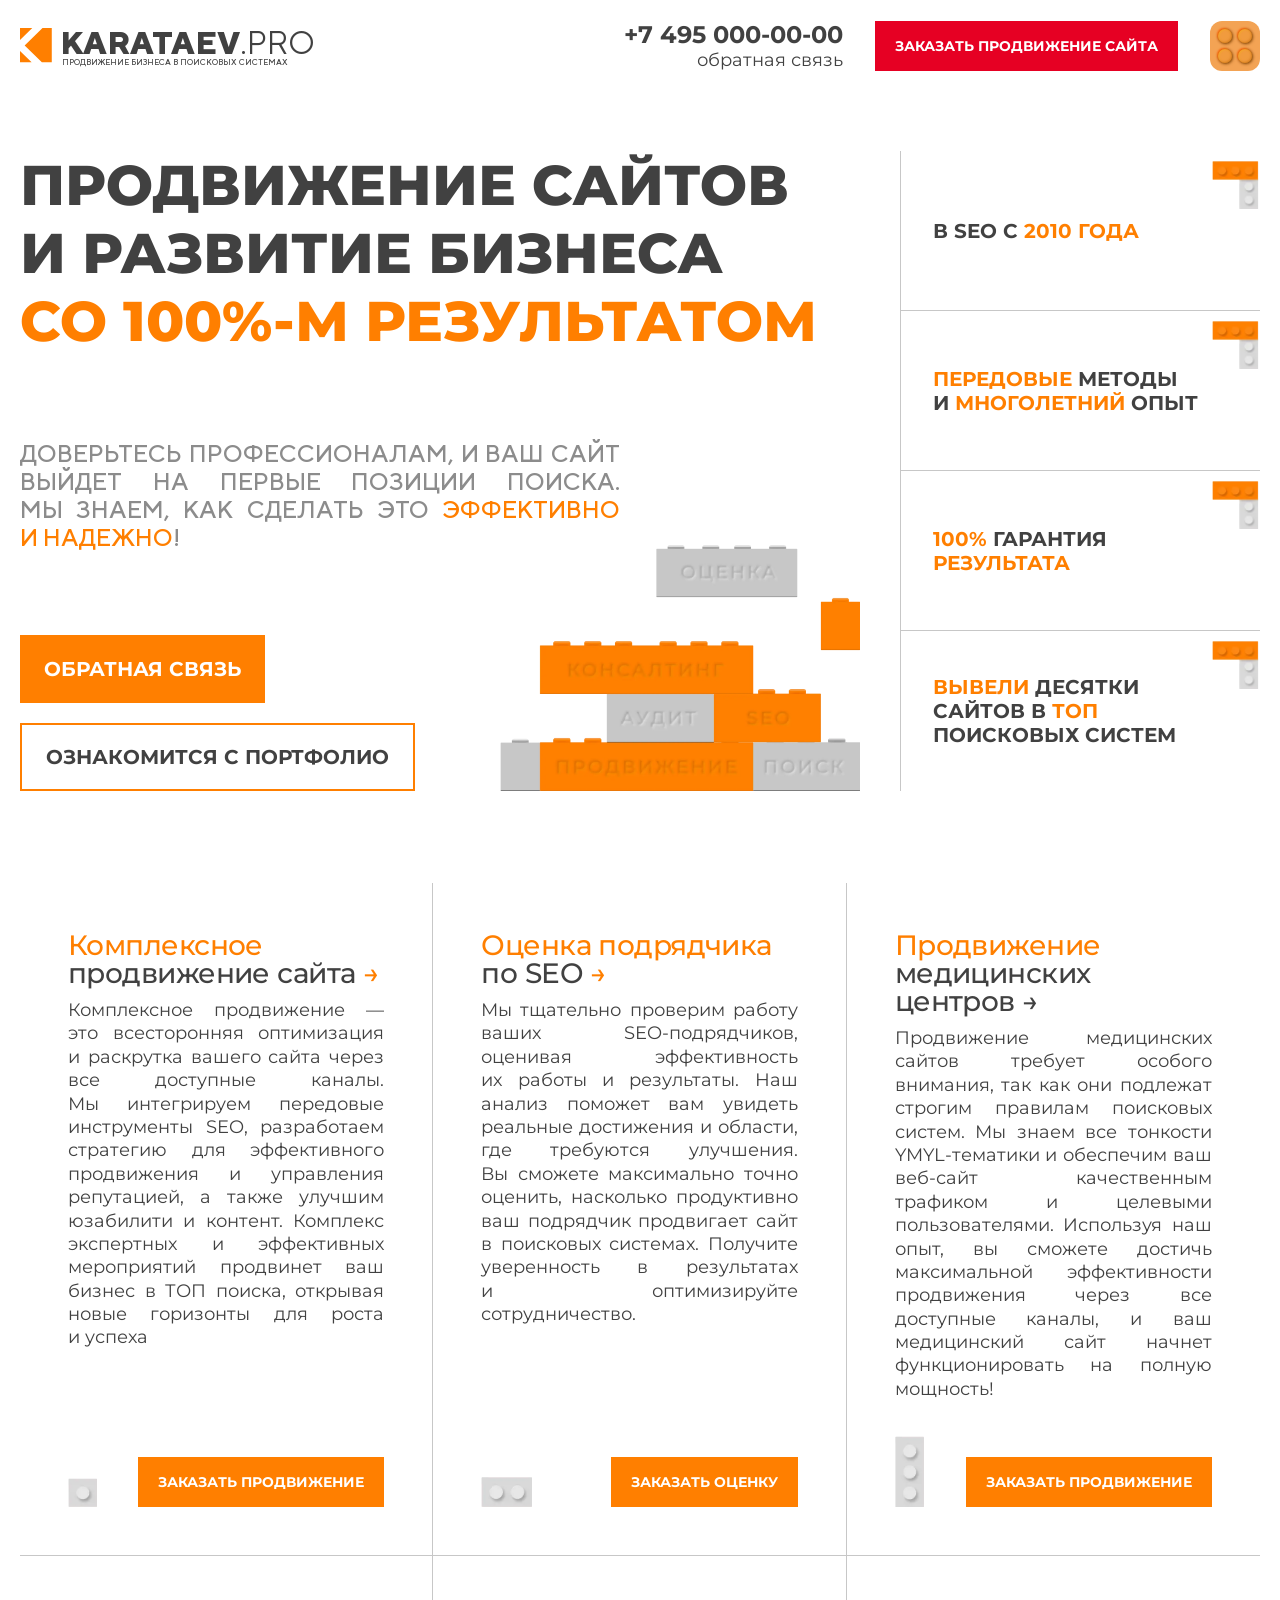
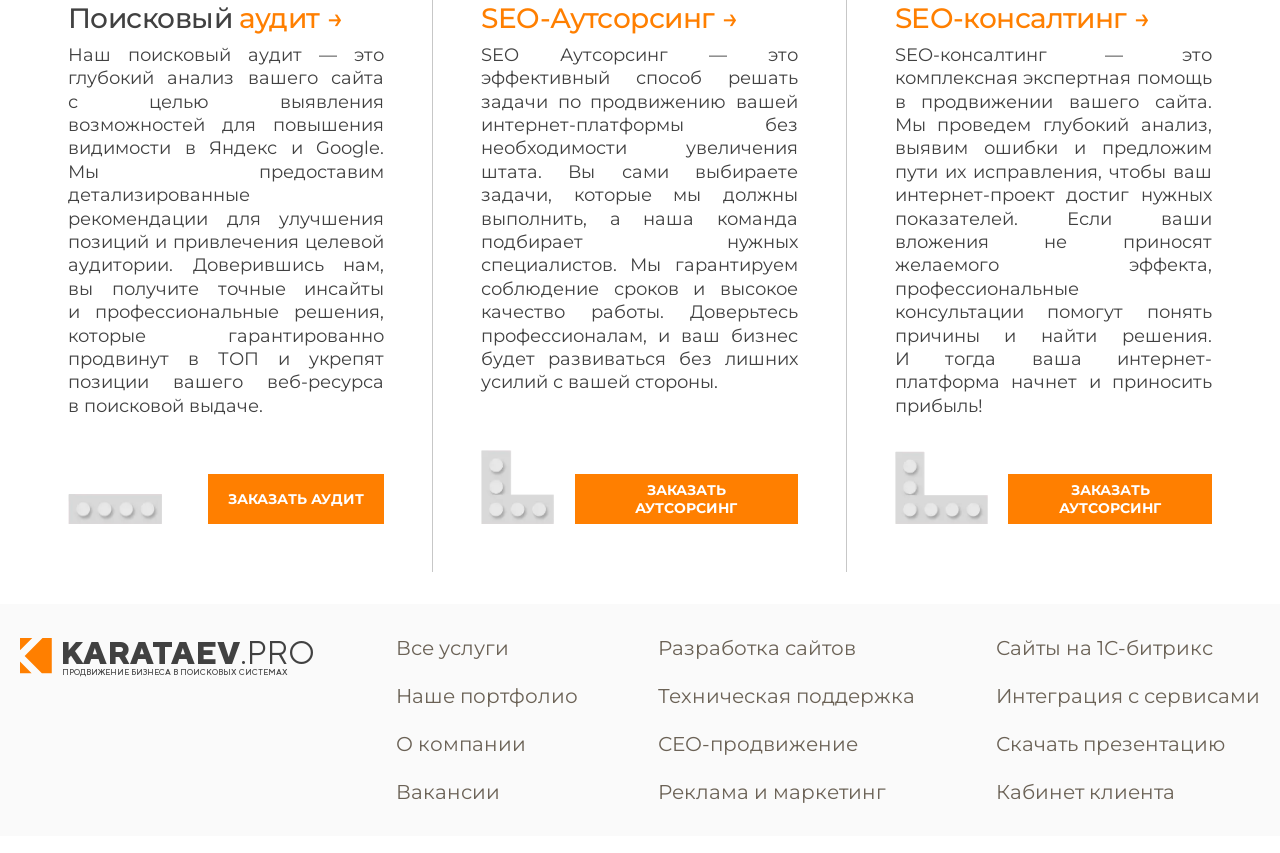
==== app/index.html @ c8e8332a "build" ====
<!DOCTYPE html>
<html lang="ru" class="page">

<head>
  <meta charset="UTF-8">
  <meta name="viewport" content="width=device-width, initial-scale=1.0">
  <meta http-equiv="X-UA-Compatible" content="ie=edge">
  <title>KARATAEV.PRO Продвижение бизнеса в поисковых системах</title>
  <link rel="preload" href="fonts/Montserrat-Light.woff2" as="font" type="font/woff2" crossorigin>
  <link rel="preload" href="fonts/Montserrat-Regular.woff2" as="font" type="font/woff2" crossorigin>
  <link rel="preload" href="fonts/Montserrat-Medium.woff2" as="font" type="font/woff2" crossorigin>
  <link rel="preload" href="fonts/Montserrat-SemiBold.woff2" as="font" type="font/woff2" crossorigin>
  <link rel="preload" href="fonts/Montserrat-Bold.woff2" as="font" type="font/woff2" crossorigin>
  <link rel="preload" href="fonts/Montserrat-ExtraBold.woff2" as="font" type="font/woff2" crossorigin>
  <link rel="preload" href="fonts/TTNorms-Regular.woff2" as="font" type="font/woff2" crossorigin>
  <link rel="preload" href="fonts/TTNorms-Medium.woff2" as="font" type="font/woff2" crossorigin>
  <link rel="preload" href="fonts/TTNorms-ExtraBold.woff2" as="font" type="font/woff2" crossorigin>
  <link rel="preload" href="fonts/Jost-Regular.woff2" as="font" type="font/woff2" crossorigin>
  <link rel="stylesheet" href="css/vendor.css">
  <link rel="stylesheet" href="css/main.css">
  <script defer src="js/main.js"></script>
</head>

<body class="page-body">
  <h1 class="visually-hidden">
    Главная страница
</h1>

  <div class="site-container">
    <header class="header">
  <div class="header-main">
    <div class="container">
      <a href="#" class="brand">
        <img loading="lazy" src="img/logo.svg" class="brand-image" width="34" height="38" alt="Лого">
        <span class="brand-text">
          <span class="brand-text-main">
            <span>karataev</span>.pro
          </span>
          <span class="brand-text-sub">
            Продвижение бизнеса в поисковых системах
          </span>
        </span>
      </a>

      <ul class="list-reset navbar-buttons">
        <li class="nav-item is-mobile-hidden">
          <a href="tel:+74950000000" class="btn btn-phone nav-link">
            +7 495 000-00-00
            <span class="subtext">
              обратная связь
            </span>
          </a>
        </li>
        <li class="nav-item is-mobile-hidden">
          <button type="button" class="btn btn-base btn-secondary nav-link">
            Заказать продвижение сайта
          </button>
        </li>
        <li class="nav-item">
          <button type="button" class="btn btn-menu nav-link"
            data-bs-toggle="offcanvas"
            data-bs-target="#offcanvas-navigation"
            aria-controls="offcanvas navigation">
            <span class="point"></span>
            <span class="point"></span>
            <span class="point"></span>
            <span class="point"></span>
          </button>
        </li>
      </ul>

    </div>
  </div>

  <div class="header-bottom">
    <div class="container">
      <ul class="list-reset navbar-nav"
        data-transfer-origin="navbar-nav-1"
        data-transfer-breakpoint="1400"
        data-transfer-placement="first">
        <li class="nav-item">
          <a href="#" class="btn nav-link">
            Продвижение сайтов
          </a>
        </li>
        <li class="nav-item">
          <a href="#" class="btn nav-link">
            Консалтинг
          </a>
        </li>
        <li class="nav-item">
          <a href="#" class="btn nav-link">
            Продвижение медицинских центров
          </a>
        </li>
        <li class="nav-item">
          <a href="#" class="btn nav-link">
            Продвижение сайтов
          </a>
        </li>
      </ul>

      <ul class="list-reset navbar-nav"
        data-transfer-origin="navbar-nav-2"
        data-transfer-breakpoint="1400">
        <li class="nav-item">
          <a href="#" class="btn nav-link">
            ТОП КЕЙСЫ
          </a>
        </li>
        <li class="nav-item">
          <a href="#" class="btn nav-link">
            Команда
          </a>
        </li>
        <li class="nav-item">
          <a href="#" class="btn nav-link">
            Контакты
          </a>
        </li>
        <li class="nav-item">
          <a href="#" class="btn nav-link">
            О компании
          </a>
        </li>
      </ul>
    </div>
  </div>
</header>

    <main class="main">
      <div class="main-section">
        <section class="section hero">
          <div class="container">
            <div class="hero-start">
              <h2 class="h1 hero-start-title">
                Продвижение сайтов И РАЗВИТИЕ БИЗНЕСА
                <span class="text-color-primary">со 100%-м результатом</span>
              </h2>

              <picture class="hero-start-picture">
                <source srcset="img/hero-bg.webp" type="image/webp">
                <img loading="lazy" src="img/hero-bg.png" class="hero-start-image" width="422" height="290" alt="Картинка">
              </picture>

              <p class="hero-start-subtitle">
                Доверьтесь профессионалам, и ваш сайт выйдет на первые позиции поиска. Мы знаем, как сделать это <span class="text-color-primary">эффективно и надежно</span>!
              </p>

              <div class="hero-start-buttons">
                <button type="button" class="btn btn-lg btn-primary">
                  ОБРАТНАЯ СВЯЗЬ
                </button>

                <button type="button" class="btn btn-lg btn-outline-primary">
                  Ознакомится с портфолио
                </button>
              </div>
            </div>

            <ul class="list-reset hero-end">
              <li class="hero-end-item">
                <span>
                  в SEO с <span class="text-color-primary">2010 ГОДА</span>
                </span>
              </li>
              <li class="hero-end-item">
                <span>
                  <span class="text-color-primary">передовые</span> методы и <span class="text-color-primary">многолетний</span> опыт
                </span>
              </li>
              <li class="hero-end-item">
                <span>
                  <span class="text-color-primary">100%</span> ГАРАНТИЯ <span class="text-color-primary">РЕЗУЛЬТАТА</span>
                </span>
              </li>
              <li class="hero-end-item">
                <span>
                  <span class="text-color-primary">вывели</span> десятки сайтов в <span class="text-color-primary">ТОП</span> поисковых систем
                </span>
              </li>
            </ul>
          </div>
        </section>

        <section class="section cards">
          <div class="container">
            <article class="card">
              <h3 class="card-title">
                <span class="text-color-primary">Комплексное</span>
                <br>
                продвижение сайта <span class="text-color-primary">→</span>
              </h3>
              <p class="card-text">
                Комплексное продвижение — это всесторонняя оптимизация и раскрутка вашего сайта через все доступные каналы. Мы интегрируем передовые инструменты SEO, разработаем стратегию для эффективного продвижения и управления репутацией, а также улучшим юзабилити и контент. Комплекс экспертных и эффективных мероприятий продвинет ваш бизнес в ТОП поиска, открывая новые горизонты для роста и успеха
              </p>
              <div class="card-footer">
                <button type="button" class="btn btn-base btn-primary">
                  Заказать ПРОДВИЖЕНИЕ
                </button>
              </div>
            </article>
            <article class="card">
              <h3 class="card-title">
                <span class="text-color-primary">Оценка подрядчика</span>
                <br>
                по SEO <span class="text-color-primary">→</span>
              </h3>
              <p class="card-text">
                Мы тщательно проверим работу ваших SEO-подрядчиков, оценивая эффективность их работы и результаты. Наш анализ поможет вам увидеть реальные достижения и области, где требуются улучшения. Вы сможете максимально точно оценить, насколько продуктивно ваш подрядчик продвигает сайт в поисковых системах. Получите уверенность в результатах и оптимизируйте сотрудничество.
              </p>
              <div class="card-footer">
                <button type="button" class="btn btn-base btn-primary">
                  Заказать оценку
                </button>
              </div>
            </article>
            <article class="card">
              <h3 class="card-title">
                <span class="text-color-primary">Продвижение</span>
                <br>
                медицинских центров →
              </h3>
              <p class="card-text">
                Продвижение медицинских сайтов требует особого внимания, так как они подлежат строгим правилам поисковых систем. Мы знаем все тонкости YMYL-тематики и обеспечим ваш веб-сайт качественным трафиком и целевыми пользователями. Используя наш опыт, вы сможете достичь максимальной эффективности продвижения через все доступные каналы, и ваш медицинский сайт начнет функционировать на полную мощность!
              </p>
              <div class="card-footer">
                <button type="button" class="btn btn-base btn-primary">
                  Заказать ПРОДВИЖЕНИЕ
                </button>
              </div>
            </article>
            <article class="card">
              <h3 class="card-title">
                Поисковый <span class="text-color-primary">аудит →</span>
              </h3>
              <p class="card-text">
                Наш поисковый аудит — это глубокий анализ вашего сайта с целью выявления возможностей для повышения видимости в Яндекс и Google. Мы предоставим детализированные рекомендации для улучшения позиций и привлечения целевой аудитории. Доверившись нам, вы получите точные инсайты и профессиональные решения, которые гарантированно продвинут в ТОП и укрепят позиции вашего веб-ресурса в поисковой выдаче.
              </p>
              <div class="card-footer">
                <button type="button" class="btn btn-base btn-primary">
                  Заказать АУДИТ
                </button>
              </div>
            </article>
            <article class="card">
              <h3 class="card-title">
                <span class="text-color-primary">SEO-Аутсорсинг →</span>
              </h3>
              <p class="card-text">
                SEO Аутсорсинг — это эффективный способ решать задачи по продвижению вашей интернет-платформы без необходимости увеличения штата. Вы сами выбираете задачи, которые мы должны выполнить, а наша команда подбирает нужных специалистов. Мы гарантируем соблюдение сроков и высокое качество работы. Доверьтесь профессионалам, и ваш бизнес будет развиваться без лишних усилий с вашей стороны.
              </p>
              <div class="card-footer">
                <button type="button" class="btn btn-base btn-primary">
                  Заказать АУТСОРСИНГ
                </button>
              </div>
            </article>
            <article class="card">
              <h3 class="card-title">
                <span class="text-color-primary">SEO-консалтинг →</span>
              </h3>
              <p class="card-text">
                SEO-консалтинг — это комплексная экспертная помощь в продвижении вашего сайта. Мы проведем глубокий анализ, выявим ошибки и предложим пути их исправления, чтобы ваш интернет-проект достиг нужных показателей. Если ваши вложения не приносят желаемого эффекта, профессиональные консультации помогут понять причины и найти решения. И тогда ваша интернет-платформа начнет и приносить прибыль!
              </p>
              <div class="card-footer">
                <button type="button" class="btn btn-base btn-primary">
                  Заказать АУТСОРСИНГ
                </button>
              </div>
            </article>
          </div>
        </section>
      </div>

      <div class="offcanvas offcanvas-end" tabindex="-1" id="offcanvas-navigation">
  <div class="offcanvas-header">
        <a href="#" class="brand">
            <img loading="lazy" src="img/logo.svg" class="brand-image" width="34" height="38" alt="Лого">
            <span class="brand-text">
                <span class="brand-text-main">
                    <span>karataev</span>.pro
                </span>
                <span class="brand-text-sub">
                    Продвижение бизнеса в поисковых системах
                </span>
            </span>
        </a>

        <button type="button" class="btn btn-close"
			data-bs-dismiss="offcanvas"
			aria-label="Закрыть навигационное меню">
            <span class="point"></span>
            <span class="point"></span>
        </button>
  </div>
  <div class="offcanvas-body"
		data-transfer-target="navbar-nav-1 navbar-nav-2">

  </div>
</div>
    </main>

    <footer class="footer">
  <div class="container">
    <div class="footer-main">
      <a href="#" class="brand">
        <img loading="lazy" src="img/logo.svg" class="brand-image" width="34" height="38" alt="Лого">
        <span class="brand-text">
          <span class="brand-text-main">
            <span>karataev</span>.pro
          </span>
          <span class="brand-text-sub">
            Продвижение бизнеса в поисковых системах
          </span>
        </span>
      </a>

      <div class="contacts"
        data-transfer-origin="footer-contacts"
        data-transfer-breakpoint="1200">
        <a href="tel:+74950000000" class="btn btn-phone">
          <span>
            +7 495 <span class="text-color-primary">000 00 00</span>
          </span>
        </a>

        <address class="address">
          Москва, ул. дом
        </address>

        <a href="mailto:info@karataev.pro" class="btn btn-mail text-underline">
          info@karataev.pro
        </a>
      </div>
    </div>

    <ul class="list-reset navbar-nav">
      <li class="nav-item">
        <a href="#" class="btn nav-link">
          Все услуги
        </a>
      </li>
      <li class="nav-item">
        <a href="#" class="btn nav-link">
          Наше портфолио
        </a>
      </li>
      <li class="nav-item">
        <a href="#" class="btn nav-link">
          О компании
        </a>
      </li>
      <li class="nav-item">
        <a href="#" class="btn nav-link">
          Вакансии
        </a>
      </li>
    </ul>
    <ul class="list-reset navbar-nav">
      <li class="nav-item">
        <a href="#" class="btn nav-link">
          Разработка сайтов
        </a>
      </li>
      <li class="nav-item">
        <a href="#" class="btn nav-link">
          Техническая поддержка
        </a>
      </li>
      <li class="nav-item">
        <a href="#" class="btn nav-link">
          СЕО-продвижение
        </a>
      </li>
      <li class="nav-item">
        <a href="#" class="btn nav-link">
          Реклама и маркетинг
        </a>
      </li>
    </ul>
    <ul class="list-reset navbar-nav">
      <li class="nav-item">
        <a href="#" class="btn nav-link">
          Сайты на 1С-битрикс
        </a>
      </li>
      <li class="nav-item">
        <a href="#" class="btn nav-link">
          Интеграция с сервисами
        </a>
      </li>
      <li class="nav-item">
        <a href="#" class="btn nav-link">
          Скачать презентацию
        </a>
      </li>
      <li class="nav-item">
        <a href="#" class="btn nav-link">
          Кабинет клиента
        </a>
      </li>
    </ul>

    <div class="footer-bottom"
      data-transfer-target="footer-contacts"></div>
  </div>
</footer>

<div class="footer-buttons">
  <div class="container">
    <a href="#" class="btn btn-base btn-primary">
      Обратный
      <br>
      звонок

      <span class="icon">
        <svg>
          <use xlink:href="img/icons/arrow-right.svg#svg-arrow-right"></use>
        </svg>
      </span>
    </a>
    <a href="#" class="btn btn-base btn-dark">
      Позвонить

      <span class="icon">
        <svg>
          <use xlink:href="img/icons/arrow-right.svg#svg-arrow-right"></use>
        </svg>
      </span>
    </a>
  </div>
</div>
  </div>
</body>

</html>
---- app/css/main.css ----
:root {
  --font-family: "Montserrat", sans-serif;
  --font-secondary: "TTNorms", sans-serif;
  --content-width: 100rem;
  --container-offset: 1.25rem;
  --container-width: calc(var(--content-width) + (var(--container-offset) * 2));
  --fs-base: 1rem;
  --fw-base: 400;
  --lh-base: normal;
  --title-color: #000;
  --text-color: #414141;
  --primary: #ff7f00;
  --primary-300: #F3A354;
  --primary-400: #F19B3E;
  --secondary: #E60023;
  --secondary-500: #c5021f;
  --light: #fff;
  --gray: #7c7c7c;
  --body-bg: #fff;
  --rounded: 1rem;
  --shadow: 0px 0px .625rem .125rem rgba(0,0,0,0.375);
  --shadow-sm: 0px 0px .625rem .125rem rgba(0,0,0,0.25);
  --transition-duration: 300ms;
  --transition-timing-function: ease-in-out;
}

/* stylelint-disable */
@font-face {
  font-family: "Montserrat";
  src: url("../fonts/Montserrat-Light.woff2") format("woff2");
  font-weight: 300;
  font-display: swap;
  font-style: normal;
}
@font-face {
  font-family: "Montserrat";
  src: url("../fonts/Montserrat-Regular.woff2") format("woff2");
  font-weight: 400;
  font-display: swap;
  font-style: normal;
}
@font-face {
  font-family: "Montserrat";
  src: url("../fonts/Montserrat-Medium.woff2") format("woff2");
  font-weight: 500;
  font-display: swap;
  font-style: normal;
}
@font-face {
  font-family: "Montserrat";
  src: url("../fonts/Montserrat-SemiBold.woff2") format("woff2");
  font-weight: 600;
  font-display: swap;
  font-style: normal;
}
@font-face {
  font-family: "Montserrat";
  src: url("../fonts/Montserrat-Bold.woff2") format("woff2");
  font-weight: 700;
  font-display: swap;
  font-style: normal;
}
@font-face {
  font-family: "Montserrat";
  src: url("../fonts/Montserrat-ExtraBold.woff2") format("woff2");
  font-weight: 800;
  font-display: swap;
  font-style: normal;
}
@font-face {
  font-family: "TTNorms";
  src: url("../fonts/TTNorms-Regular.woff2") format("woff2");
  font-weight: 400;
  font-display: swap;
  font-style: normal;
}
@font-face {
  font-family: "TTNorms";
  src: url("../fonts/TTNorms-Medium.woff2") format("woff2");
  font-weight: 500;
  font-display: swap;
  font-style: normal;
}
@font-face {
  font-family: "TTNorms";
  src: url("../fonts/TTNorms-ExtraBold.woff2") format("woff2");
  font-weight: 800;
  font-display: swap;
  font-style: normal;
}
@font-face {
  font-family: "Jost";
  src: url("../fonts/Jost-Regular.woff2") format("woff2");
  font-weight: 400;
  font-display: swap;
  font-style: normal;
}
*,
*::before,
*::after {
  -webkit-box-sizing: border-box;
  box-sizing: border-box;
}

.page {
  height: 100%;
  -webkit-text-size-adjust: 100%;
  scroll-behavior: smooth;
}

.page-body {
  min-width: 20rem;
  min-height: 100%;
  margin: 0;
  font-family: var(--font-family, sans-serif);
  font-size: var(--fs-base);
  font-weight: var(--fs-base);
  line-height: var(--lh-base);
  color: var(--text-color);
  background-color: var(--body-bg);
}

.page-body,
.site-container,
.main {
  display: -webkit-box;
  display: -ms-flexbox;
  display: flex;
  -webkit-box-orient: vertical;
  -webkit-box-direction: normal;
  -ms-flex-direction: column;
  flex-direction: column;
}

.site-container,
.main,
.main-section {
  -webkit-box-flex: 1;
  -ms-flex: 1;
  flex: 1;
}

h1, h2, h3, h4, h5, p {
  margin: 0;
}

h1,
.h1 {
  font-size: 1.625rem;
  font-weight: 800;
}
@media (min-width: 992px) {
  h1,
  .h1 {
    font-size: 2.75rem;
  }
}
@media (min-width: 1200px) {
  h1,
  .h1 {
    font-size: 3.5rem;
  }
}
@media (min-width: 1400px) {
  h1,
  .h1 {
    font-size: 4.75rem;
  }
}

h2,
.h2 {
  font-size: 1.875rem;
}
@media (min-width: 992px) {
  h2,
  .h2 {
    font-size: 2.25rem;
  }
}
@media (min-width: 1200px) {
  h2,
  .h2 {
    font-size: 2.5rem;
  }
}
@media (min-width: 1400px) {
  h2,
  .h2 {
    font-size: 3rem;
  }
}

h3,
.h3 {
  font-size: 1.25rem;
}
@media (min-width: 992px) {
  h3,
  .h3 {
    font-size: 1.5rem;
  }
}
@media (min-width: 1200px) {
  h3,
  .h3 {
    font-size: 1.75rem;
  }
}
@media (min-width: 1400px) {
  h3,
  .h3 {
    font-size: 2rem;
  }
}

p {
  text-align: justify;
}
p + p {
  margin-top: 1rem;
}

img {
  height: auto;
  max-width: 100%;
  -o-object-fit: cover;
  object-fit: cover;
}

a {
  text-decoration: none;
}

.is-hidden {
  display: none !important;
}

@media (max-width: 992px) {
  .is-mobile-hidden {
    display: none !important;
  }
}

.is-invisible {
  opacity: 0 !important;
}

.visually-hidden {
  position: absolute;
  overflow: hidden;
  margin: -1px;
  border: 0;
  padding: 0;
  width: 1px;
  height: 1px;
  clip: rect(0 0 0 0);
}

.text-underline {
  text-decoration-line: underline !important;
  text-decoration-thickness: 0.0625em;
  text-underline-offset: 0.1625em;
}

.stretched-link {
  position: absolute;
  inset: 0;
}
.stretched-link::after {
  content: "";
  display: block;
  cursor: pointer;
  position: absolute;
  inset: 0;
  z-index: 1;
}

.list-reset {
  list-style: none;
  margin: 0;
  padding: 0;
}

.centered {
  text-align: center;
}

.dis-scroll {
  position: fixed;
  left: 0;
  top: 0;
  overflow: hidden;
  width: 100%;
  height: 100vh;
  -ms-scroll-chaining: none;
  overscroll-behavior: none;
}

.page--ios .dis-scroll {
  position: relative;
}

.text-color-primary {
  color: var(--primary) !important;
}

.container {
  margin: 0 auto;
  padding: 0 var(--container-offset);
  max-width: var(--container-width);
}

.section {
  margin-bottom: 3.75rem;
}
.section:first-child {
  margin-top: 0.625rem;
}
@media (min-width: 992px) {
  .section:first-child {
    margin-top: 3.75rem;
  }
}
.section:last-child {
  margin-bottom: 0;
}
.section-header {
  margin-bottom: 1.5rem;
}
@media (min-width: 992px) {
  .section-header {
    margin-bottom: 3rem;
  }
}
.section-title, .section-subtitle {
  color: var(--gray-400);
  text-transform: uppercase;
}
.section-title {
  display: -webkit-box;
  display: -ms-flexbox;
  display: flex;
  -webkit-box-align: center;
  -ms-flex-align: center;
  align-items: center;
  gap: 0.25em;
  font-size: 2.5rem;
  font-weight: 600;
  line-height: 1;
}
.section-title + .section-subtitle {
  margin-top: 1rem;
}
.section-subtitle {
  font-size: 1.5rem;
}

.icon {
  --_size: 1rem;
  --_color: currentColor;
  width: var(--_size);
  height: var(--_size);
  -ms-flex-negative: 0;
  flex-shrink: 0;
  display: -webkit-inline-box;
  display: -ms-inline-flexbox;
  display: inline-flex;
  -webkit-box-align: center;
  -ms-flex-align: center;
  align-items: center;
  -webkit-box-pack: center;
  -ms-flex-pack: center;
  justify-content: center;
  color: var(--_color);
}
.icon svg {
  width: 100%;
  height: 100%;
  display: block;
  -o-object-fit: contain;
  object-fit: contain;
  -o-object-position: center;
  object-position: center;
}

.btn {
  --_width: initial;
  --_height: initial;
  --_fs: var(--fs-base);
  --_fw: 300;
  --_lh: normal;
  --_ls: normal;
  --_color: var(--text-color);
  --_bg: transparent;
  --_border-width: 0;
  --_border-style: solid;
  --_border-color: transparent;
  --_rounded: 0;
  --_padding: 0;
  --_transform: translateZ(0);
  --_transition-duration: var(--transition-duration);
  --_transition-timing-function: var(--transition-timing-function);
  --_color-hover: var(--primary);
  --_bg-hover: transparent;
  --_border-color-hover: transparent;
  --_transform-hover: translateZ(0);
  --_color-active: var(--primary);
  --_bg-active: transparent;
  --_border-color-active: transparent;
  --_transform-active: initial;
  --_icon-size: 1rem;
  --_icon-color: currentColor;
  width: var(--_width);
  height: var(--_height);
  display: -webkit-inline-box;
  display: -ms-inline-flexbox;
  display: inline-flex;
  -webkit-box-align: center;
  -ms-flex-align: center;
  align-items: center;
  -webkit-box-pack: center;
  -ms-flex-pack: center;
  justify-content: center;
  gap: 0.5rem;
  font-size: var(--_fs);
  font-weight: var(--_fw);
  line-height: var(--_lh);
  letter-spacing: var(--_ls);
  color: var(--_color);
  text-transform: uppercase;
  cursor: pointer;
  background-color: var(--_bg);
  border: var(--_border-width) var(--_border-style) var(--_border-color);
  border-radius: var(--_rounded);
  padding: var(--_padding);
  outline: none;
  -webkit-transform: var(--_transform);
  -ms-transform: var(--_transform);
  transform: var(--_transform);
  -webkit-transition-property: color, text-shadow, background, border, opacity, -webkit-transform;
  transition-property: color, text-shadow, background, border, opacity, -webkit-transform;
  transition-property: color, text-shadow, background, border, transform, opacity;
  transition-property: color, text-shadow, background, border, transform, opacity, -webkit-transform;
  -webkit-transition-duration: var(--_transition-duration);
  transition-duration: var(--_transition-duration);
  -webkit-transition-timing-function: var(--_transition-timing-function);
  transition-timing-function: var(--_transition-timing-function);
}
@media (hover: hover) {
  .btn:is(:hover, :focus-visible) {
    color: var(--_color-hover);
    background-color: var(--_bg-hover);
    border-color: var(--_border-color-hover);
    -webkit-transform: var(--_transform-hover);
    -ms-transform: var(--_transform-hover);
    transform: var(--_transform-hover);
  }
}
.btn:is(:active, .is-active) {
  color: var(--_color-active);
  background-color: var(--_bg-active);
  border-color: var(--_border-color-active);
  -webkit-transform: var(--_transform-active);
  -ms-transform: var(--_transform-active);
  transform: var(--_transform-active);
}
.btn .icon {
  --_size: var(--_icon-size);
  --_color: var(--_icon-color);
}

.btn-primary {
  --_color: var(--light);
  --_color-hover: var(--light);
  --_color-active: var(--light);
  --_bg: var(--primary);
  --_bg-hover: var(--primary-400);
  --_bg-active: var(--primary-400);
}

.btn-outline-primary {
  --_color: var(--text-color);
  --_border-width: 2px;
  --_border-color: var(--primary);
  --_color-hover: var(--primary);
  --_color-active: var(--primary);
  --_border-color-hover: var(--primary);
  --_border-color-active: var(--primary);
}

.btn-secondary {
  --_color: var(--light);
  --_color-hover: var(--light);
  --_color-active: var(--light);
  --_bg: var(--secondary);
  --_bg-hover: var(--secondary-500);
  --_bg-active: var(--secondary-500);
}

.btn-dark {
  --_color: var(--light);
  --_color-hover: var(--light);
  --_color-active: var(--light);
  --_bg: var(--text-color);
  --_bg-hover: var(--title-color);
  --_bg-active: var(--title-color);
}

.btn-phone {
  --_fs: 2rem;
  --_fw: 700;
  -webkit-box-orient: vertical;
  -webkit-box-direction: normal;
  -ms-flex-direction: column;
  flex-direction: column;
  -webkit-box-align: stretch;
  -ms-flex-align: stretch;
  align-items: stretch;
  gap: 0;
}
.btn-phone .subtext {
  font-size: 1.125rem;
  font-weight: 400;
  text-align: end;
  text-transform: initial;
}

.btn-mail {
  --_fs: 1.25rem;
  --_fw: 700;
  -webkit-box-pack: stretch;
  -ms-flex-pack: stretch;
  justify-content: stretch;
  text-transform: initial;
}

.btn-menu {
  --_width: 2.5rem;
  --_height: 2.5rem;
  --_color: var(--primary-400);
  --_bg: var(--primary-300);
  --_rounded: .5rem;
  --_padding: .375rem;
  --_color-hover: var(--primary);
  --_color-active: var(--primary);
  --_bg-hover: var(--primary);
  --_bg-active: var(--primary);
  position: relative;
}
@media (min-width: 992px) {
  .btn-menu {
    --_width: 3.125rem;
    --_height: 3.125rem;
    --_rounded: .75rem;
    --_padding: .5rem;
  }
}
.btn-menu .point {
  --_size: .75rem;
  width: var(--_size);
  height: var(--_size);
  background-color: currentColor;
  border-radius: 50%;
  -webkit-box-shadow: 1px 1px 3px 0 rgba(123, 64, 0, 0.9), -1px -1px 2px 0 rgba(255, 98, 0, 0.9), 1px -1px 2px 0 rgba(123, 64, 0, 0.2), -1px 1px 2px 0 rgba(123, 64, 0, 0.2), inset -1px -1px 2px 0 rgba(198, 108, 10, 0.5), inset 1px 1px 2px 0 rgba(255, 191, 0, 0.3);
  box-shadow: 1px 1px 3px 0 rgba(123, 64, 0, 0.9), -1px -1px 2px 0 rgba(255, 98, 0, 0.9), 1px -1px 2px 0 rgba(123, 64, 0, 0.2), -1px 1px 2px 0 rgba(123, 64, 0, 0.2), inset -1px -1px 2px 0 rgba(198, 108, 10, 0.5), inset 1px 1px 2px 0 rgba(255, 191, 0, 0.3);
  position: absolute;
  -webkit-transition-property: opacity, left, -webkit-transform;
  transition-property: opacity, left, -webkit-transform;
  transition-property: opacity, left, transform;
  transition-property: opacity, left, transform, -webkit-transform;
  -webkit-transition-duration: var(--_transition-duration);
  transition-duration: var(--_transition-duration);
  -webkit-transition-timing-function: var(--_transition-timing-function);
  transition-timing-function: var(--_transition-timing-function);
}
@media (min-width: 992px) {
  .btn-menu .point {
    --_size: .875rem;
  }
}
.btn-menu .point:nth-child(1), .btn-menu .point:nth-child(2) {
  top: var(--_padding);
}
.btn-menu .point:nth-child(1), .btn-menu .point:nth-child(3) {
  left: var(--_padding);
}
.btn-menu .point:nth-child(2), .btn-menu .point:nth-child(4) {
  right: var(--_padding);
}
.btn-menu .point:nth-child(3), .btn-menu .point:nth-child(4) {
  bottom: var(--_padding);
}
.btn-menu.is-active .point:nth-child(1), .btn-menu.is-active .point:nth-child(4) {
  left: 50%;
  -webkit-transform: translateX(-50%);
  -ms-transform: translateX(-50%);
  transform: translateX(-50%);
}
.btn-menu.is-active .point:nth-child(2), .btn-menu.is-active .point:nth-child(3) {
  opacity: 0;
}

.btn-close {
  --_width: 2.5rem;
  --_height: 2.5rem;
  --_color: var(--primary-400);
  --_bg: var(--primary-300);
  --_rounded: .5rem;
  --_padding: .375rem;
  --_color-hover: var(--primary);
  --_color-active: var(--primary);
  --_bg-hover: var(--primary);
  --_bg-active: var(--primary);
  position: relative;
}
@media (min-width: 992px) {
  .btn-close {
    --_width: 3.125rem;
    --_height: 3.125rem;
    --_rounded: .75rem;
    --_padding: .5rem;
  }
}
.btn-close .point {
  --_size: .75rem;
  width: var(--_size);
  height: var(--_size);
  background-color: currentColor;
  border-radius: 50%;
  -webkit-box-shadow: 1px 1px 3px 0 rgba(123, 64, 0, 0.9), -1px -1px 2px 0 rgba(255, 98, 0, 0.9), 1px -1px 2px 0 rgba(123, 64, 0, 0.2), -1px 1px 2px 0 rgba(123, 64, 0, 0.2), inset -1px -1px 2px 0 rgba(198, 108, 10, 0.5), inset 1px 1px 2px 0 rgba(255, 191, 0, 0.3);
  box-shadow: 1px 1px 3px 0 rgba(123, 64, 0, 0.9), -1px -1px 2px 0 rgba(255, 98, 0, 0.9), 1px -1px 2px 0 rgba(123, 64, 0, 0.2), -1px 1px 2px 0 rgba(123, 64, 0, 0.2), inset -1px -1px 2px 0 rgba(198, 108, 10, 0.5), inset 1px 1px 2px 0 rgba(255, 191, 0, 0.3);
  position: absolute;
  -webkit-transition-property: opacity, left, -webkit-transform;
  transition-property: opacity, left, -webkit-transform;
  transition-property: opacity, left, transform;
  transition-property: opacity, left, transform, -webkit-transform;
  -webkit-transition-duration: var(--_transition-duration);
  transition-duration: var(--_transition-duration);
  -webkit-transition-timing-function: var(--_transition-timing-function);
  transition-timing-function: var(--_transition-timing-function);
}
@media (min-width: 992px) {
  .btn-close .point {
    --_size: .875rem;
  }
}
.btn-close .point:nth-child(1) {
  top: var(--_padding);
}
.btn-close .point:nth-child(1), .btn-close .point:nth-child(2) {
  left: 50%;
  -webkit-transform: translateX(-50%);
  -ms-transform: translateX(-50%);
  transform: translateX(-50%);
}
.btn-close .point:nth-child(2) {
  bottom: var(--_padding);
}

.btn-check {
  position: absolute;
  clip: rect(0, 0, 0, 0);
  pointer-events: none;
}
.btn-check:checked + .btn {
  --_color: var(--primary);
  --_color-hover: var(--primary);
  --_color-active: var(--primary);
}

.btn-inline {
  --_fs: inherit;
  --_fw: inherit;
  --_lh: inherit;
  --_ls: inherit;
  --_color: inherit;
  display: inline;
  text-transform: initial;
}

.btn-inherit {
  --_fs: inherit;
  --_fw: inherit;
  --_lh: inherit;
  --_ls: inherit;
  --_color: inherit;
  text-transform: initial;
}

.btn-base {
  --_height: 2.5rem;
  --_fs: .625rem;
  --_fw: 700;
  --_rounded: 0;
  --_padding: .25rem .75rem;
  --_icon-size: 1.125rem;
}
@media (min-width: 992px) {
  .btn-base {
    --_height: 3.125rem;
    --_fs: .875rem;
    --_padding: .25rem 1.25rem;
    --_icon-size: 1.25rem;
  }
}

.btn-lg {
  --_height: 3rem;
  --_fs: 1.25rem;
  --_fw: 700;
  --_rounded: 0;
  --_padding: .25rem 1.5rem;
}
@media (min-width: 992px) {
  .btn-lg {
    --_height: 4.25rem;
    --_fs: 1.25rem;
  }
}

.form-control-requireds,
.form-fieldset-header {
  display: -webkit-box;
  display: -ms-flexbox;
  display: flex;
  -webkit-box-align: center;
  -ms-flex-align: center;
  align-items: center;
  -webkit-box-pack: justify;
  -ms-flex-pack: justify;
  justify-content: space-between;
  gap: 0.75rem 1rem;
  color: var(--gray-300);
}
.form-control-requireds .form-check,
.form-fieldset-header .form-check {
  color: inherit;
}
.form-control-requireds .form-check-input:checked,
.form-fieldset-header .form-check-input:checked {
  --bs-form-check-bg-image: url('data:image/svg+xml,%3Csvg xmlns="http://www.w3.org/2000/svg" viewBox="0 0 20 20"%3E%3Ccircle cx="10" cy="10" r="8" stroke="none" fill="%23b3b3b3" /%3E%3C/svg%3E') ;
}
.form-control-requireds:not(:first-child),
.form-fieldset-header:not(:first-child) {
  margin-top: 1.5rem;
}
.form-control-requireds:not(:last-child),
.form-fieldset-header:not(:last-child) {
  margin-bottom: 1.5rem;
}

.form-control-requireds .required {
  color: inherit;
  margin-bottom: 0;
}

.form-fieldset-header {
  -ms-flex-wrap: wrap;
  flex-wrap: wrap;
}
.form-fieldset-header-title {
  font-size: 1.25rem;
  font-weight: 300;
  letter-spacing: normal;
  color: inherit;
}

.field-control,
.fieldset {
  position: relative;
}

.field-control + .field-control,
.field-control + .btn-submit {
  margin-top: 1.5rem;
}

.field {
  --_width: 100%;
  --_height: 2.5rem;
  --_fs: var(--fs-base);
  --_fw: var(--fw-base);
  --_lh: var(--lh-base);
  --_ls: var(--ls-base);
  --_color: var(--gray-300);
  --_bg: transparent;
  --_border-width: 1px;
  --_border-solid: solid;
  --_border-color: currentColor;
  --_rounded: 1.5rem;
  --_padding: .625rem 1rem;
  --_color-hover: var(--gray-800);
  --_bg-hover: transparent;
  --_border-color-hover: currentColor;
  --_color-active: var(--gray-800);
  --_bg-active: transparent;
  --_border-color-active: currentColor;
  width: var(--_width);
  min-height: var(--_height);
  display: block;
  font-size: var(--_fs);
  font-weight: var(--_fw);
  line-height: var(--_lh);
  letter-spacing: var(--_ls, normal);
  color: var(--_color);
  background-color: var(--_bg);
  border: var(--_border-width) var(--_border-solid) var(--_border-color);
  border-radius: var(--_rounded);
  padding: var(--_padding);
  outline: none;
  -webkit-appearance: none;
  -moz-appearance: none;
  appearance: none;
  -webkit-transition-property: color, background, border;
  transition-property: color, background, border;
  -webkit-transition-duration: var(--transition-duration);
  transition-duration: var(--transition-duration);
  -webkit-transition-timing-function: var(--transition-timing-function);
  transition-timing-function: var(--transition-timing-function);
}
@media (min-width: 992px) {
  .field {
    --_height: 3.125rem;
    --_padding: .78125rem 1rem;
  }
}
.field::-webkit-input-placeholder {
  font: inherit;
  color: currentColor;
}
.field::-moz-placeholder {
  font: inherit;
  color: currentColor;
}
.field:-ms-input-placeholder {
  font: inherit;
  color: currentColor;
}
.field::-ms-input-placeholder {
  font: inherit;
  color: currentColor;
}
.field::placeholder {
  font: inherit;
  color: currentColor;
}
.field:focus-visible {
  color: var(--_color-active);
  background-color: var(--_bg-active);
  border-color: var(--_border-color-active);
}

textarea {
  height: 7.5rem;
  resize: none;
}
@media (min-width: 992px) {
  textarea {
    height: 10rem;
  }
}

.required {
  font-size: 0.625rem;
  color: var(--gray-300);
  -webkit-margin-start: auto;
  margin-inline-start: auto;
  margin-bottom: 0.5rem;
  text-align: end;
}
@media (min-width: 992px) {
  .required {
    font-size: 0.75rem;
  }
}

.btn-submit {
  --_width: 100%;
}
.btn-submit:not(:first-child) {
  margin-top: 1.5rem;
}

.field-controls + .field-controls {
  margin-top: 1.5rem;
}

[data-has-fields] {
  display: -ms-grid;
  display: grid;
  gap: 1.5rem;
}
[data-has-fields] .field-control {
  margin: 0;
}
@media (min-width: 992px) {
  [data-has-fields] [data-columns-field="2"] {
    -ms-grid-column-span: 2;
    grid-column: span 2;
  }
}

@media (min-width: 992px) {
  [data-has-fields="2"] {
    -ms-grid-columns: (minmax(0, 1fr))[2];
    grid-template-columns: repeat(2, minmax(0, 1fr));
  }
}

@media (min-width: 992px) {
  [data-has-fields="3"] {
    -ms-grid-columns: (minmax(0, 1fr))[3];
    grid-template-columns: repeat(3, minmax(0, 1fr));
  }
}

.form-check {
  --bs-form-check-bg: transparent;
  font-size: 0.625rem;
  color: var(--gray);
}
@media (min-width: 992px) {
  .form-check {
    font-size: 0.75rem;
  }
}
.form-check:not(:first-child) {
  margin-top: 1.5rem;
}
.form-check-label, .form-check-input {
  cursor: pointer;
}
.form-check-label {
  display: -webkit-box;
  display: -ms-flexbox;
  display: flex;
  -webkit-box-align: center;
  -ms-flex-align: center;
  align-items: center;
  gap: 1em;
}
.form-check-input {
  -ms-flex-negative: 0;
  flex-shrink: 0;
  width: 1.25em;
  height: 1.25em;
  -webkit-appearance: none;
  -moz-appearance: none;
  appearance: none;
  color: inherit;
  background-color: var(--bs-form-check-bg);
  background-image: var(--bs-form-check-bg-image);
  background-repeat: no-repeat;
  background-position: center;
  background-size: 0.5em;
  border: 1px solid currentColor;
  border-radius: 50%;
  -webkit-print-color-adjust: exact;
  print-color-adjust: exact;
}
@media (min-width: 992px) {
  .form-check-input {
    width: 1em;
    height: 1em;
  }
}
.form-check-input:checked {
  --bs-form-check-bg-image: url('data:image/svg+xml,%3Csvg xmlns="http://www.w3.org/2000/svg" viewBox="0 0 20 20"%3E%3Ccircle cx="10" cy="10" r="8" stroke="none" fill="%23808080" /%3E%3C/svg%3E');
}

.brand {
  display: -webkit-inline-box;
  display: -ms-inline-flexbox;
  display: inline-flex;
  -webkit-box-align: center;
  -ms-flex-align: center;
  align-items: center;
  gap: 0.5rem;
  font-family: var(--font-secondary);
  font-size: 1.5rem;
  line-height: 1;
  color: var(--text-color);
  outline: none;
  text-transform: uppercase;
  -webkit-transition-property: color;
  transition-property: color;
  -webkit-transition-duration: var(--transition-duration);
  transition-duration: var(--transition-duration);
  -webkit-transition-timing-function: var(--transition-timing-function);
  transition-timing-function: var(--transition-timing-function);
}
.brand:is(:active, .is-active) {
  color: var(--primary);
}
@media (hover: hover) {
  .brand:is(:hover, :focus-visible) {
    color: var(--primary);
  }
}
@media (min-width: 992px) {
  .brand {
    font-size: 2rem;
  }
}
.brand-image {
  width: 1.5rem;
  height: auto;
  display: block;
  -o-object-fit: contain;
  object-fit: contain;
}
@media (min-width: 992px) {
  .brand-image {
    width: 2rem;
  }
}
.brand-text {
  display: -webkit-box;
  display: -ms-flexbox;
  display: flex;
  -webkit-box-orient: vertical;
  -webkit-box-direction: normal;
  -ms-flex-direction: column;
  flex-direction: column;
}
.brand-text-main > span {
  font-weight: 800;
}
.brand-text-sub {
  font-size: 0.375rem;
  font-weight: 500;
  margin-left: 0.25em;
}
@media (min-width: 992px) {
  .brand-text-sub {
    font-size: 0.5rem;
  }
}

.navbar-nav .nav-link {
  --_fs: 1.25rem;
  --_fw: 500;
  --_color: #6F6F6F;
  --_padding: 0 .375rem;
  --_color-hover: var(--light);
  --_color-active: var(--light);
  --_bg-hover: var(--primary);
  --_bg-active: var(--primary);
  margin: 0 -0.375rem;
}
@media (min-width: 1400px) {
  .navbar-nav .nav-link {
    --_fs: .875rem;
    margin: 0;
  }
}

.contacts {
  display: -webkit-box;
  display: -ms-flexbox;
  display: flex;
  -webkit-box-orient: vertical;
  -webkit-box-direction: normal;
  -ms-flex-direction: column;
  flex-direction: column;
  gap: 0.75rem;
}

.address {
  display: block;
  font-size: 1.125rem;
  font-style: normal;
  font-weight: 600;
  color: #6B6256;
}

.header {
  width: 100%;
  background-color: var(--body-bg);
  position: sticky;
  top: 0;
  left: 0;
  z-index: 1030;
}
.header-main {
  padding-block: 0.75rem;
}
@media (min-width: 992px) {
  .header-main {
    padding-block: 1.25rem;
  }
}
.header-main > .container,
.header-main .navbar-buttons {
  display: -webkit-box;
  display: -ms-flexbox;
  display: flex;
  -webkit-box-align: center;
  -ms-flex-align: center;
  align-items: center;
  gap: 1.25rem;
}
@media (min-width: 992px) {
  .header-main > .container,
  .header-main .navbar-buttons {
    gap: 1.5rem;
  }
}
@media (min-width: 1200px) {
  .header-main > .container,
  .header-main .navbar-buttons {
    gap: 2rem;
  }
}
@media (min-width: 1400px) {
  .header-main > .container,
  .header-main .navbar-buttons {
    gap: 3rem;
  }
}
.header-main .navbar-buttons {
  margin-left: auto;
}
.header-bottom {
  display: none;
}
@media (min-width: 1400px) {
  .header-bottom {
    display: block;
    border-top: 1px solid #E4E4E4;
    padding-block: 1rem;
  }
}
.header-bottom > .container,
.header-bottom .navbar-nav {
  display: -webkit-box;
  display: -ms-flexbox;
  display: flex;
  -webkit-box-align: center;
  -ms-flex-align: center;
  align-items: center;
}
@media (min-width: 1200px) {
  .header-bottom > .container,
  .header-bottom .navbar-nav {
    gap: 0.75rem;
  }
}
@media (min-width: 1600px) {
  .header-bottom > .container,
  .header-bottom .navbar-nav {
    gap: 2rem;
  }
}
.header-bottom > .container {
  -webkit-box-pack: justify;
  -ms-flex-pack: justify;
  justify-content: space-between;
}
@media (min-width: 1400px) {
  .header .btn-menu {
    display: none;
  }
}
.header .btn-phone {
  --_fs: 1.5rem;
}

.hero > .container {
  display: -webkit-box;
  display: -ms-flexbox;
  display: flex;
  gap: 2.5rem;
}
.hero-start {
  display: -webkit-box;
  display: -ms-flexbox;
  display: flex;
  -webkit-box-orient: vertical;
  -webkit-box-direction: normal;
  -ms-flex-direction: column;
  flex-direction: column;
  gap: 2rem;
  -webkit-box-pack: justify;
  -ms-flex-pack: justify;
  justify-content: space-between;
  position: relative;
  text-transform: uppercase;
}
.hero-start-subtitle, .hero-start-buttons {
  max-width: 100%;
}
.hero-start-subtitle {
  font-family: var(--font-secondary);
  font-size: 0.875rem;
  font-weight: 500;
  color: #8C8C8C;
}
@media (min-width: 992px) {
  .hero-start-subtitle {
    max-width: calc(100% - 12.5rem);
    font-size: 1.25rem;
  }
}
@media (min-width: 1200px) {
  .hero-start-subtitle {
    max-width: calc(100% - 15rem);
    font-size: 1.5rem;
  }
}
@media (min-width: 1400px) {
  .hero-start-subtitle {
    max-width: calc(100% - 22.5rem);
    font-size: 1.75rem;
  }
}
.hero-start-buttons {
  display: none;
}
@media (min-width: 992px) {
  .hero-start-buttons {
    max-width: calc(100% - 22.5rem);
    display: -webkit-box;
    display: -ms-flexbox;
    display: flex;
    -ms-flex-wrap: wrap;
    flex-wrap: wrap;
    gap: 1.25rem;
  }
}
@media (min-width: 1200px) {
  .hero-start-buttons {
    max-width: calc(100% - 25rem);
  }
}
@media (min-width: 1400px) {
  .hero-start-buttons {
    max-width: calc(100% - 27.5rem);
  }
}
@media (min-width: 992px) {
  .hero-start-picture, .hero-start-image {
    pointer-events: none;
    -webkit-user-select: none;
    -moz-user-select: none;
    -ms-user-select: none;
    user-select: none;
    position: absolute;
    z-index: -1;
  }
}
@media (min-width: 992px) {
  .hero-start-picture {
    inset: 0;
  }
}
.hero-start-image {
  width: 100%;
  max-width: 30rem;
  height: auto;
  display: block;
  margin-inline: auto;
  -o-object-fit: contain;
  object-fit: contain;
  bottom: 0;
  right: 0;
}
@media (min-width: 992px) {
  .hero-start-image {
    width: 20rem;
    max-width: 100%;
    margin-inline: unset;
  }
}
@media (min-width: 1200px) {
  .hero-start-image {
    width: 22.5rem;
  }
}
@media (min-width: 1400px) {
  .hero-start-image {
    width: 25rem;
  }
}
.hero-end {
  display: none;
}
@media (min-width: 992px) {
  .hero-end {
    display: -ms-grid;
    display: grid;
    -webkit-box-flex: 1;
    -ms-flex: 1 0 22.5rem;
    flex: 1 0 22.5rem;
  }
}
@media (min-width: 1400px) {
  .hero-end {
    -webkit-box-flex: 1;
    -ms-flex: 1 0 25rem;
    flex: 1 0 25rem;
  }
}
.hero-end-item {
  min-height: 10rem;
  display: -webkit-box;
  display: -ms-flexbox;
  display: flex;
  -webkit-box-orient: vertical;
  -webkit-box-direction: normal;
  -ms-flex-direction: column;
  flex-direction: column;
  -webkit-box-pack: center;
  -ms-flex-pack: center;
  justify-content: center;
  font-size: 1.25rem;
  font-weight: 700;
  text-transform: uppercase;
  padding: 2.25rem 2rem;
  border-left: 1px solid #C7C7C7;
  position: relative;
}
@media (min-width: 1400px) {
  .hero-end-item {
    padding: 2.25rem 3rem;
  }
}
.hero-end-item::after {
  content: "";
  width: 3rem;
  height: 3rem;
  display: block;
  background-image: url(../img/hero-lego.webp);
  background-repeat: no-repeat;
  background-size: contain;
  -webkit-user-select: none;
  -moz-user-select: none;
  -ms-user-select: none;
  user-select: none;
  pointer-events: none;
  position: absolute;
  top: 0.625rem;
  right: 0;
}
.hero-end-item:not(:last-child) {
  border-bottom: 1px solid #C7C7C7;
}

@media (min-width: 992px) {
  .cards {
    padding-block: 2rem;
  }
}
.cards > .container {
  display: -ms-grid;
  display: grid;
}
@media (min-width: 768px) {
  .cards > .container {
    -ms-grid-columns: (minmax(0, 1fr))[2];
    grid-template-columns: repeat(2, minmax(0, 1fr));
  }
}
@media (min-width: 1200px) {
  .cards > .container {
    -ms-grid-columns: (minmax(0, 1fr))[3];
    grid-template-columns: repeat(3, minmax(0, 1fr));
  }
}

.card {
  display: -webkit-box;
  display: -ms-flexbox;
  display: flex;
  -webkit-box-orient: vertical;
  -webkit-box-direction: normal;
  -ms-flex-direction: column;
  flex-direction: column;
  padding: 2rem 0;
}
@media (max-width: 768px) {
  .card:first-child {
    padding-top: 0;
  }
}
@media (max-width: 768px) {
  .card:last-child {
    padding-bottom: 0;
  }
}
@media (min-width: 768px) {
  .card {
    padding: 2rem;
  }
}
@media (min-width: 1200px) {
  .card {
    padding: 3rem;
  }
}
@media (min-width: 1400px) {
  .card {
    padding: 3.5rem 4.25rem 2.75rem 3.5rem;
  }
}
.card-title {
  font-weight: 500;
  line-height: 1;
  letter-spacing: -0.02em;
  margin-bottom: 0.75rem;
}
.card-text {
  font-size: 0.875rem;
  line-height: 1.3;
}
@media (min-width: 992px) {
  .card-text {
    font-size: 1rem;
  }
}
@media (min-width: 1200px) {
  .card-text {
    font-size: 1.125rem;
  }
}
@media (min-width: 1400px) {
  .card-text {
    font-size: 1.25rem;
  }
}
.card-text:not(:last-child) {
  margin-bottom: 2rem;
}
.card-footer {
  display: -webkit-box;
  display: -ms-flexbox;
  display: flex;
  -webkit-box-align: end;
  -ms-flex-align: end;
  align-items: flex-end;
  -webkit-box-pack: end;
  -ms-flex-pack: end;
  justify-content: flex-end;
  gap: 1.25rem;
  margin-top: auto;
}
.card-footer::before {
  content: "";
  display: inline-block;
  -ms-flex-negative: 0;
  flex-shrink: 0;
  margin-right: auto;
  background-repeat: no-repeat;
  background-size: contain;
  background-position: left bottom;
  pointer-events: none;
  -webkit-user-select: none;
  -moz-user-select: none;
  -ms-user-select: none;
  user-select: none;
}
@media (min-width: 1200px) {
  .card:not(:nth-child(3n)) {
    border-right: 1px solid #C7C7C7;
  }
}
@media (max-width: 1200px) and (min-width: 768px) {
  .card:not(:nth-child(2n)) {
    border-right: 1px solid #C7C7C7;
  }
}
@media (min-width: 1200px) {
  .card:not(:nth-child(-n+3)) {
    border-top: 1px solid #C7C7C7;
  }
}
@media (max-width: 1200px) and (min-width: 768px) {
  .card:not(:nth-child(-n+2)) {
    border-top: 1px solid #C7C7C7;
  }
}
@media (max-width: 768px) {
  .card:not(:last-child) {
    border-bottom: 1px solid #C7C7C7;
  }
}
.card:nth-child(6n+1) .card-footer::before {
  width: 1.5rem;
  height: 1.5rem;
  background-image: url(../img/card/card-lego-1.webp);
}
@media (min-width: 992px) {
  .card:nth-child(6n+1) .card-footer::before {
    width: 1.7rem;
    height: 1.7rem;
  }
}
@media (min-width: 1200px) {
  .card:nth-child(6n+1) .card-footer::before {
    width: 1.84rem;
    height: 1.84rem;
  }
}
@media (min-width: 1400px) {
  .card:nth-child(6n+1) .card-footer::before {
    width: 2rem;
    height: 2rem;
  }
}
.card:nth-child(6n+2) .card-footer::before {
  width: 2.375rem;
  height: 1.5rem;
  background-image: url(../img/card/card-lego-2.webp);
}
@media (min-width: 992px) {
  .card:nth-child(6n+2) .card-footer::before {
    width: 3.3rem;
    height: 1.7rem;
  }
}
@media (min-width: 1200px) {
  .card:nth-child(6n+2) .card-footer::before {
    width: 3.45rem;
    height: 1.84rem;
  }
}
@media (min-width: 1400px) {
  .card:nth-child(6n+2) .card-footer::before {
    width: 3.75rem;
    height: 2rem;
  }
}
.card:nth-child(6n+3) .card-footer::before {
  width: 1.5rem;
  height: 3.375rem;
  background-image: url(../img/card/card-lego-3.webp);
}
@media (min-width: 992px) {
  .card:nth-child(6n+3) .card-footer::before {
    width: 1.7rem;
    height: 4.4rem;
  }
}
@media (min-width: 1200px) {
  .card:nth-child(6n+3) .card-footer::before {
    width: 1.84rem;
    height: 4.6rem;
  }
}
@media (min-width: 1400px) {
  .card:nth-child(6n+3) .card-footer::before {
    width: 2rem;
    height: 5rem;
  }
}
.card:nth-child(6n+4) .card-footer::before {
  width: 4.25rem;
  height: 1.5rem;
  background-image: url(../img/card/card-lego-4.webp);
}
@media (min-width: 992px) {
  .card:nth-child(6n+4) .card-footer::before {
    width: 5.6rem;
    height: 1.7rem;
  }
}
@media (min-width: 1200px) {
  .card:nth-child(6n+4) .card-footer::before {
    width: 5.86rem;
    height: 1.84rem;
  }
}
@media (min-width: 1400px) {
  .card:nth-child(6n+4) .card-footer::before {
    width: 6.375rem;
    height: 2rem;
  }
}
.card:nth-child(6n+5) .card-footer::before {
  width: 3.375rem;
  height: 3.375rem;
  background-image: url(../img/card/card-lego-5.webp);
}
@media (min-width: 992px) {
  .card:nth-child(6n+5) .card-footer::before {
    width: 4.4rem;
    height: 4.4rem;
  }
}
@media (min-width: 1200px) {
  .card:nth-child(6n+5) .card-footer::before {
    width: 4.6rem;
    height: 4.6rem;
  }
}
@media (min-width: 1400px) {
  .card:nth-child(6n+5) .card-footer::before {
    width: 5rem;
    height: 5rem;
  }
}
.card:nth-child(6n+6) .card-footer::before {
  width: 4.25rem;
  height: 3.375rem;
  background-image: url(../img/card/card-lego-6.webp);
}
@media (min-width: 992px) {
  .card:nth-child(6n+6) .card-footer::before {
    width: 5.6rem;
    height: 4.4rem;
  }
}
@media (min-width: 1200px) {
  .card:nth-child(6n+6) .card-footer::before {
    width: 5.86rem;
    height: 4.6rem;
  }
}
@media (min-width: 1400px) {
  .card:nth-child(6n+6) .card-footer::before {
    width: 6.375rem;
    height: 5rem;
  }
}

.footer {
  background-color: #FAFAFA;
  padding-block: 2rem;
}
.footer > .container {
  display: -webkit-box;
  display: -ms-flexbox;
  display: flex;
  -ms-flex-wrap: wrap;
  flex-wrap: wrap;
  -webkit-box-pack: justify;
  -ms-flex-pack: justify;
  justify-content: space-between;
  gap: 1.25rem;
}
.footer-main {
  width: 100%;
  display: -webkit-box;
  display: -ms-flexbox;
  display: flex;
  -webkit-box-orient: vertical;
  -webkit-box-direction: normal;
  -ms-flex-direction: column;
  flex-direction: column;
  gap: 2.25rem;
}
@media (min-width: 1200px) {
  .footer-main {
    width: initial;
  }
}
.footer-bottom {
  width: 100%;
  display: block;
}
@media (min-width: 1200px) {
  .footer-bottom {
    display: none;
  }
}
.footer .navbar-nav {
  display: -webkit-box;
  display: -ms-flexbox;
  display: flex;
  -webkit-box-orient: vertical;
  -webkit-box-direction: normal;
  -ms-flex-direction: column;
  flex-direction: column;
  gap: 1.25rem;
}
@media (min-width: 992px) {
  .footer .navbar-nav {
    gap: 1.5rem;
  }
}
.footer .navbar-nav .nav-link {
  --_fs: 1rem;
  --_fw: 400;
  --_color: #6B6256;
  text-transform: initial;
}
@media (min-width: 992px) {
  .footer .navbar-nav .nav-link {
    --_fs: 1.25rem;
  }
}

.footer-buttons {
  width: 100%;
  background-color: var(--body-bg);
  padding-block: 0.5rem;
  -webkit-box-shadow: 0 1px 4px 0 rgba(0, 0, 0, 0.25);
  box-shadow: 0 1px 4px 0 rgba(0, 0, 0, 0.25);
  position: sticky;
  bottom: 0;
  left: 0;
  z-index: 1020;
}
@media (min-width: 992px) {
  .footer-buttons {
    display: none;
  }
}
.footer-buttons > .container {
  display: -webkit-box;
  display: -ms-flexbox;
  display: flex;
  gap: 0.875rem;
}
.footer-buttons > .container > .btn {
  -webkit-box-flex: 1;
  -ms-flex: 1;
  flex: 1;
}

.offcanvas {
  --bs-offcanvas-zindex: 1045;
  --bs-offcanvas-width: 100%;
  --bs-offcanvas-height: 100%;
  --bs-offcanvas-padding: .75rem var(--container-offset);
  --bs-offcanvas-color: var(--text-color);
  --bs-offcanvas-bg: var(--body-bg);
  --bs-offcanvas-border-width: 0;
  --bs-offcanvas-border-color: transparent;
  --bs-offcanvas-box-shadow: unset;
  --bs-offcanvas-transition: transform var(--transition-duration) var(--transition-timing-function);
  --bs-offcanvas-title-line-height: var(--lh-base);
}
@media (min-width: 992px) {
  .offcanvas {
    --bs-offcanvas-width: 25rem;
    --bs-offcanvas-padding: 1.25rem var(--container-offset);
  }
}

.offcanvas {
  position: fixed;
  bottom: 0;
  z-index: var(--bs-offcanvas-zindex);
  display: -webkit-box;
  display: -ms-flexbox;
  display: flex;
  -webkit-box-orient: vertical;
  -webkit-box-direction: normal;
  -ms-flex-direction: column;
  flex-direction: column;
  max-width: 100%;
  color: var(--bs-offcanvas-color);
  visibility: hidden;
  background-color: var(--bs-offcanvas-bg);
  background-clip: padding-box;
  outline: 0;
  -webkit-transition: var(--bs-offcanvas-transition);
  transition: var(--bs-offcanvas-transition);
}
.offcanvas .field {
  --_color: var(--gray-200);
}
.offcanvas.offcanvas-start {
  top: 0;
  left: 0;
  min-width: var(--bs-offcanvas-width);
  border-right: var(--bs-offcanvas-border-width) solid var(--bs-offcanvas-border-color);
  -webkit-transform: translateX(-100%);
  -ms-transform: translateX(-100%);
  transform: translateX(-100%);
}
.offcanvas.offcanvas-end {
  top: 0;
  right: 0;
  width: var(--bs-offcanvas-width);
  border-left: var(--bs-offcanvas-border-width) solid var(--bs-offcanvas-border-color);
  -webkit-transform: translateX(100%);
  -ms-transform: translateX(100%);
  transform: translateX(100%);
}
.offcanvas.offcanvas-top {
  top: 0;
  right: 0;
  left: 0;
  height: var(--bs-offcanvas-height);
  max-height: 100%;
  border-bottom: var(--bs-offcanvas-border-width) solid var(--bs-offcanvas-border-color);
  -webkit-transform: translateY(-100%);
  -ms-transform: translateY(-100%);
  transform: translateY(-100%);
}
.offcanvas.offcanvas-bottom {
  right: 0;
  left: 0;
  height: var(--bs-offcanvas-height);
  max-height: 100%;
  border-top: var(--bs-offcanvas-border-width) solid var(--bs-offcanvas-border-color);
  -webkit-transform: translateY(100%);
  -ms-transform: translateY(100%);
  transform: translateY(100%);
}
.offcanvas.showing, .offcanvas.show:not(.hiding) {
  -webkit-transform: none;
  -ms-transform: none;
  transform: none;
}
.offcanvas.showing, .offcanvas.hiding, .offcanvas.show {
  visibility: visible;
}

.offcanvas-backdrop {
  display: block;
  background-color: rgba(128, 128, 128, 0.5);
  -webkit-backdrop-filter: blur(1rem);
  backdrop-filter: blur(1rem);
  cursor: pointer;
  position: fixed;
  inset: 0;
  z-index: 1040;
}

.offcanvas-header {
  display: -webkit-box;
  display: -ms-flexbox;
  display: flex;
  -webkit-box-align: center;
  -ms-flex-align: center;
  align-items: center;
  padding: var(--bs-offcanvas-padding);
}
.offcanvas-header .btn-close {
  --_icon-size: 1.5rem;
  margin-left: auto;
}

.offcanvas-title {
  margin-bottom: 0;
  line-height: var(--bs-offcanvas-title-line-height);
}

.offcanvas-body {
  -webkit-box-flex: 1;
  -ms-flex-positive: 1;
  flex-grow: 1;
  display: -webkit-box;
  display: -ms-flexbox;
  display: flex;
  -webkit-box-orient: vertical;
  -webkit-box-direction: normal;
  -ms-flex-direction: column;
  flex-direction: column;
  padding: var(--bs-offcanvas-padding);
  overflow-y: auto;
}
.offcanvas-body .navbar-nav {
  text-align: end;
}
.offcanvas-body .navbar-nav .nav-item {
  display: block;
  border-bottom: 1px solid #EEEEEE;
  padding: 1.125rem 0;
}
@media (min-width: 1400px) {
  .offcanvas-body .navbar-nav .nav-item {
    border: 0;
    padding: 0;
  }
}
.offcanvas-body .navbar-nav:last-child .nav-item:last-child {
  border: 0;
}/*# sourceMappingURL=main.css.map */
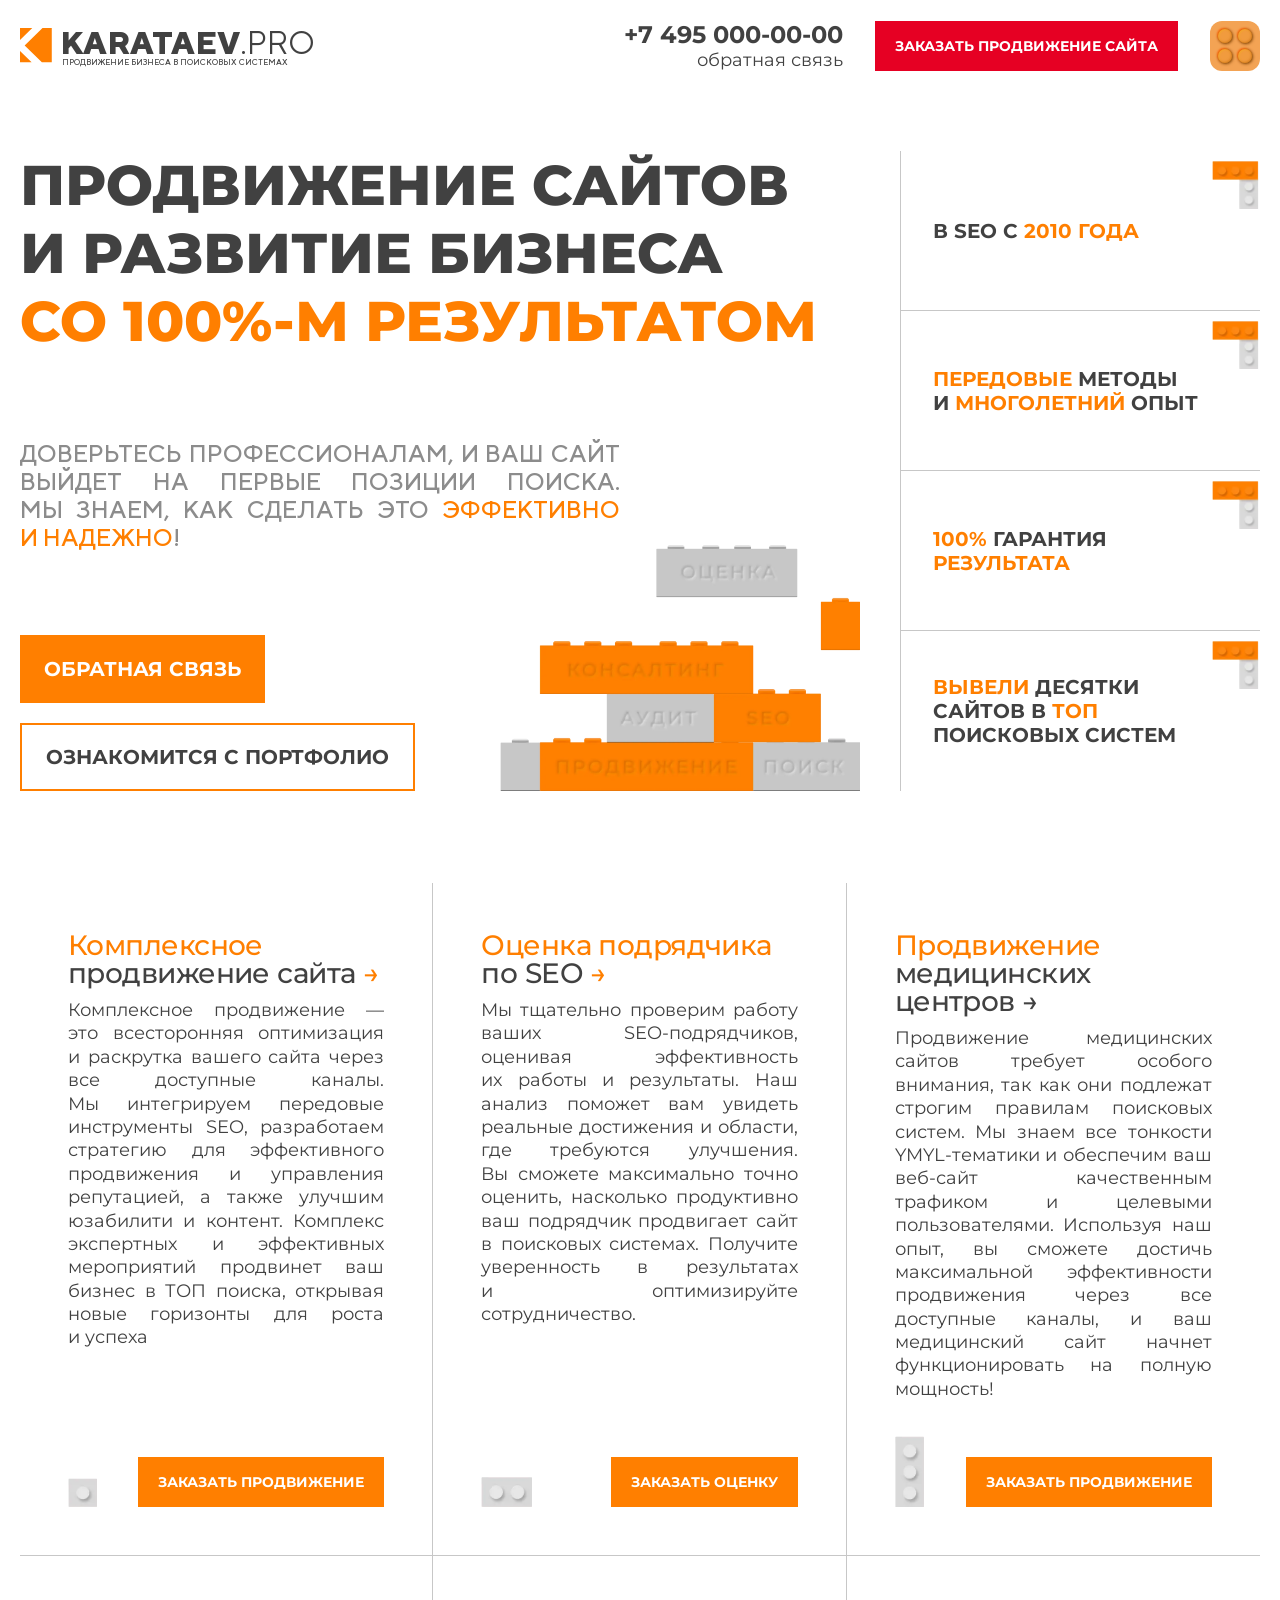
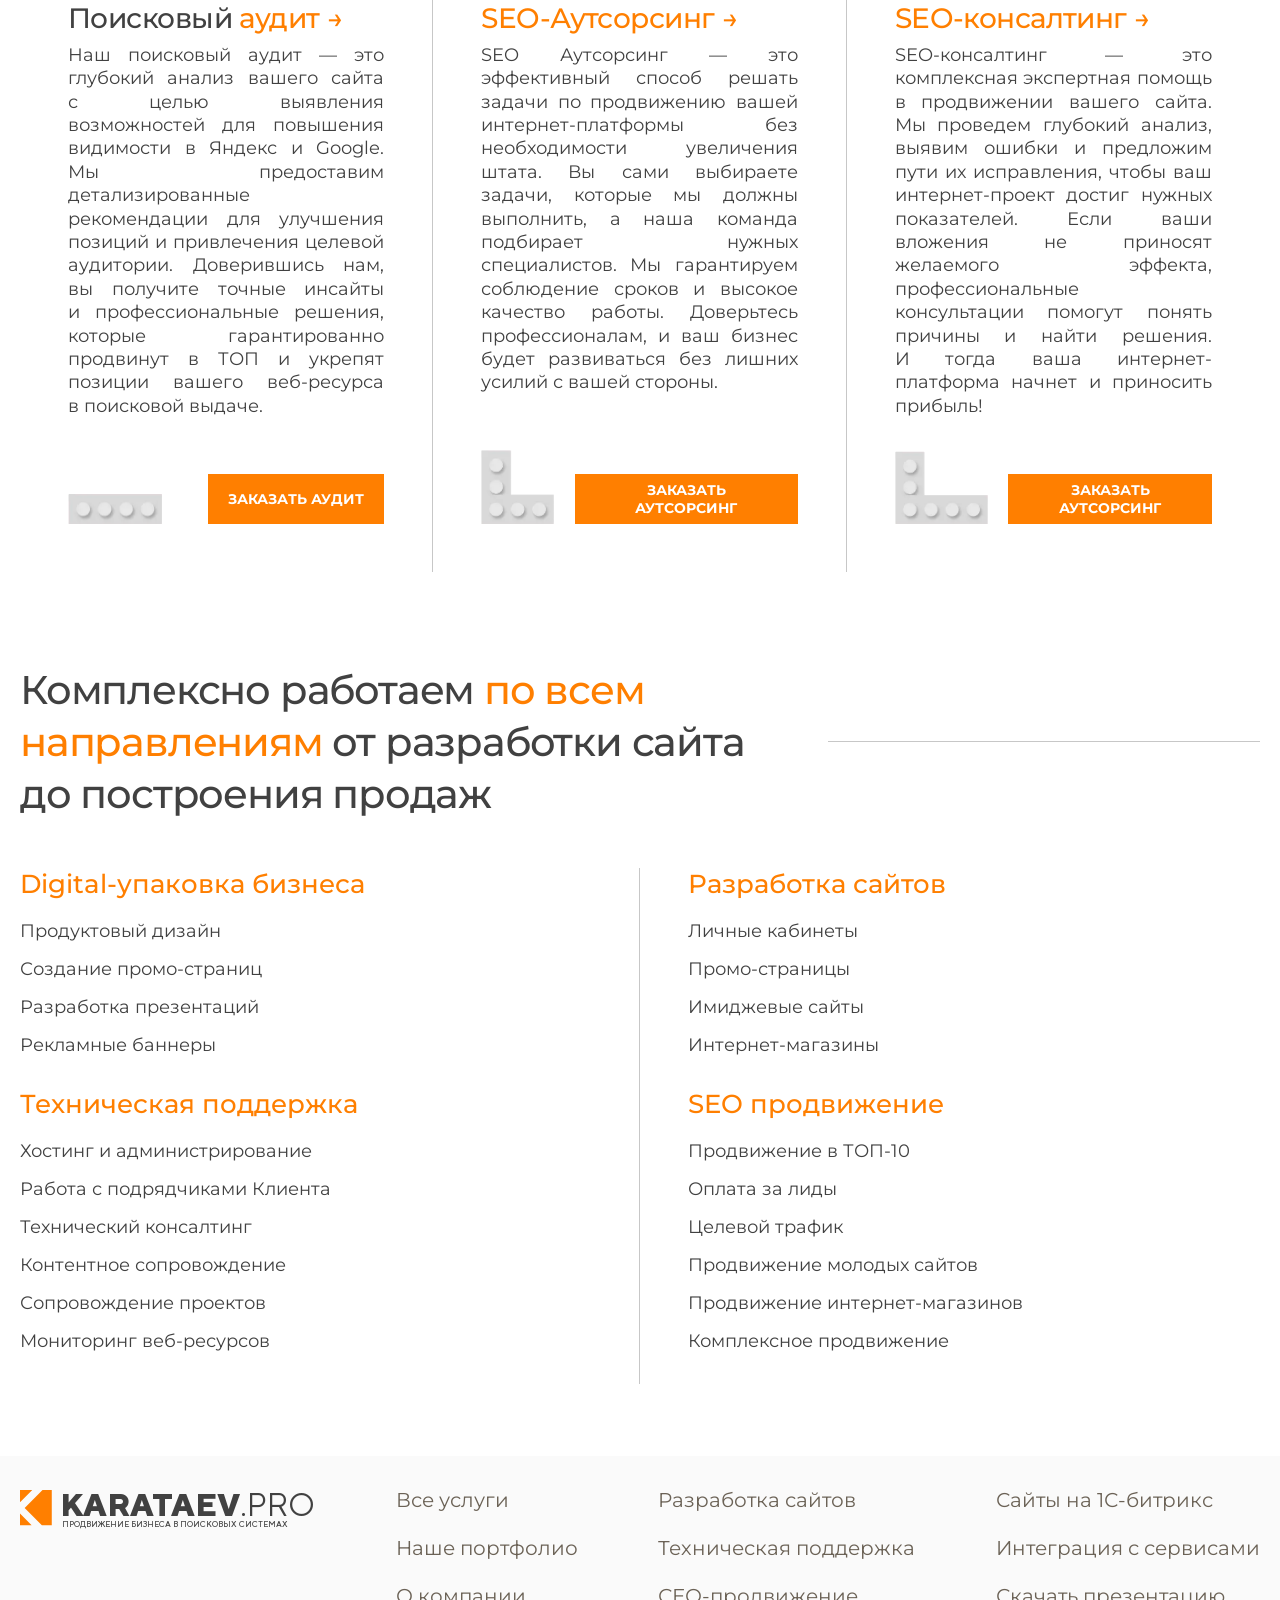
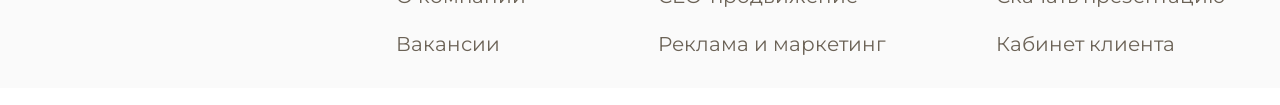
==== commit 3dc95932: "added section direction" ====
--- a/app/index.html
+++ b/app/index.html
@@ -5,6 +5,10 @@
   <meta charset="UTF-8">
   <meta name="viewport" content="width=device-width, initial-scale=1.0">
   <meta http-equiv="X-UA-Compatible" content="ie=edge">
+  <meta name="format-detection" content="telephone=no">
+  <meta name="format-detection" content="date=no">
+  <meta name="format-detection" content="address=no">
+  <meta name="format-detection" content="email=no">
   <title>KARATAEV.PRO Продвижение бизнеса в поисковых системах</title>
   <link rel="preload" href="fonts/Montserrat-Light.woff2" as="font" type="font/woff2" crossorigin>
   <link rel="preload" href="fonts/Montserrat-Regular.woff2" as="font" type="font/woff2" crossorigin>
@@ -271,6 +275,104 @@
             </article>
           </div>
         </section>
+
+        <section class="section direction">
+          <div class="container">
+            <div class="section-header">
+              <h2 class="section-title">
+                <span>
+                  Комплексно работаем <span class="text-color-primary">по всем направлениям</span> от разработки сайта до построения продаж
+                </span>
+              </h2>
+            </div>
+
+            <div class="direction-content">
+              <ul class="list-reset direction-list">
+                <li class="nav-title">
+                  Digital-упаковка бизнеса
+                </li>
+                <li class="nav-item">
+                  Продуктовый дизайн
+                </li>
+                <li class="nav-item">
+                  Создание промо-страниц
+                </li>
+                <li class="nav-item">
+                  Разработка презентаций
+                </li>
+                <li class="nav-item">
+                  Рекламные баннеры
+                </li>
+              </ul>
+
+              <ul class="list-reset direction-list">
+                <li class="nav-title">
+                  Разработка сайтов
+                </li>
+                <li class="nav-item">
+                  Личные кабинеты
+                </li>
+                <li class="nav-item">
+                  Промо-страницы
+                </li>
+                <li class="nav-item">
+                  Имиджевые сайты
+                </li>
+                <li class="nav-item">
+                  Интернет-магазины
+                </li>
+              </ul>
+
+              <ul class="list-reset direction-list">
+                <li class="nav-title">
+                  Техническая поддержка
+                </li>
+                <li class="nav-item">
+                  Хостинг и администрирование
+                </li>
+                <li class="nav-item">
+                  Работа с подрядчиками Клиента
+                </li>
+                <li class="nav-item">
+                  Технический консалтинг
+                </li>
+                <li class="nav-item">
+                  Контентное сопровождение
+                </li>
+                <li class="nav-item">
+                  Сопровождение проектов
+                </li>
+                <li class="nav-item">
+                  Мониторинг веб-ресурсов
+                </li>
+              </ul>
+
+              <ul class="list-reset direction-list">
+                <li class="nav-title">
+                  SEO продвижение
+                </li>
+                <li class="nav-item">
+                  Продвижение в ТОП-10
+                </li>
+                <li class="nav-item">
+                  Оплата за лиды
+                </li>
+                <li class="nav-item">
+                  Целевой трафик
+                </li>
+                <li class="nav-item">
+                  Продвижение молодых сайтов
+                </li>
+                <li class="nav-item">
+                  Продвижение интернет-магазинов
+                </li>
+                <li class="nav-item">
+                  Комплексное продвижение
+                </li>
+              </ul>
+            </div>
+          </div>
+        </section>
       </div>
 
       <div class="offcanvas offcanvas-end" tabindex="-1" id="offcanvas-navigation">
--- a/app/css/main.css
+++ b/app/css/main.css
@@ -323,14 +323,24 @@
   }
 }
 .section:last-child {
-  margin-bottom: 0;
+  margin-bottom: 2rem;
 }
 .section-header {
-  margin-bottom: 1.5rem;
-}
-@media (min-width: 992px) {
+  margin-bottom: 2rem;
+}
+@media (min-width: 992px) {
+  .section-header {
+    margin-bottom: 2.5rem;
+  }
+}
+@media (min-width: 1200px) {
   .section-header {
     margin-bottom: 3rem;
+  }
+}
+@media (min-width: 1400px) {
+  .section-header {
+    margin-bottom: 3.75rem;
   }
 }
 .section-title, .section-subtitle {
@@ -338,16 +348,76 @@
   text-transform: uppercase;
 }
 .section-title {
-  display: -webkit-box;
-  display: -ms-flexbox;
-  display: flex;
-  -webkit-box-align: center;
-  -ms-flex-align: center;
-  align-items: center;
-  gap: 0.25em;
-  font-size: 2.5rem;
-  font-weight: 600;
-  line-height: 1;
+  font-weight: 500;
+  line-height: 1.3;
+  letter-spacing: -0.03em;
+  text-transform: initial;
+  position: relative;
+}
+@media (min-width: 992px) {
+  .section-title {
+    display: -webkit-box;
+    display: -ms-flexbox;
+    display: flex;
+    -webkit-box-align: center;
+    -ms-flex-align: center;
+    align-items: center;
+    gap: 2rem;
+  }
+}
+@media (min-width: 1200px) {
+  .section-title {
+    gap: 2.5rem;
+  }
+}
+@media (min-width: 1400px) {
+  .section-title {
+    gap: 3.75rem;
+  }
+}
+.section-title > span {
+  background-color: var(--body-bg);
+  padding-right: 0.75rem;
+}
+@media (min-width: 992px) {
+  .section-title > span {
+    max-width: 42rem;
+    padding-right: unset;
+  }
+}
+@media (min-width: 1200px) {
+  .section-title > span {
+    max-width: 48rem;
+  }
+}
+@media (min-width: 1400px) {
+  .section-title > span {
+    max-width: 56rem;
+  }
+}
+.section-title::after {
+  content: "";
+  height: 1px;
+  display: block;
+  background-color: #C7C7C7;
+  pointer-events: none;
+  -webkit-user-select: none;
+  -moz-user-select: none;
+  -ms-user-select: none;
+  user-select: none;
+  position: absolute;
+  bottom: calc((0.5em - 2px) * 1.3);
+  left: 0;
+  right: 0;
+  z-index: -1;
+}
+@media (min-width: 992px) {
+  .section-title::after {
+    -webkit-box-flex: 1;
+    -ms-flex: 1;
+    flex: 1;
+    position: static;
+  }
 }
 .section-title + .section-subtitle {
   margin-top: 1rem;
@@ -1624,6 +1694,147 @@
   }
 }
 
+@media (min-width: 992px) {
+  .direction {
+    padding-bottom: 2.5rem;
+  }
+}
+.direction-content {
+  display: -ms-grid;
+  display: grid;
+  -ms-grid-columns: 1fr;
+  grid-template-columns: 1fr;
+  position: relative;
+}
+@media (min-width: 768px) {
+  .direction-content {
+    -ms-grid-columns: (1fr)[2];
+    grid-template-columns: repeat(2, 1fr);
+  }
+}
+@media (min-width: 1400px) {
+  .direction-content {
+    -ms-grid-columns: (auto)[4];
+    grid-template-columns: repeat(4, auto);
+  }
+}
+@media (min-width: 1720px) {
+  .direction-content::after, .direction-content::before {
+    content: "";
+    display: block;
+    width: 13.75rem;
+    height: 6.625rem;
+    background-repeat: no-repeat;
+    background-size: contain;
+    background-position: center;
+    pointer-events: none;
+    -webkit-user-select: none;
+    -moz-user-select: none;
+    -ms-user-select: none;
+    user-select: none;
+    position: absolute;
+  }
+}
+@media (min-width: 1720px) {
+  .direction-content::after {
+    background-image: url(../img/direction/lego-top-right.webp);
+    top: -3rem;
+    right: -3rem;
+  }
+}
+@media (min-width: 1720px) {
+  .direction-content::before {
+    background-image: url(../img/direction/lego-bottom-left.webp);
+    bottom: -3rem;
+    left: -3rem;
+  }
+}
+.direction-list {
+  display: -ms-grid;
+  display: grid;
+  -ms-flex-line-pack: start;
+  align-content: start;
+  gap: 0.875rem;
+  font-size: 1rem;
+  padding: 1.5rem 0;
+}
+@media (min-width: 768px) {
+  .direction-list {
+    padding: 0 3rem 2rem;
+  }
+}
+@media (min-width: 992px) {
+  .direction-list {
+    gap: 1rem;
+    font-size: 1.125rem;
+  }
+}
+@media (max-width: 1400px) and (min-width: 768px) {
+  .direction-list {
+    border-right: 1px solid #C7C7C7;
+  }
+}
+@media (min-width: 1400px) {
+  .direction-list:first-child {
+    padding-left: 0;
+  }
+}
+@media (max-width: 768px) {
+  .direction-list:first-child {
+    padding-top: 0;
+  }
+}
+@media (min-width: 1400px) {
+  .direction-list:last-child {
+    padding-right: 0;
+  }
+}
+@media (max-width: 768px) {
+  .direction-list:last-child {
+    padding-bottom: 0;
+  }
+}
+@media (min-width: 1400px) {
+  .direction-list:not(:last-child) {
+    border-right: 1px solid #C7C7C7;
+  }
+}
+@media (max-width: 768px) {
+  .direction-list:not(:last-child) {
+    border-bottom: 1px solid #C7C7C7;
+  }
+}
+@media (max-width: 1400px) and (min-width: 768px) {
+  .direction-list:nth-child(2n+1) {
+    padding-left: 0;
+  }
+}
+@media (max-width: 1400px) and (min-width: 768px) {
+  .direction-list:nth-child(2n+2) {
+    border-right: none;
+    padding-right: 0;
+  }
+}
+.direction-list > li {
+  display: -webkit-box;
+  display: -ms-flexbox;
+  display: flex;
+  -webkit-box-align: center;
+  -ms-flex-align: center;
+  align-items: center;
+}
+.direction-list .nav-title {
+  font-size: 1.5rem;
+  font-weight: 500;
+  color: var(--primary);
+  margin-bottom: 0.25rem;
+}
+@media (min-width: 992px) {
+  .direction-list .nav-title {
+    font-size: 1.625rem;
+  }
+}
+
 .footer {
   background-color: #FAFAFA;
   padding-block: 2rem;
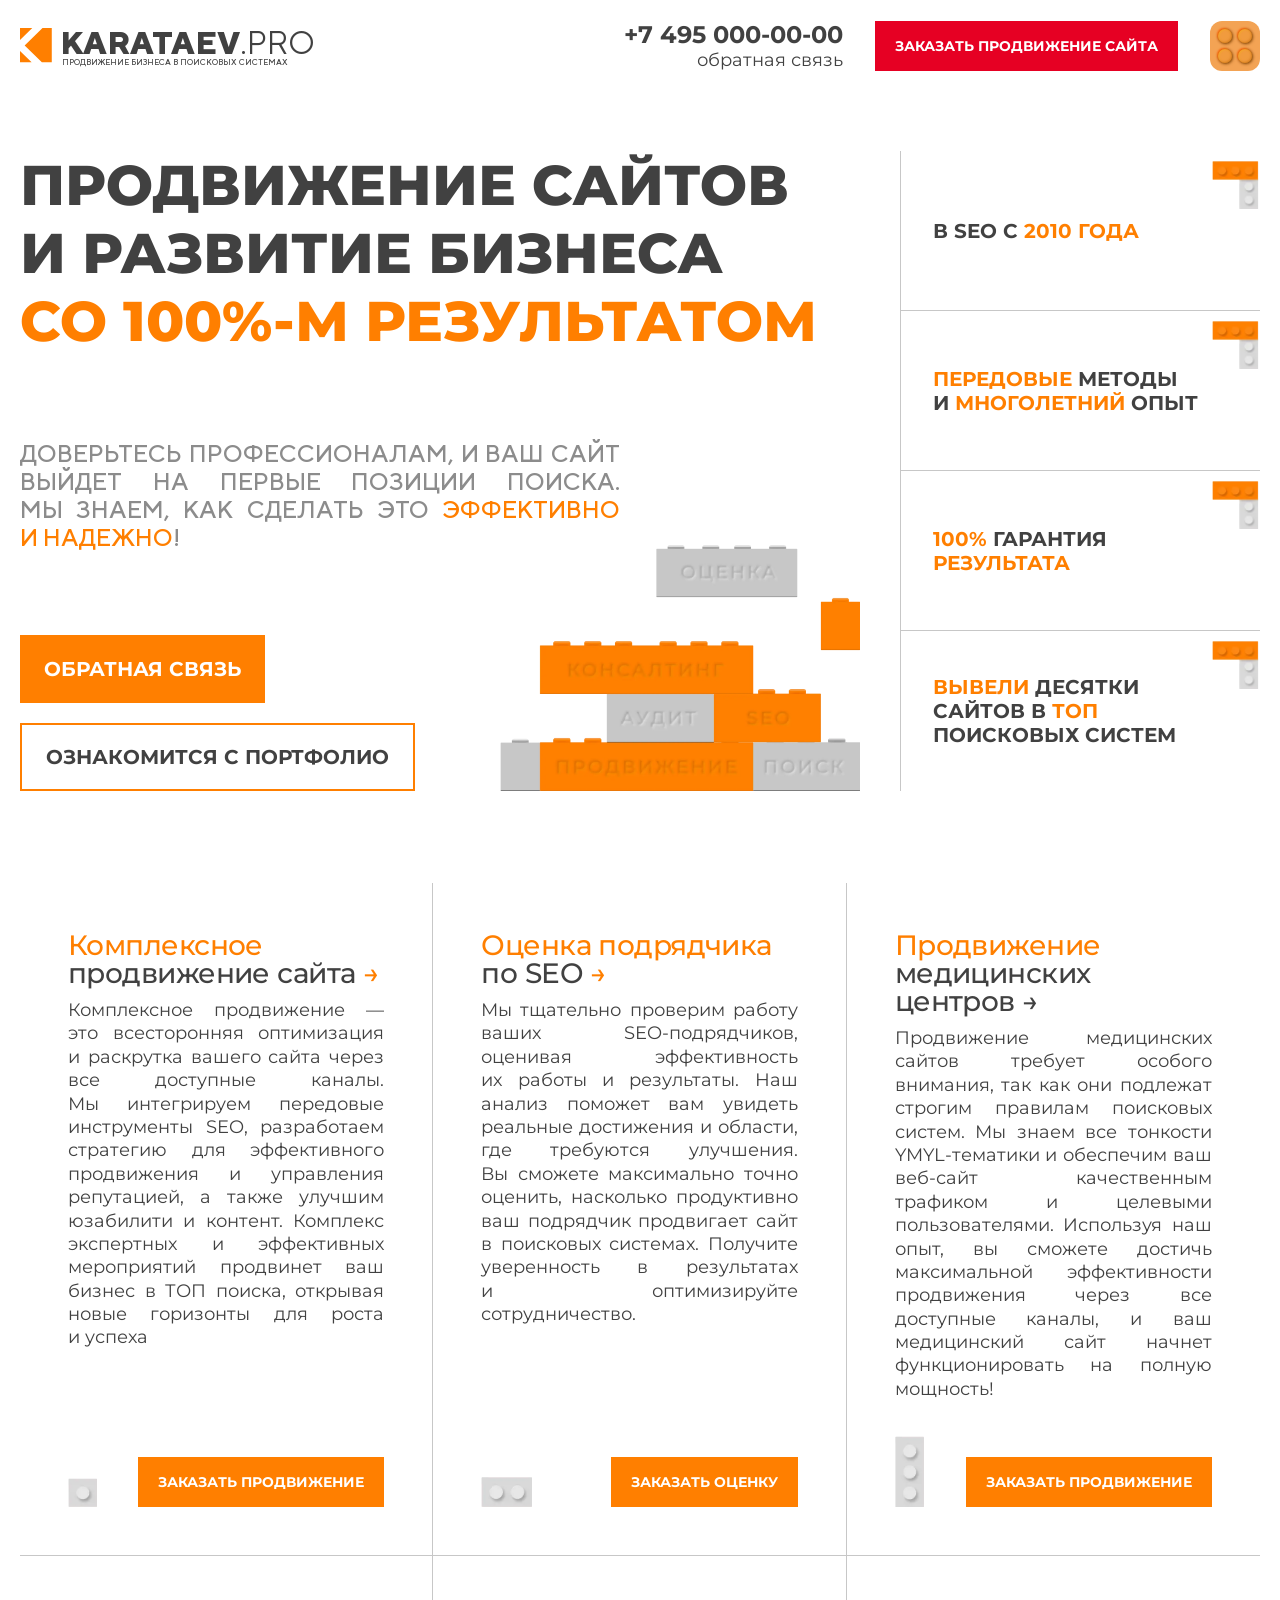
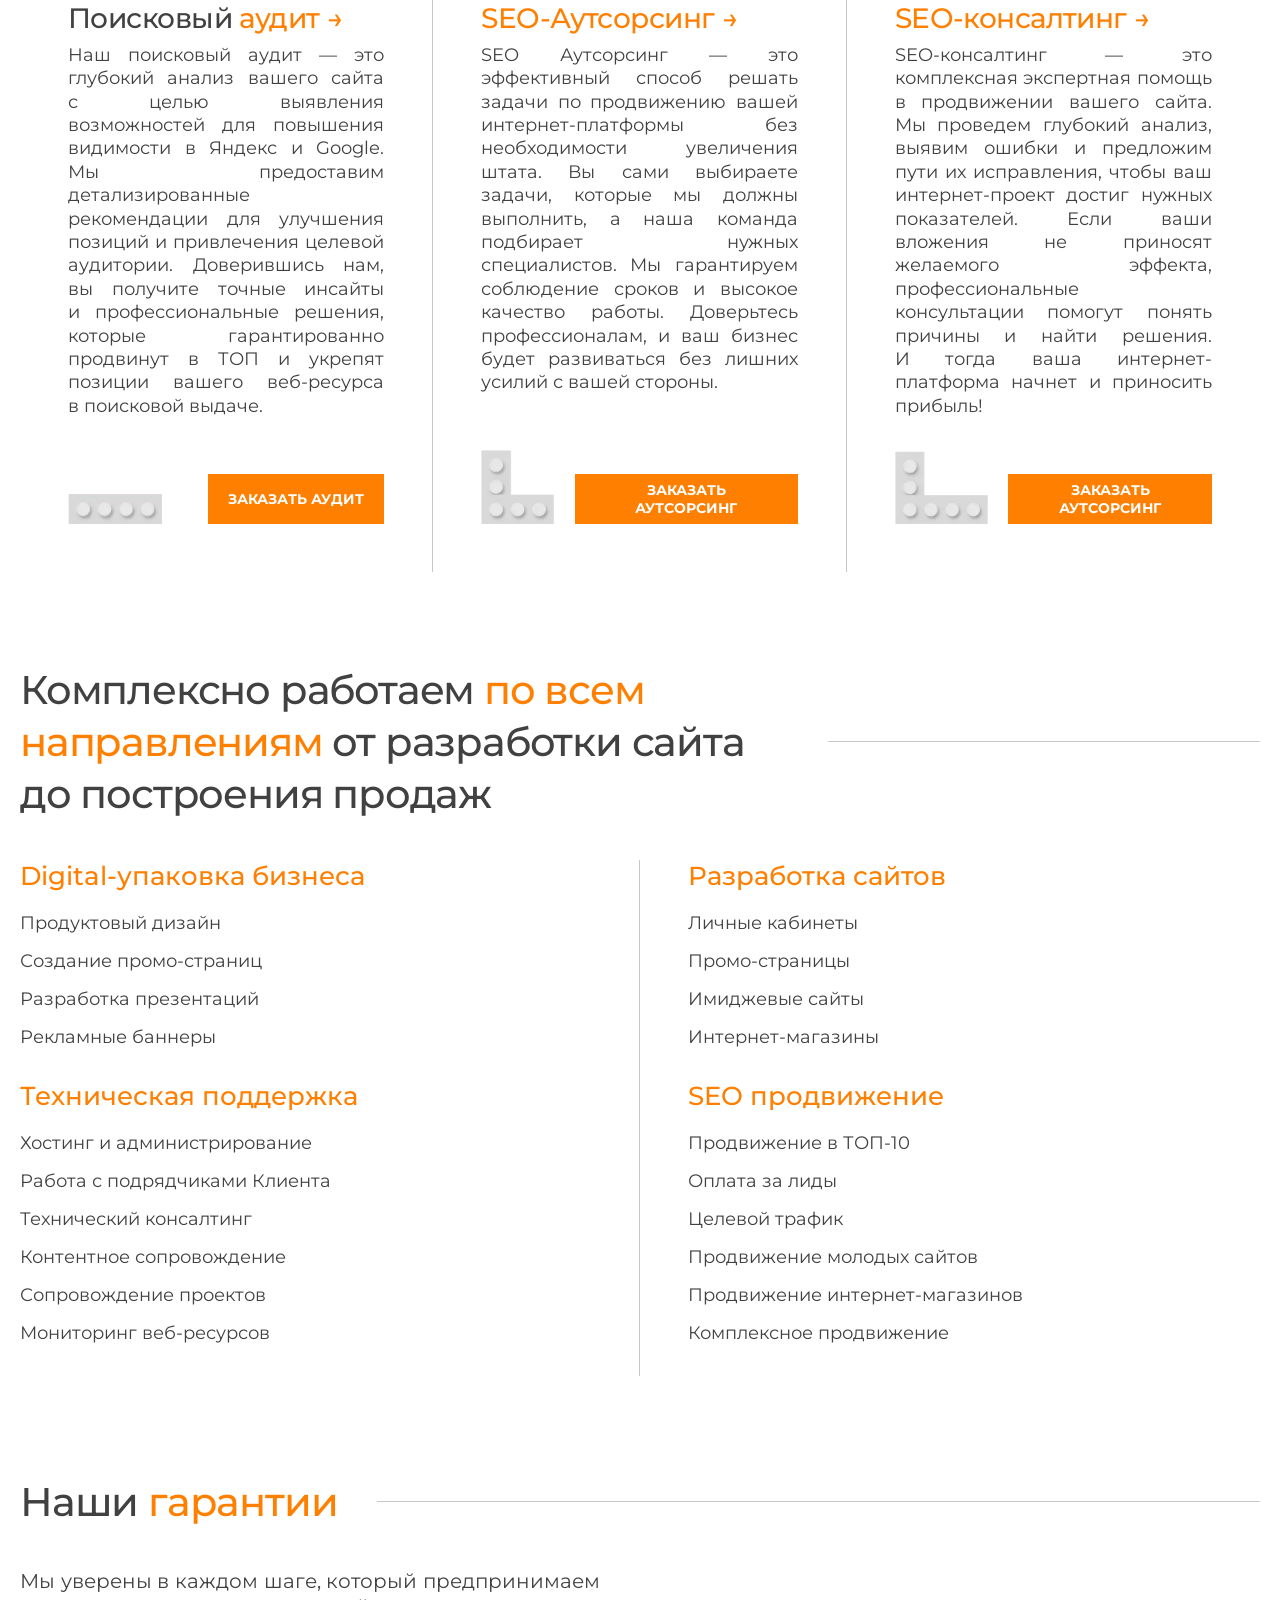
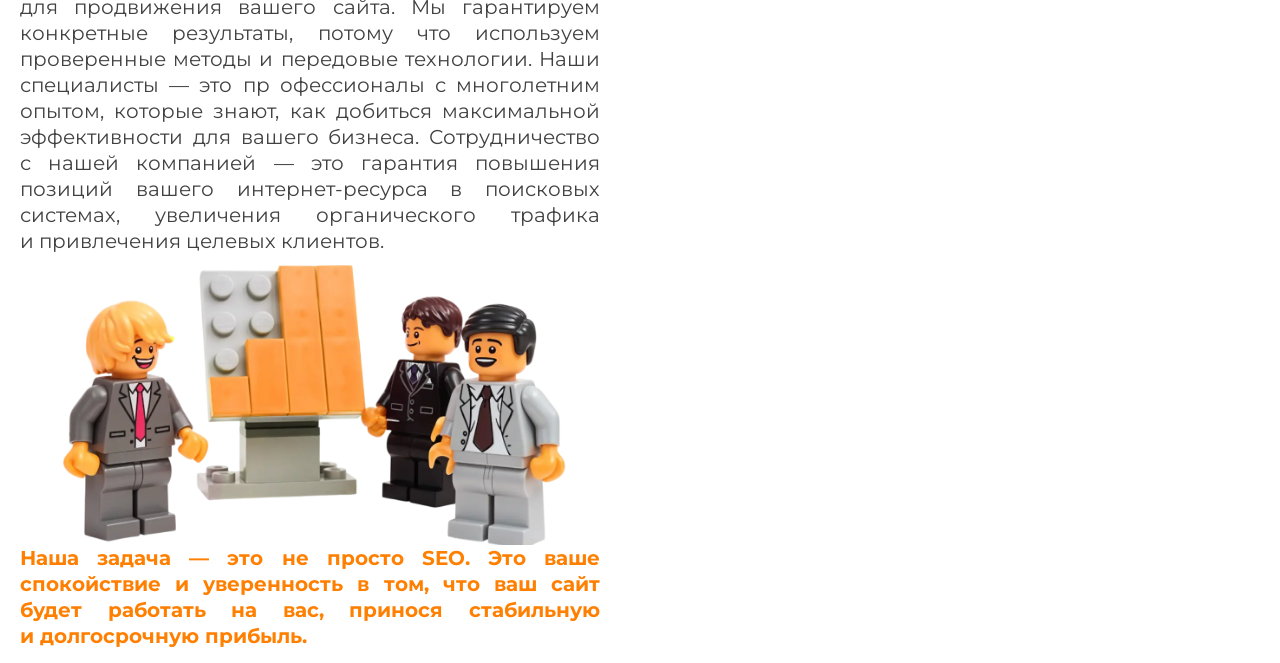
==== commit 315a9df2: "added section" ====
--- a/app/index.html
+++ b/app/index.html
@@ -373,6 +373,40 @@
             </div>
           </div>
         </section>
+
+        <section class="section guarantee">
+          <div class="container">
+            <div class="section-header">
+              <h2 class="section-title">
+                <span>
+                  Наши <span class="text-color-primary">гарантии</span>
+                </span>
+              </h2>
+            </div>
+
+            <div class="guarantee-content">
+              <div class="guarantee-info"
+                data-transfer-target="guarantee-picture">
+                <p>
+                  Мы уверены в каждом шаге, который предпринимаем для продвижения вашего сайта. Мы гарантируем конкретные результаты, потому что используем проверенные методы и передовые технологии. Наши специалисты — это пр офессионалы с многолетним опытом, которые знают, как добиться максимальной эффективности для вашего бизнеса. Сотрудничество с нашей компанией — это гарантия повышения позиций вашего интернет-ресурса в поисковых системах, увеличения органического трафика и привлечения целевых клиентов.
+                </p>
+                <p>
+                  <span class="text-color-primary">
+                    Наша задача — это не просто SEO. Это ваше спокойствие и уверенность в том, что ваш сайт будет работать на вас, принося стабильную и долгосрочную прибыль.
+                  </span>
+                </p>
+              </div>
+
+              <picture class="guarantee-picture"
+                data-transfer-origin="guarantee-picture"
+                data-transfer-breakpoint="992"
+                data-transfer-placement="2">
+                <source srcset="img/guarantee/image.webp" type="image/webp">
+                <img loading="lazy" src="img/guarantee/image.png" class="guarantee-image" width="669" height="336" alt="Картинка">
+              </picture>
+            </div>
+          </div>
+        </section>
       </div>
 
       <div class="offcanvas offcanvas-end" tabindex="-1" id="offcanvas-navigation">
--- a/app/css/main.css
+++ b/app/css/main.css
@@ -220,6 +220,11 @@
 p + p {
   margin-top: 1rem;
 }
+@media (min-width: 992px) {
+  p + p {
+    margin-top: 1.5rem;
+  }
+}
 
 img {
   height: auto;
@@ -331,16 +336,6 @@
 @media (min-width: 992px) {
   .section-header {
     margin-bottom: 2.5rem;
-  }
-}
-@media (min-width: 1200px) {
-  .section-header {
-    margin-bottom: 3rem;
-  }
-}
-@media (min-width: 1400px) {
-  .section-header {
-    margin-bottom: 3.75rem;
   }
 }
 .section-title, .section-subtitle {
@@ -1835,6 +1830,58 @@
   }
 }
 
+.guarantee-content {
+  display: -ms-grid;
+  display: grid;
+}
+@media (min-width: 992px) {
+  .guarantee-content {
+    -ms-grid-columns: (minmax(0, 1fr))[2];
+    grid-template-columns: repeat(2, minmax(0, 1fr));
+    gap: 3rem;
+  }
+}
+@media (min-width: 1200px) {
+  .guarantee-content {
+    gap: 5rem;
+  }
+}
+@media (min-width: 1400px) {
+  .guarantee-content {
+    gap: 7.5rem;
+  }
+}
+.guarantee-info {
+  font-size: 1rem;
+  line-height: 1.3;
+}
+@media (min-width: 992px) {
+  .guarantee-info {
+    font-size: 1.25rem;
+  }
+}
+.guarantee-info p > span {
+  font-weight: 700;
+}
+.guarantee-picture {
+  display: block;
+  margin-block: 2rem;
+}
+@media (min-width: 992px) {
+  .guarantee-picture {
+    margin-block: 0rem;
+  }
+}
+.guarantee-image {
+  width: 100%;
+  height: 100%;
+  display: block;
+  -o-object-fit: contain;
+  object-fit: contain;
+  -o-object-position: center;
+  object-position: center;
+}
+
 .footer {
   background-color: #FAFAFA;
   padding-block: 2rem;
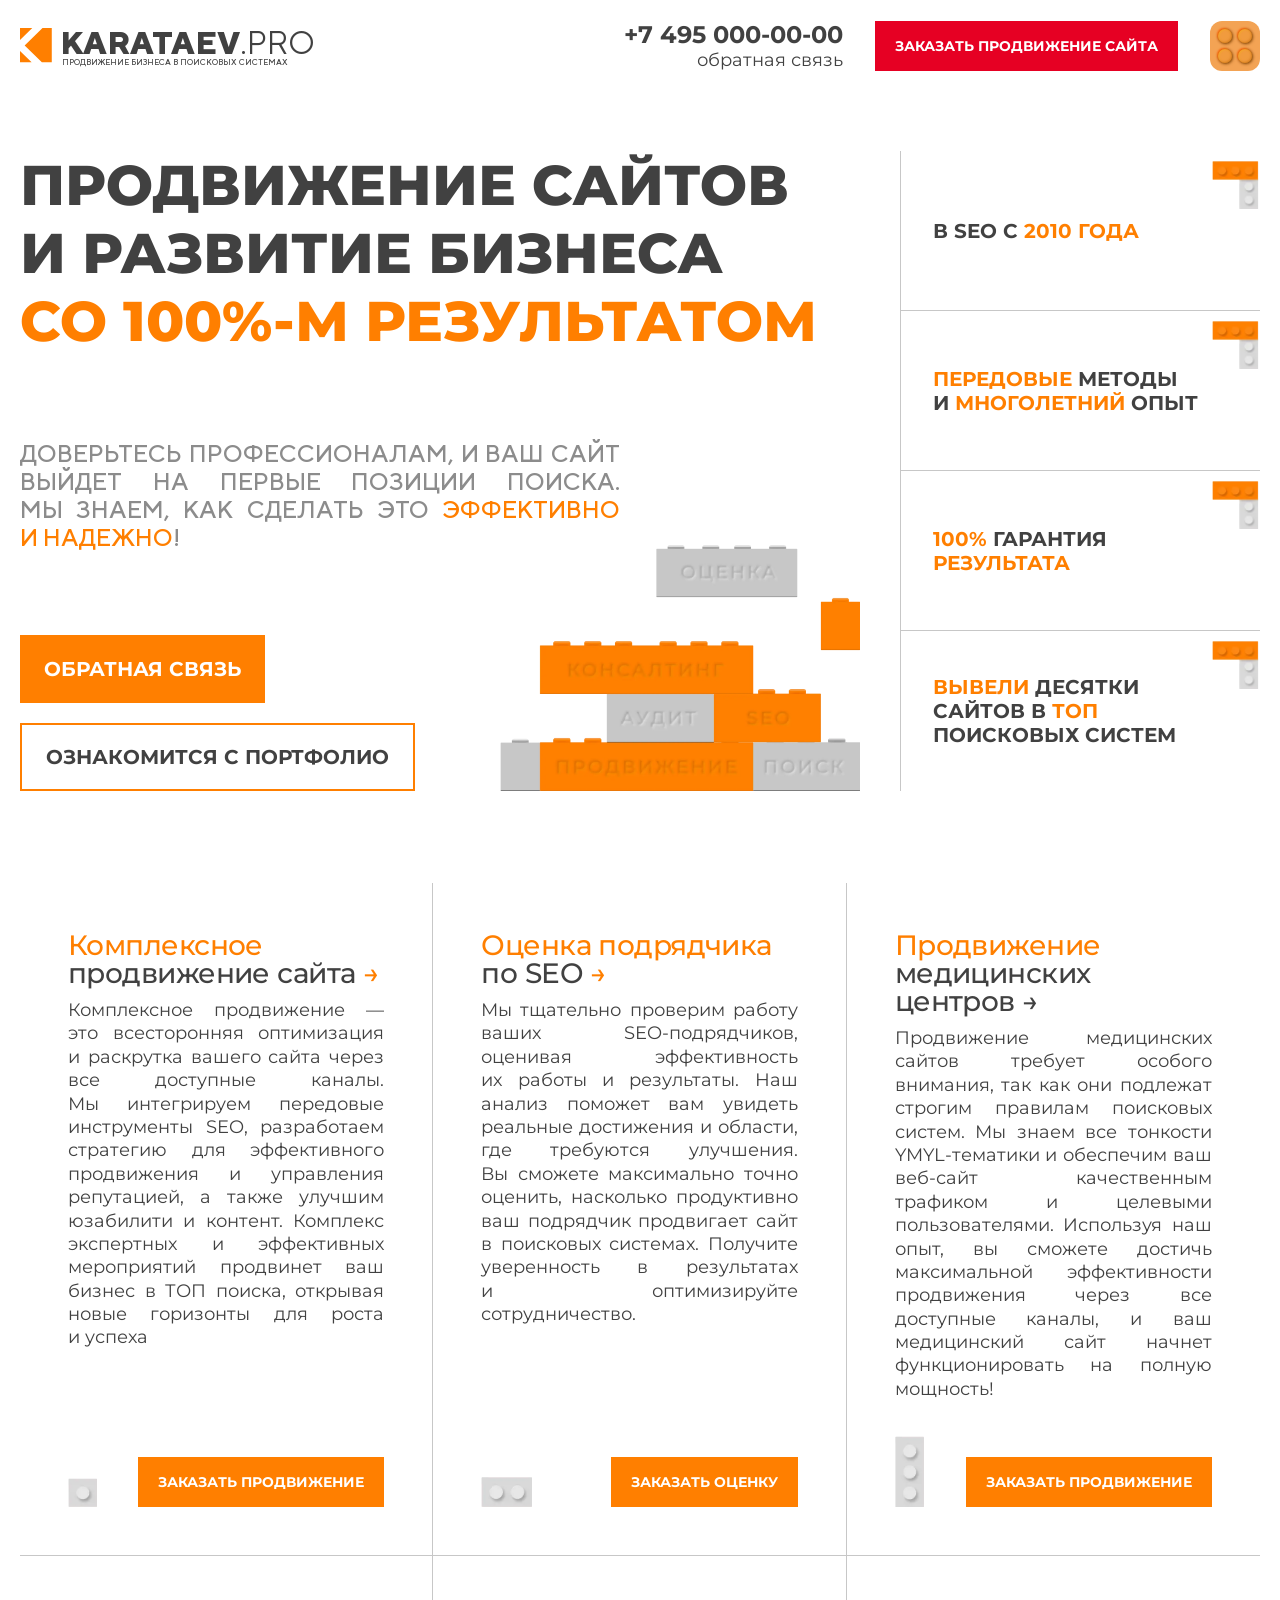
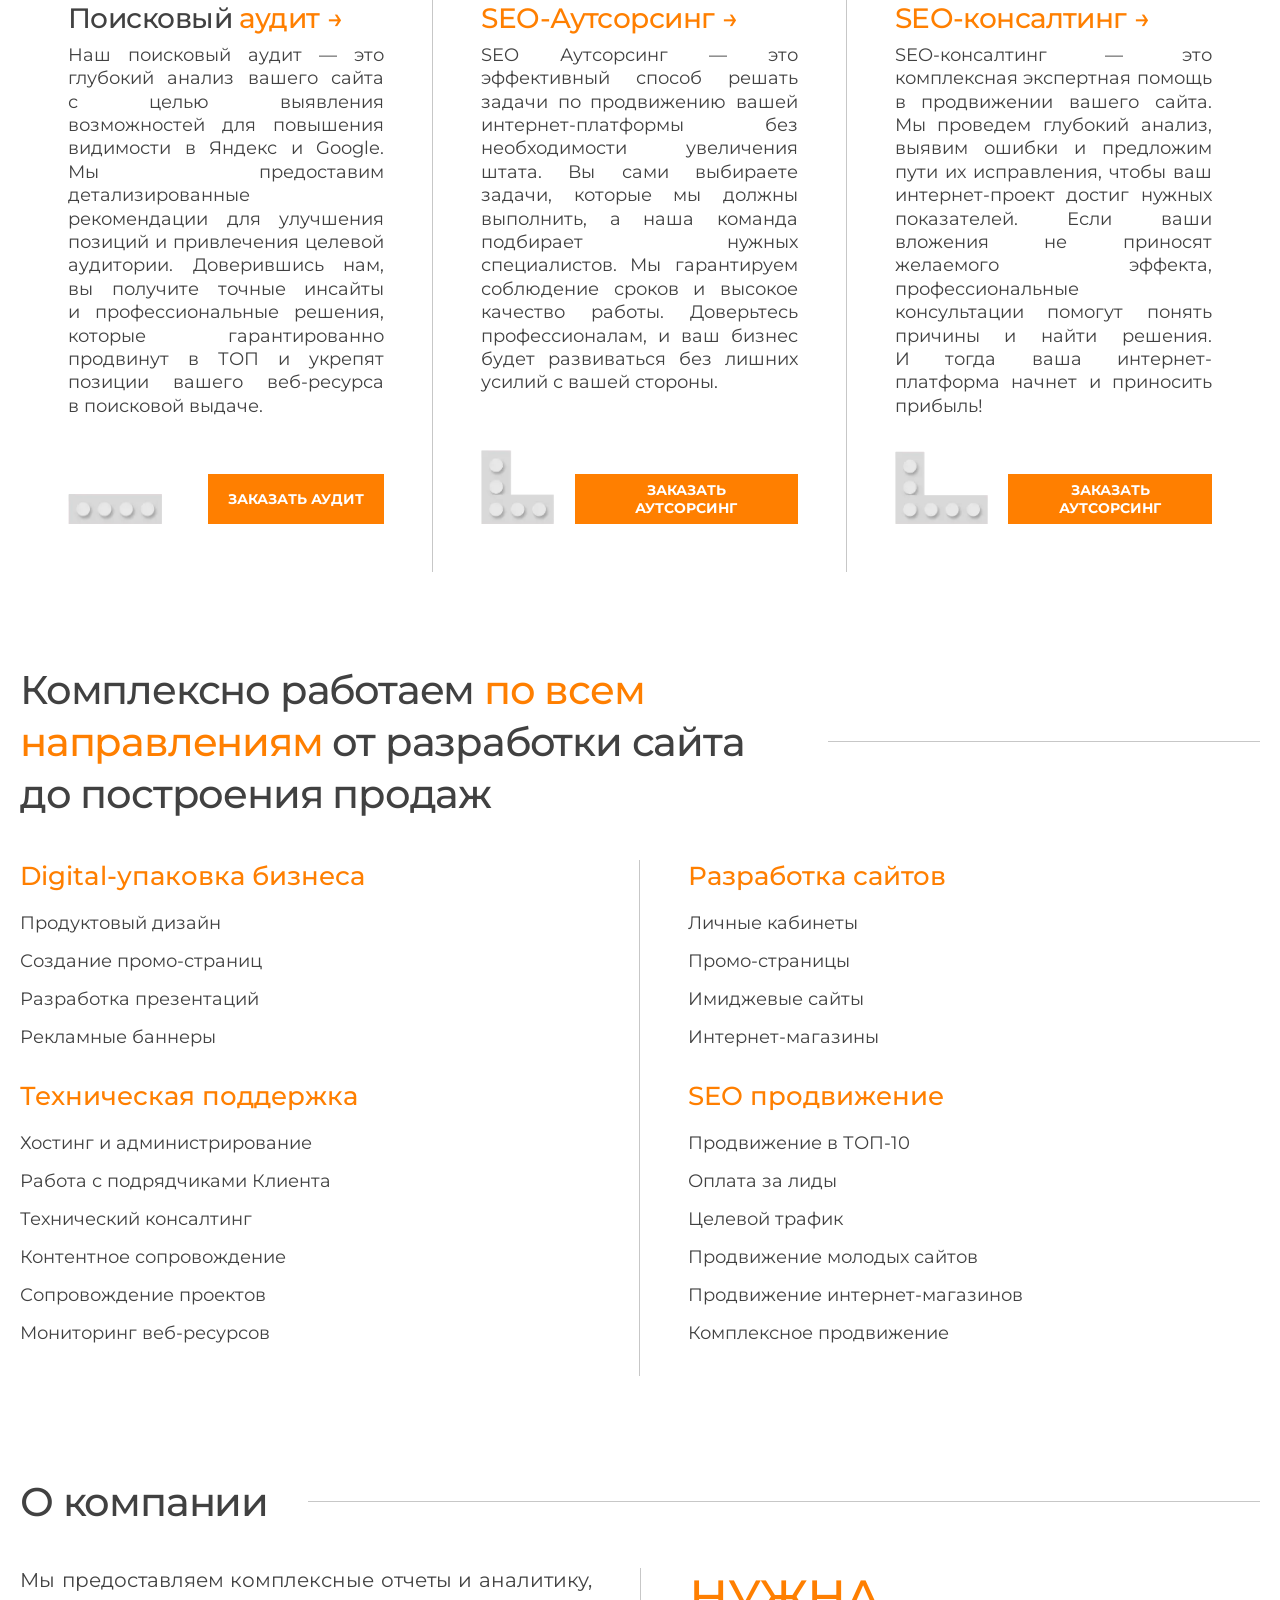
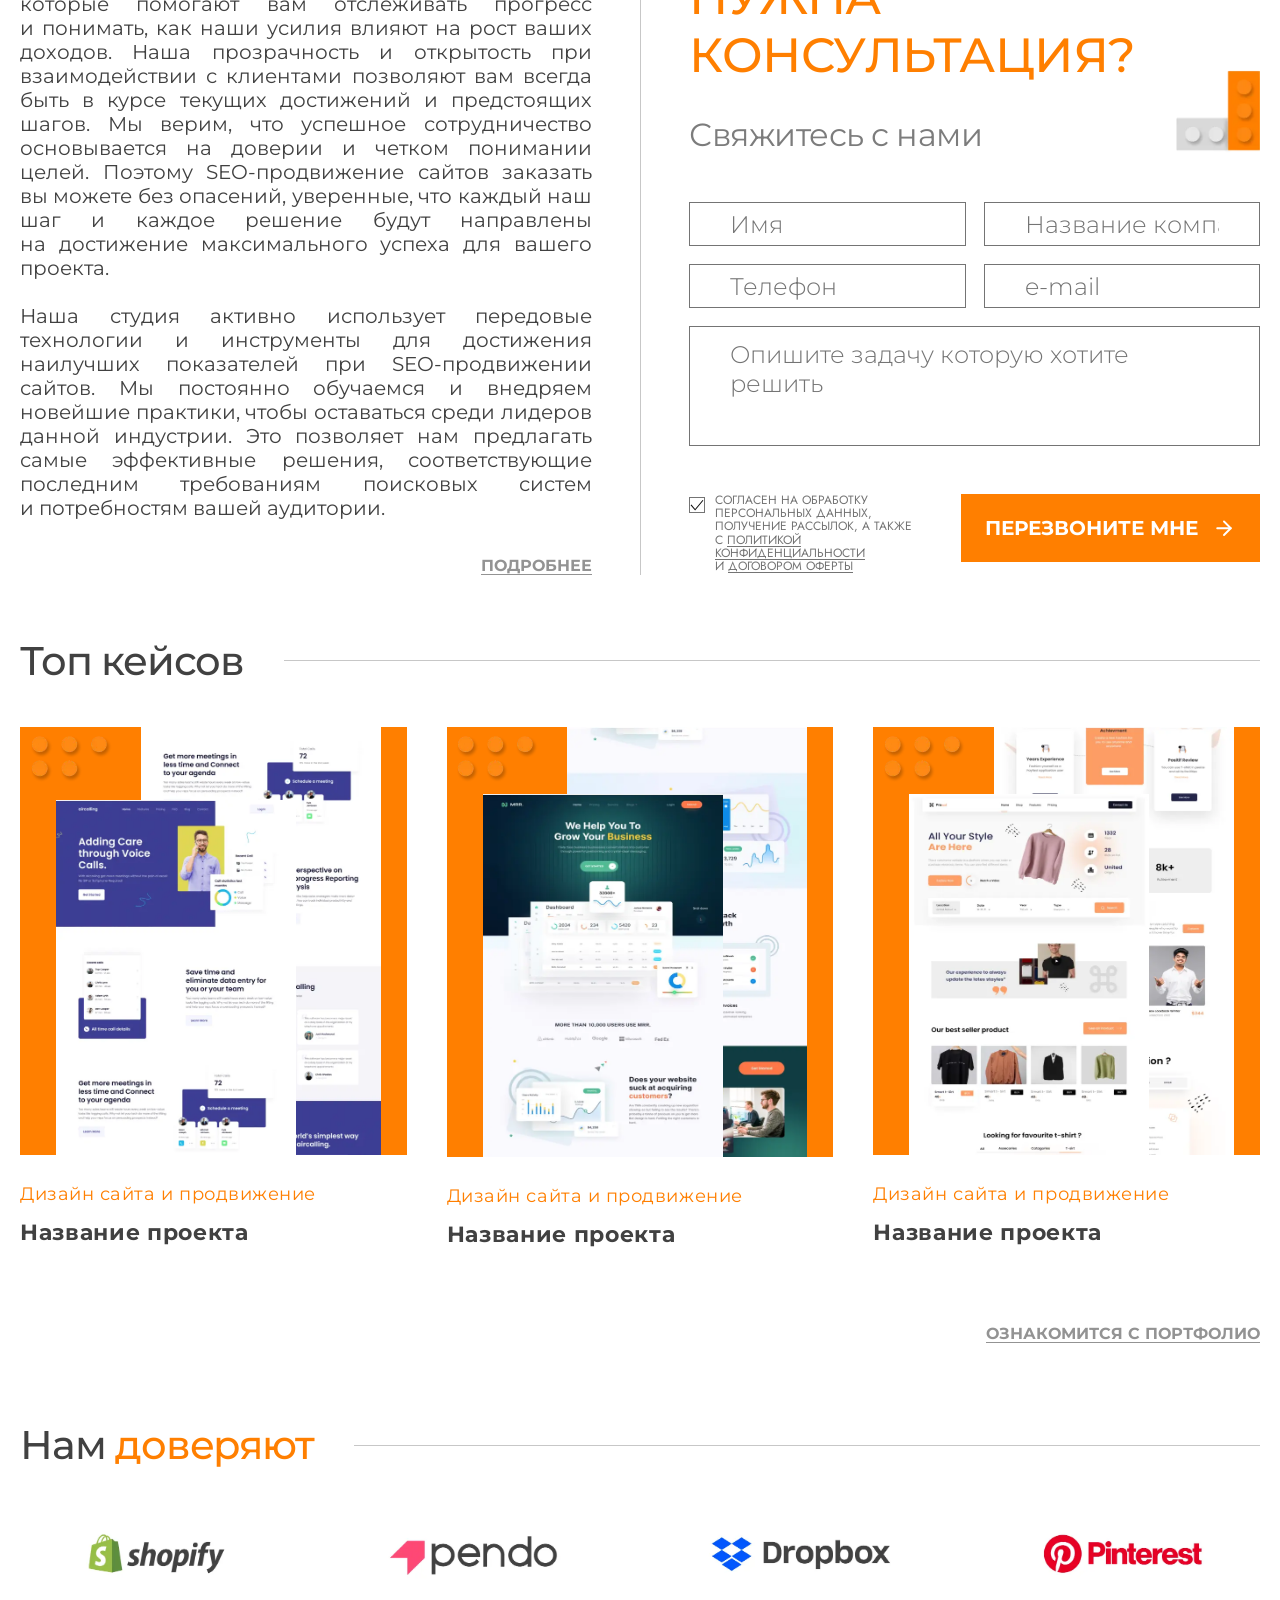
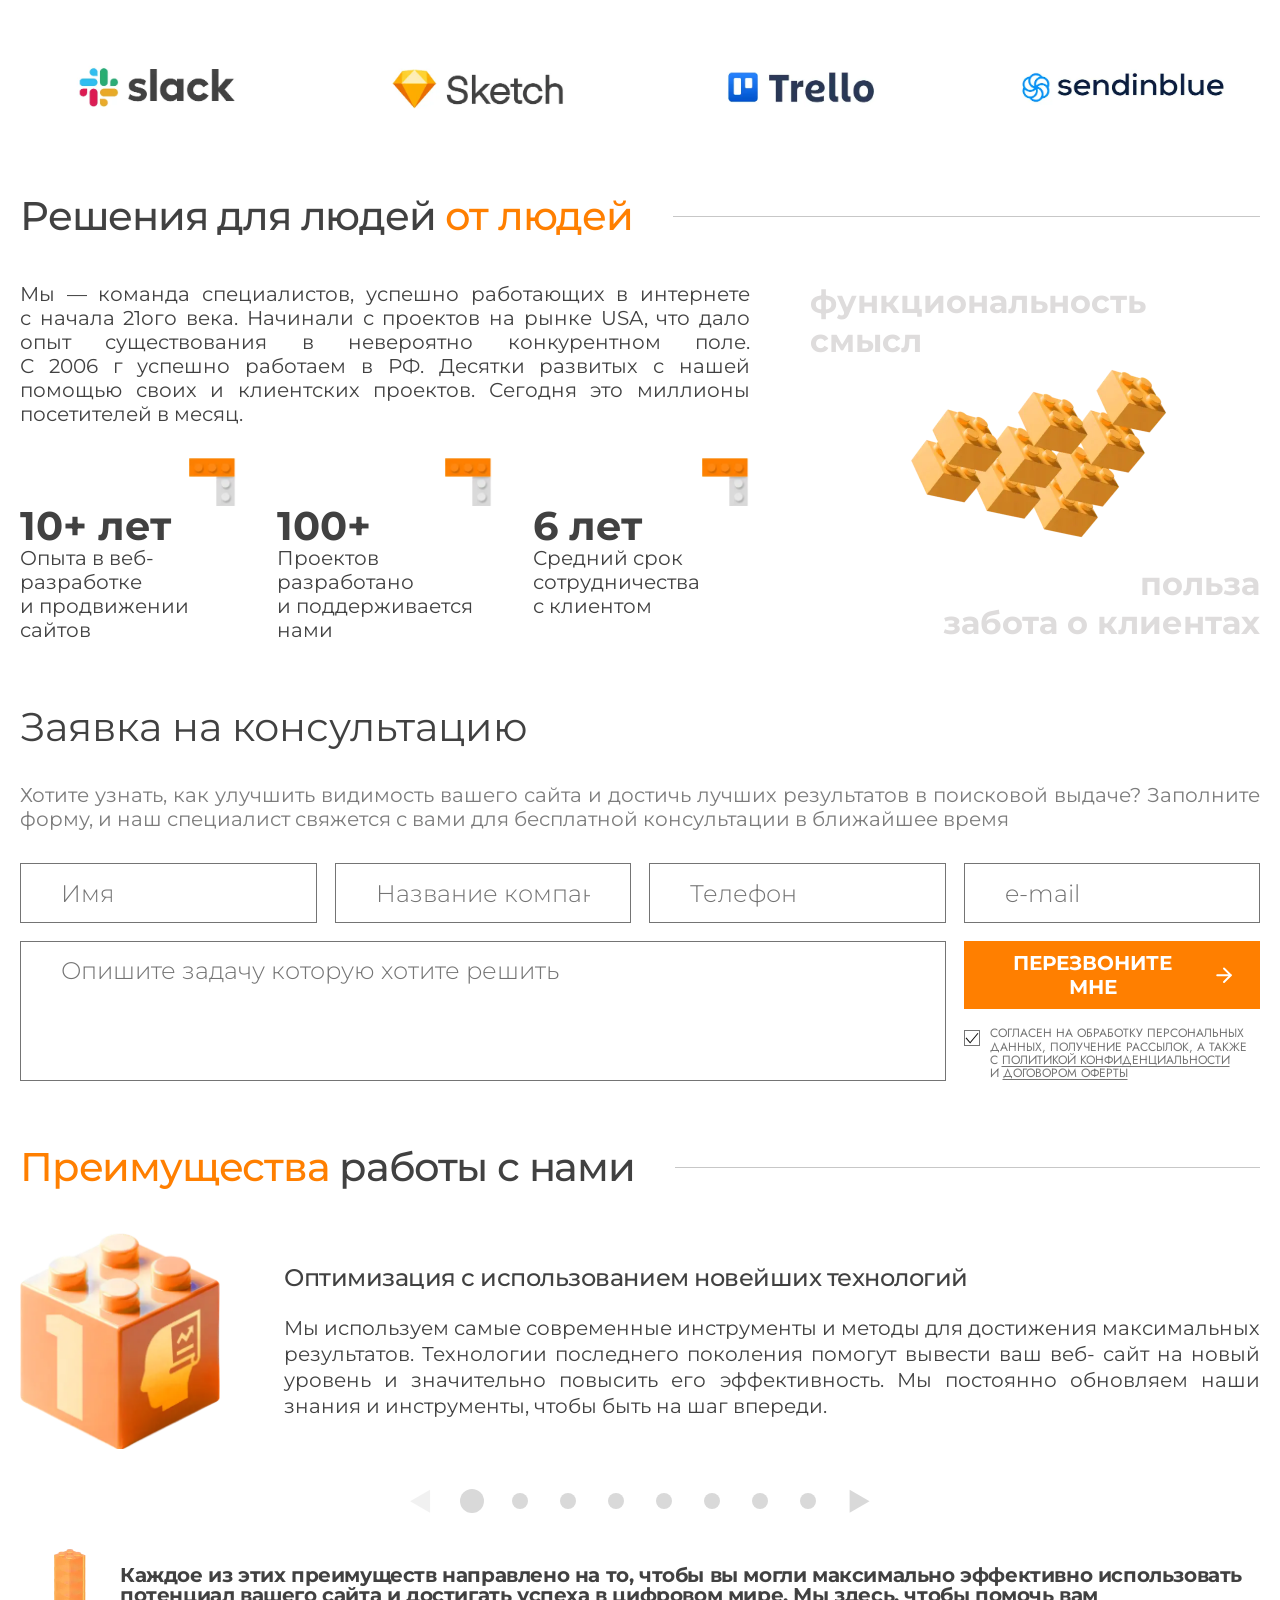
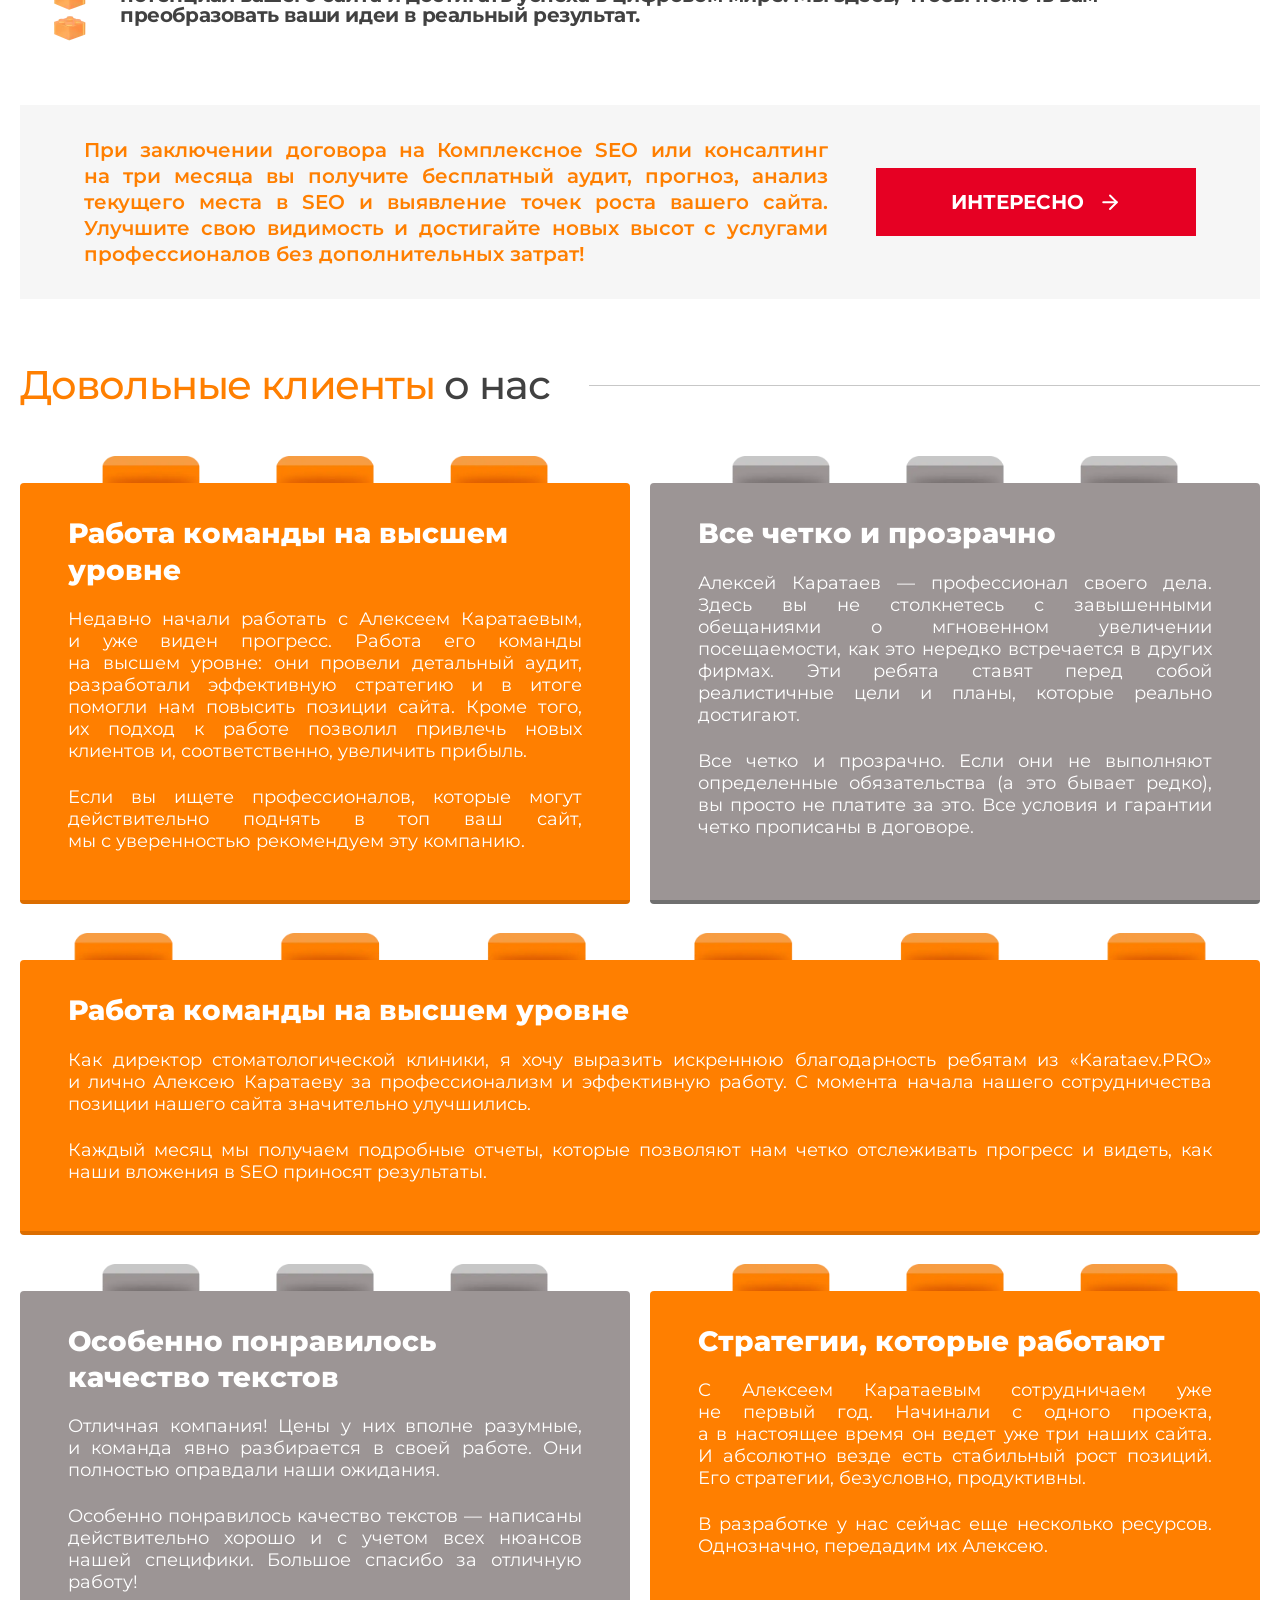
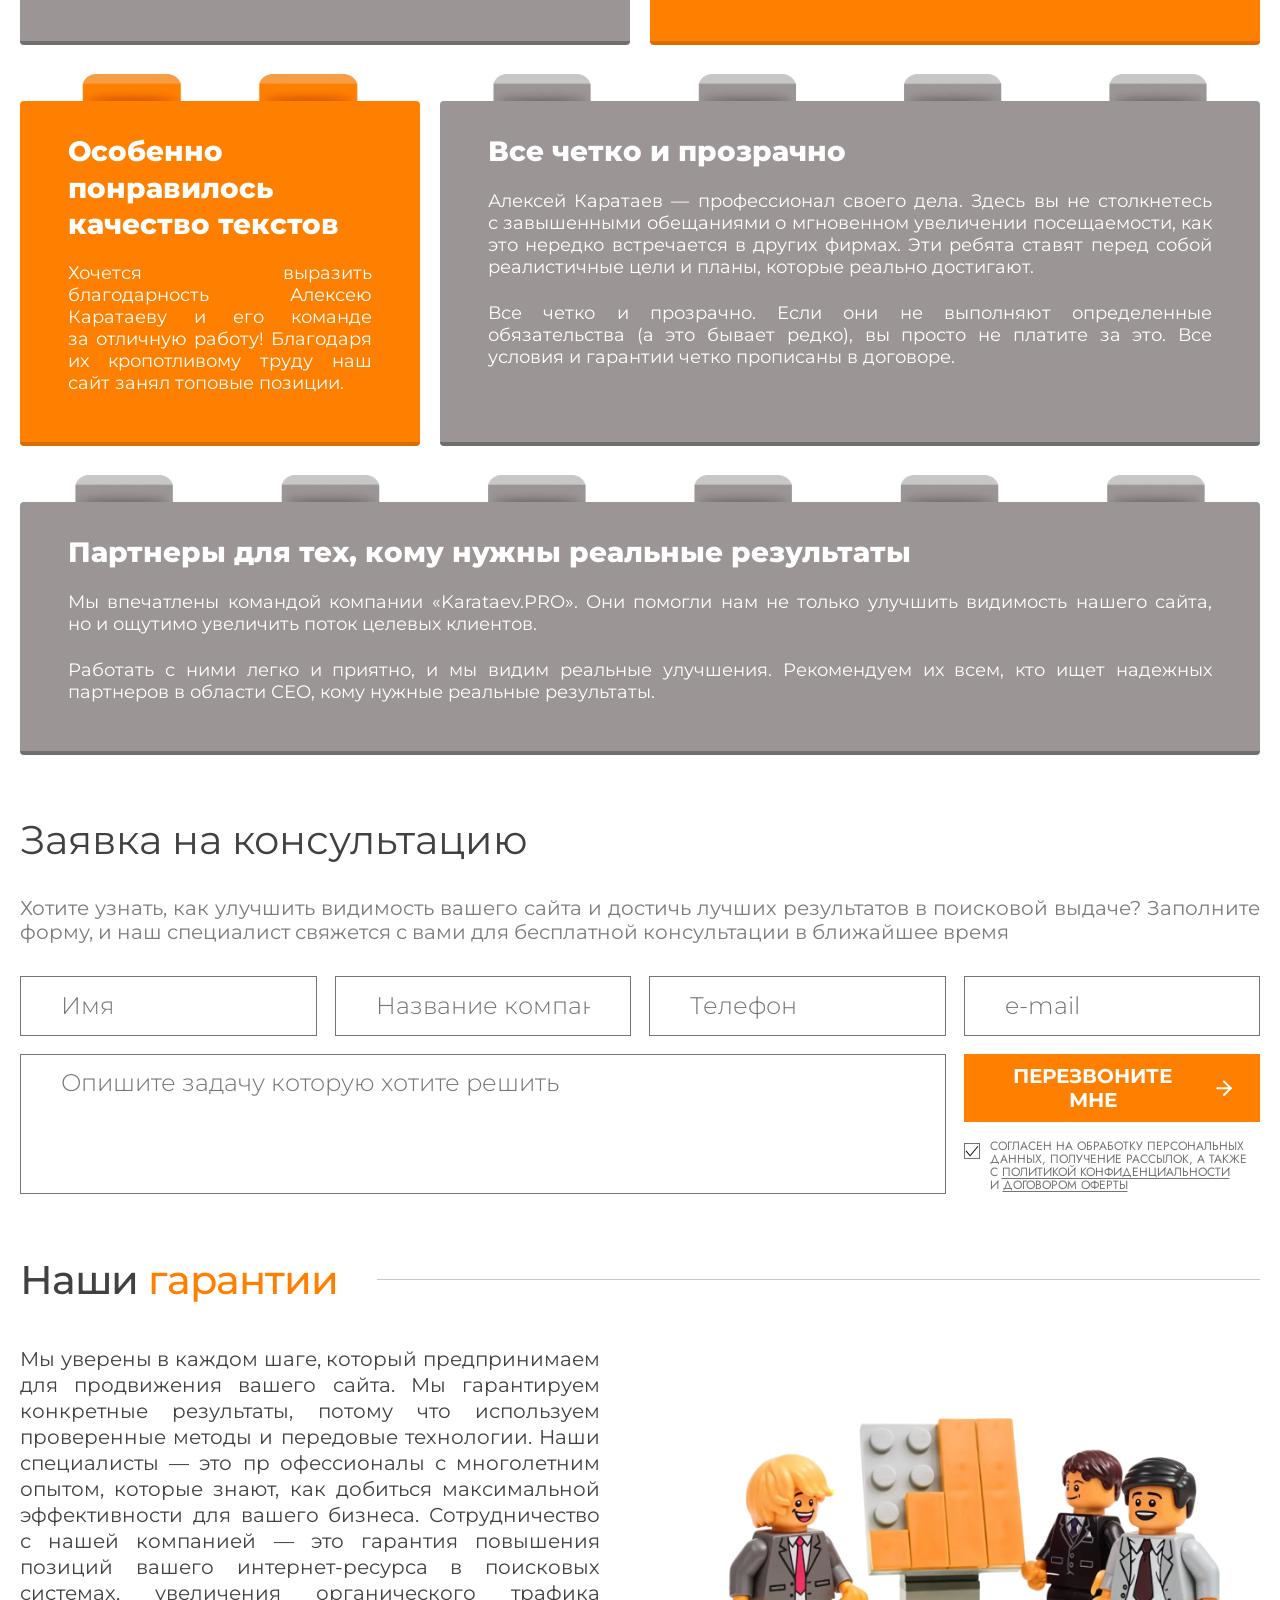
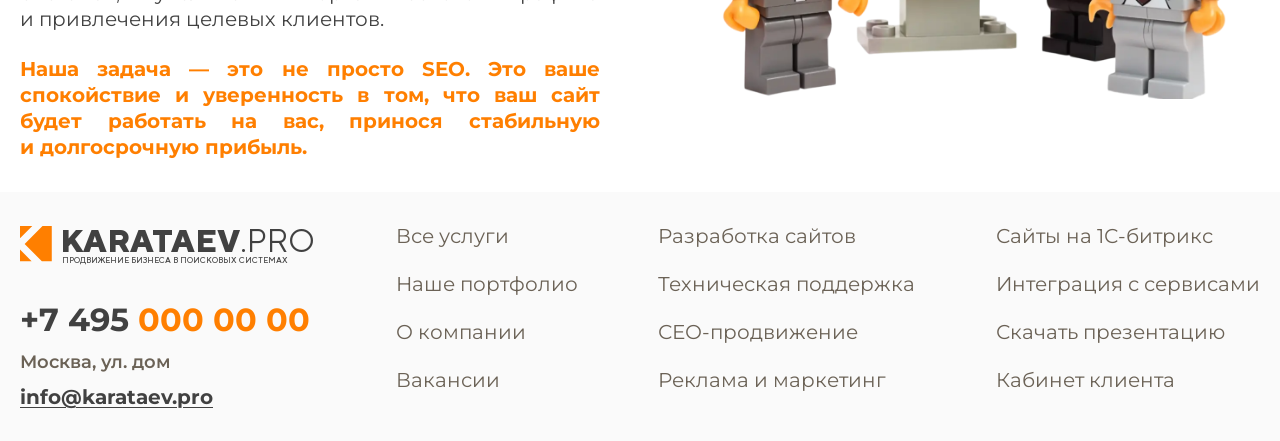
==== commit 91b240fd: "finish project" ====
--- a/app/index.html
+++ b/app/index.html
@@ -371,6 +371,860 @@
                 </li>
               </ul>
             </div>
+          </div>
+        </section>
+
+        <section class="section about">
+          <div class="container">
+            <div class="section-header">
+              <h2 class="section-title">
+                <span>
+                  О компании
+                </span>
+              </h2>
+            </div>
+
+            <div class="about-content">
+              <div class="about-content-start">
+                <p>
+                  Мы предоставляем комплексные отчеты и аналитику, которые помогают вам отслеживать прогресс и понимать, как наши усилия влияют на рост ваших доходов. Наша прозрачность и открытость при взаимодействии с клиентами позволяют вам всегда быть в курсе текущих достижений и предстоящих шагов. Мы верим, что успешное сотрудничество основывается на доверии и четком понимании целей. Поэтому SEO-продвижение сайтов заказать вы можете без опасений, уверенные, что каждый наш шаг и каждое решение будут направлены на достижение максимального успеха для вашего проекта.
+                </p>
+
+                <p>
+                  Наша студия активно использует передовые технологии и инструменты для достижения наилучших показателей при SEO-продвижении сайтов. Мы постоянно обучаемся и внедряем новейшие практики, чтобы оставаться среди лидеров данной индустрии. Это позволяет нам предлагать самые эффективные решения, соответствующие последним требованиям поисковых систем и потребностям вашей аудитории.
+                </p>
+
+                <a href="#" class="btn btn-more text-underline">
+                  Подробнее
+                </a>
+              </div>
+
+              <div class="about-content-end">
+                <form>
+                  <div class="form-fieldset-header">
+                    <h2 class="form-fieldset-header-title">
+                      <span class="text-color-primary">
+                        нужна консультация?
+                      </span>
+                    </h2>
+
+                    <p class="form-fieldset-header-text">
+                      Свяжитесь с нами
+                    </p>
+                  </div>
+
+                  <div class="field-controls" data-has-fields="2">
+                    <div class="fieldset">
+                      <div class="field-control">
+                        <input type="text" class="field field-md" name="Имя" placeholder="Имя" required>
+                      </div>
+                    </div>
+                    <div class="fieldset">
+                      <div class="field-control">
+                        <input type="text" class="field field-md" name="Название компании" placeholder="Название компании" required>
+                      </div>
+                    </div>
+                  </div>
+
+                  <div class="field-controls" data-has-fields="2">
+                    <div class="fieldset">
+                      <div class="field-control">
+                        <input type="tel" class="field field-md" name="Телефон" placeholder="Телефон" required>
+                      </div>
+                    </div>
+                    <div class="fieldset">
+                      <div class="field-control">
+                        <input type="email" class="field field-md" name="email" placeholder="e-mail" required>
+                      </div>
+                    </div>
+                  </div>
+
+                  <div class="field-controls">
+                    <div class="fieldset">
+                      <div class="field-control">
+                        <textarea class="field field-md" name="Комментарий" placeholder="Опишите задачу которую хотите решить" required></textarea>
+                      </div>
+                    </div>
+                  </div>
+
+                  <div class="form-footer">
+                    <div class="form-check">
+                      <label class="form-check-label">
+                        <input type="checkbox" class="form-check-input" name="policy" required checked>
+                        <span>
+                          СОГЛАСЕН НА ОБРАБОТКУ ПЕРСОНАЛЬНЫХ ДАННЫХ, ПОЛУЧЕНИЕ РАССЫЛОК, А ТАКЖЕ С <a href="#" class="btn btn-inline text-underline">ПОЛИТИКОЙ КОНФИДЕНЦИАЛЬНОСТИ</a> и <a href="#" class="btn btn-inline text-underline">договором оферты</a>
+                        </span>
+                      </label>
+                    </div>
+
+                    <button type="submit" class="btn btn-lg btn-primary btn-submit">
+                      ПЕРЕЗВОНИТЕ МНЕ
+
+                      <span class="icon">
+                        <svg>
+                          <use xlink:href="img/icons/arrow-right.svg#svg-arrow-right"></use>
+                        </svg>
+                      </span>
+                    </button>
+                  </div>
+                </form>
+              </div>
+            </div>
+          </div>
+        </section>
+
+        <section class="section case">
+          <div class="container">
+            <div class="section-header">
+              <h2 class="section-title">
+                <span>
+                  <span class="text-primary-color">Топ</span> кейсов
+                </span>
+              </h2>
+            </div>
+
+            <div class="case-content">
+              <article class="case-item">
+                <a href="#" class="stretched-link"></a>
+
+                <div class="case-item-pictures">
+                  <picture class="case-item-picture">
+                    <source srcset="img/case/case-item-1-1.webp" type="image/webp">
+                    <img loading="lazy" src="img/case/case-item-1-1.jpg" class="case-item-image" width="275" height="405" alt="Картинка">
+                  </picture>
+
+                  <picture class="case-item-picture">
+                    <source srcset="img/case/case-item-1-2.webp" type="image/webp">
+                    <img loading="lazy" src="img/case/case-item-1-2.jpg" class="case-item-image" width="275" height="490" alt="Картинка">
+                  </picture>
+                </div>
+
+                <p class="case-item-suptitle">
+                  Дизайн сайта и продвижение
+                </p>
+                <h3 class="case-item-title">
+                  Название проекта
+                </h3>
+              </article>
+
+              <article class="case-item">
+                <a href="#" class="stretched-link"></a>
+
+                <div class="case-item-pictures">
+                  <picture class="case-item-picture">
+                    <source srcset="img/case/case-item-2-1.webp" type="image/webp">
+                    <img loading="lazy" src="img/case/case-item-2-1.jpg" class="case-item-image" width="275" height="405" alt="Картинка">
+                  </picture>
+
+                  <picture class="case-item-picture">
+                    <source srcset="img/case/case-item-2-2.webp" type="image/webp">
+                    <img loading="lazy" src="img/case/case-item-2-2.jpg" class="case-item-image" width="275" height="490" alt="Картинка">
+                  </picture>
+                </div>
+
+                <p class="case-item-suptitle">
+                  Дизайн сайта и продвижение
+                </p>
+                <h3 class="case-item-title">
+                  Название проекта
+                </h3>
+              </article>
+
+              <article class="case-item">
+                <a href="#" class="stretched-link"></a>
+
+                <div class="case-item-pictures">
+                  <picture class="case-item-picture">
+                    <source srcset="img/case/case-item-3-1.webp" type="image/webp">
+                    <img loading="lazy" src="img/case/case-item-3-1.jpg" class="case-item-image" width="275" height="405" alt="Картинка">
+                  </picture>
+
+                  <picture class="case-item-picture">
+                    <source srcset="img/case/case-item-3-2.webp" type="image/webp">
+                    <img loading="lazy" src="img/case/case-item-3-2.jpg" class="case-item-image" width="275" height="490" alt="Картинка">
+                  </picture>
+                </div>
+
+                <p class="case-item-suptitle">
+                  Дизайн сайта и продвижение
+                </p>
+                <h3 class="case-item-title">
+                  Название проекта
+                </h3>
+              </article>
+            </div>
+
+            <div class="case-footer">
+              <a href="#" class="btn btn-more text-underline">
+                ОЗНАКОМИТСЯ С ПОРТФОЛИО
+              </a>
+            </div>
+          </div>
+        </section>
+
+        <section class="section partners">
+          <div class="container">
+            <div class="section-header">
+              <h2 class="section-title">
+                <span>
+                  Нам <span class="text-color-primary">доверяют</span>
+                </span>
+              </h2>
+            </div>
+
+            <div class="partners-content">
+              <article class="partners-item">
+                <picture>
+                  <source srcset="img/partners/image-1.webp" type="image/webp">
+                  <img loading="lazy" src="img/partners/image-1.jpg" class="partners-item-image" width="363" height="113" alt="Картинка">
+                </picture>
+              </article>
+              <article class="partners-item">
+                <picture>
+                  <source srcset="img/partners/image-2.webp" type="image/webp">
+                  <img loading="lazy" src="img/partners/image-2.jpg" class="partners-item-image" width="363" height="113" alt="Картинка">
+                </picture>
+              </article>
+              <article class="partners-item">
+                <picture>
+                  <source srcset="img/partners/image-3.webp" type="image/webp">
+                  <img loading="lazy" src="img/partners/image-3.jpg" class="partners-item-image" width="363" height="113" alt="Картинка">
+                </picture>
+              </article>
+              <article class="partners-item">
+                <picture>
+                  <source srcset="img/partners/image-4.webp" type="image/webp">
+                  <img loading="lazy" src="img/partners/image-4.jpg" class="partners-item-image" width="363" height="113" alt="Картинка">
+                </picture>
+              </article>
+              <article class="partners-item">
+                <picture>
+                  <source srcset="img/partners/image-5.webp" type="image/webp">
+                  <img loading="lazy" src="img/partners/image-5.jpg" class="partners-item-image" width="363" height="113" alt="Картинка">
+                </picture>
+              </article>
+              <article class="partners-item">
+                <picture>
+                  <source srcset="img/partners/image-6.webp" type="image/webp">
+                  <img loading="lazy" src="img/partners/image-6.jpg" class="partners-item-image" width="363" height="113" alt="Картинка">
+                </picture>
+              </article>
+              <article class="partners-item">
+                <picture>
+                  <source srcset="img/partners/image-7.webp" type="image/webp">
+                  <img loading="lazy" src="img/partners/image-7.jpg" class="partners-item-image" width="363" height="113" alt="Картинка">
+                </picture>
+              </article>
+              <article class="partners-item">
+                <picture>
+                  <source srcset="img/partners/image-8.webp" type="image/webp">
+                  <img loading="lazy" src="img/partners/image-8.jpg" class="partners-item-image" width="363" height="113" alt="Картинка">
+                </picture>
+              </article>
+            </div>
+          </div>
+        </section>
+
+        <section class="section features">
+          <div class="container">
+            <div class="section-header">
+              <h2 class="section-title">
+                <span>
+                  Решения для людей <span class="text-color-primary">от людей</span>
+                </span>
+              </h2>
+            </div>
+
+            <div class="features-content">
+              <div class="features-content-start">
+                <div class="features-content-start-text">
+                  <p>
+                    Мы — команда специалистов, успешно работающих в интернете с начала 21ого века. Начинали с проектов на рынке USA, что дало опыт существования в невероятно конкурентном поле. С 2006 г успешно работаем в РФ. Десятки развитых с нашей помощью своих и клиентских проектов. Сегодня это миллионы посетителей в месяц.
+                  </p>
+                </div>
+
+                <div class="features-content-items"
+                  data-transfer-origin="features"
+                  data-transfer-breakpoint="992">
+                  <article class="features-content-item">
+                    <h3 class="features-content-item-title">
+                      10+ лет
+                    </h3>
+                    <p class="features-content-item-text">
+                      Опыта в веб-разработке и продвижении сайтов
+                    </p>
+                  </article>
+                  <article class="features-content-item">
+                    <h3 class="features-content-item-title">
+                      100+
+                    </h3>
+                    <p class="features-content-item-text">
+                      Проектов разработано и поддерживается нами
+                    </p>
+                  </article>
+                  <article class="features-content-item">
+                    <h3 class="features-content-item-title">
+                      6 лет
+                    </h3>
+                    <p class="features-content-item-text">
+                      Средний срок сотрудничества с клиентом
+                    </p>
+                  </article>
+                </div>
+              </div>
+
+              <div class="features-content-end"
+                data-transfer-target="features">
+                <div class="features-content-end-picture">
+                  <span class="features-content-end-slogan">
+                    функциональность
+                    <br>
+                    смысл
+                  </span>
+                  <span class="features-content-end-slogan">
+                    польза
+                    <br>
+                    забота о клиентах
+                  </span>
+
+                  <picture>
+                    <source srcset="img/features/image.webp" type="image/webp">
+                    <img loading="lazy" src="img/features/image.png" class="features-content-end-image" width="450" height="240" alt="Картинка">
+                  </picture>
+                </div>
+              </div>
+            </div>
+          </div>
+        </section>
+
+        <section class="section">
+          <div class="container">
+            <form>
+              <div class="form-fieldset-header">
+                <h2 class="form-fieldset-header-title">
+                  Заявка на консультацию
+                </h2>
+
+                <p class="form-fieldset-header-text">
+                  Хотите узнать, как улучшить видимость вашего сайта и достичь лучших результатов в поисковой выдаче? Заполните форму, и наш специалист свяжется с вами для бесплатной консультации в ближайшее время
+                </p>
+              </div>
+
+              <div class="field-controls" data-has-fields="4">
+                <div class="fieldset">
+                  <div class="field-control">
+                    <input type="text" class="field" name="Имя" placeholder="Имя" required>
+                  </div>
+                </div>
+                <div class="fieldset">
+                  <div class="field-control">
+                    <input type="text" class="field" name="Название компании" placeholder="Название компании" required>
+                  </div>
+                </div>
+                <div class="fieldset">
+                  <div class="field-control">
+                    <input type="tel" class="field" name="Телефон" placeholder="Телефон" required>
+                  </div>
+                </div>
+                <div class="fieldset">
+                  <div class="field-control">
+                    <input type="email" class="field" name="email" placeholder="e-mail" required>
+                  </div>
+                </div>
+              </div>
+
+              <div class="field-controls" data-has-fields="4">
+                <div class="fieldset" data-columns-field="3">
+                  <div class="field-control">
+                    <textarea class="field" name="Комментарий" placeholder="Опишите задачу которую хотите решить" required></textarea>
+                  </div>
+                </div>
+
+                <div class="form-footer">
+                  <button type="submit" class="btn btn-lg btn-primary btn-submit">
+                    ПЕРЕЗВОНИТЕ МНЕ
+
+                    <span class="icon">
+                      <svg>
+                        <use xlink:href="img/icons/arrow-right.svg#svg-arrow-right"></use>
+                      </svg>
+                    </span>
+                  </button>
+
+                  <div class="form-check">
+                    <label class="form-check-label">
+                      <input type="checkbox" class="form-check-input" name="policy" required checked>
+                      <span>
+                        СОГЛАСЕН НА ОБРАБОТКУ ПЕРСОНАЛЬНЫХ ДАННЫХ, ПОЛУЧЕНИЕ РАССЫЛОК, А ТАКЖЕ С <a href="#" class="btn btn-inline text-underline">ПОЛИТИКОЙ КОНФИДЕНЦИАЛЬНОСТИ</a> и <a href="#" class="btn btn-inline text-underline">договором оферты</a>
+                      </span>
+                    </label>
+                  </div>
+                </div>
+              </div>
+            </form>
+          </div>
+        </section>
+
+        <section class="section benefits">
+          <div class="container">
+            <div class="section-header">
+              <h2 class="section-title">
+                <span>
+                  <span class="text-color-primary">Преимущества</span> работы с нами
+                </span>
+              </h2>
+            </div>
+
+            <div class="swiper-container benefits-swiper">
+              <div class="swiper">
+                <div class="swiper-wrapper">
+                  <div class="swiper-slide">
+                    <article class="benefits-item">
+                      <picture
+                        data-transfer-origin="benefits-item-1"
+                        data-transfer-breakpoint="992">
+                        <source srcset="img/benefits/image-1.webp" type="image/webp">
+                        <img loading="lazy" src="img/benefits/image-1.png" class="benefits-item-image" width="204" height="220" alt="Картинка">
+                      </picture>
+
+                      <div class="benefits-item-content">
+                        <h3 class="benefits-item-title"
+                          data-transfer-target="benefits-item-1">
+                          Оптимизация с использованием новейших технологий
+                        </h3>
+
+                        <p class="benefits-item-text">
+                          Мы используем самые современные инструменты и методы для достижения максимальных результатов. Технологии последнего поколения помогут вывести ваш веб- сайт на новый уровень и значительно повысить его эффективность. Мы постоянно обновляем наши знания и инструменты, чтобы быть на шаг впереди.
+                        </p>
+                      </div>
+                    </article>
+                  </div>
+                  <div class="swiper-slide">
+                    <article class="benefits-item">
+                      <picture
+                        data-transfer-origin="benefits-item-2"
+                        data-transfer-breakpoint="992">
+                        <source srcset="img/benefits/image-2.webp" type="image/webp">
+                        <img loading="lazy" src="img/benefits/image-2.png" class="benefits-item-image" width="204" height="220" alt="Картинка">
+                      </picture>
+
+                      <div class="benefits-item-content">
+                        <h3 class="benefits-item-title"
+                          data-transfer-target="benefits-item-2">
+                          Прогнозируемые и измеряемые результаты
+                        </h3>
+
+                        <p class="benefits-item-text">
+                          Мы устанавливаем четкие цели и показываем, как наши действия приводят к конкретным результатам. Вы будете знать, чего ожидать и как оценивать эффективность наших стратегий.
+                        </p>
+                      </div>
+                    </article>
+                  </div>
+                  <div class="swiper-slide">
+                    <article class="benefits-item">
+                      <picture
+                        data-transfer-origin="benefits-item-3"
+                        data-transfer-breakpoint="992">
+                        <source srcset="img/benefits/image-3.webp" type="image/webp">
+                        <img loading="lazy" src="img/benefits/image-3.png" class="benefits-item-image" width="204" height="220" alt="Картинка">
+                      </picture>
+
+                      <div class="benefits-item-content">
+                        <h3 class="benefits-item-title"
+                          data-transfer-target="benefits-item-3">
+                          Комплексный подход к продвижению
+                        </h3>
+
+                        <p class="benefits-item-text">
+                          Мы обеспечиваем полный спектр услуг от технической оптимизации до создания контента и управления репутацией. Это означает, что все аспекты вашего SEO-проекта будут охвачены и эффективно управляться.
+                        </p>
+                      </div>
+                    </article>
+                  </div>
+                  <div class="swiper-slide">
+                    <article class="benefits-item">
+                      <picture
+                        data-transfer-origin="benefits-item-4"
+                        data-transfer-breakpoint="992">
+                        <source srcset="img/benefits/image-4.webp" type="image/webp">
+                        <img loading="lazy" src="img/benefits/image-4.png" class="benefits-item-image" width="204" height="220" alt="Картинка">
+                      </picture>
+
+                      <div class="benefits-item-content">
+                        <h3 class="benefits-item-title"
+                          data-transfer-target="benefits-item-4">
+                          Опыт и экспертность
+                        </h3>
+
+                        <p class="benefits-item-text">
+                          Наша команда состоит из высококвалифицированных специалистов с многолетним опытом в SEO. Опыт наших экспертов гарантирует рост и развитие вашего проекта.
+                        </p>
+                      </div>
+                    </article>
+                  </div>
+                  <div class="swiper-slide">
+                    <article class="benefits-item">
+                      <picture
+                        data-transfer-origin="benefits-item-5"
+                        data-transfer-breakpoint="992">
+                        <source srcset="img/benefits/image-5.webp" type="image/webp">
+                        <img loading="lazy" src="img/benefits/image-5.png" class="benefits-item-image" width="204" height="220" alt="Картинка">
+                      </picture>
+
+                      <div class="benefits-item-content">
+                        <h3 class="benefits-item-title"
+                          data-transfer-target="benefits-item-5">
+                          Проверенные результаты и прозрачность
+                        </h3>
+
+                        <p class="benefits-item-text">
+                          Мы предоставляем четкие и детализированные отчеты, которые показывают, как наши действия влияют на вашу видимость в поисковых системах. Вы будете видеть конкретные улучшения и изменения, что придаст уверенности в том, что инвестиции в SEO, действительно, работают на вас.
+                        </p>
+                      </div>
+                    </article>
+                  </div>
+                  <div class="swiper-slide">
+                    <article class="benefits-item">
+                      <picture
+                        data-transfer-origin="benefits-item-6"
+                        data-transfer-breakpoint="992">
+                        <source srcset="img/benefits/image-6.webp" type="image/webp">
+                        <img loading="lazy" src="img/benefits/image-6.png" class="benefits-item-image" width="204" height="220" alt="Картинка">
+                      </picture>
+
+                      <div class="benefits-item-content">
+                        <h3 class="benefits-item-title"
+                          data-transfer-target="benefits-item-6">
+                          Доступные цены
+                        </h3>
+
+                        <p class="benefits-item-text">
+                          Мы предлагаем конкурентоспособные цены на все наши услуги, что позволяет вам получить высококачественное веб-продвижение без лишних затрат. Наша ценовая политика прозрачна и справедлива, поэтому вы всегда знаете, за что платите.
+                        </p>
+                      </div>
+                    </article>
+                  </div>
+                  <div class="swiper-slide">
+                    <article class="benefits-item">
+                      <picture
+                        data-transfer-origin="benefits-item-7"
+                        data-transfer-breakpoint="992">
+                        <source srcset="img/benefits/image-7.webp" type="image/webp">
+                        <img loading="lazy" src="img/benefits/image-7.png" class="benefits-item-image" width="204" height="220" alt="Картинка">
+                      </picture>
+
+                      <div class="benefits-item-content">
+                        <h3 class="benefits-item-title"
+                          data-transfer-target="benefits-item-7">
+                          Постоянная поддержка и адаптация
+                        </h3>
+
+                        <p class="benefits-item-text">
+                          Мы всегда на связи и готовы вносить изменения в план работы в зависимости от ваших потребностей и изменений на рынке. Это гарантирует, что ваш проект всегда будет актуален и эффективен, а ваш бизнес будет гибким и успешным в постоянно меняющемся онлайн-пространстве.
+                        </p>
+                      </div>
+                    </article>
+                  </div>
+                  <div class="swiper-slide">
+                    <article class="benefits-item">
+                      <picture
+                        data-transfer-origin="benefits-item-8"
+                        data-transfer-breakpoint="992">
+                        <source srcset="img/benefits/image-8.webp" type="image/webp">
+                        <img loading="lazy" src="img/benefits/image-8.png" class="benefits-item-image" width="204" height="220" alt="Картинка">
+                      </picture>
+
+                      <div class="benefits-item-content">
+                        <h3 class="benefits-item-title"
+                          data-transfer-target="benefits-item-8">
+                          Индивидуальные стратегии под ваш бизнес
+                        </h3>
+
+                        <p class="benefits-item-text">
+                          Каждый бизнес уникален. Поэтому мы разрабатываем стратегии, учитывающие особенности вашего рынка и потребности вашей целевой аудитории. Вы увидите, как ваш сайт преобразуется, когда каждая деталь оптимизирована под ваши цели. Это именно тот путь к успеху, который вы искали.
+                        </p>
+                      </div>
+                    </article>
+                  </div>
+                </div>
+              </div>
+
+              <div class="swiper-footer">
+                <div class="swiper-button-prev">
+                  <span class="icon">
+                    <svg>
+                      <use xlink:href="img/icons/swiper-prev.svg#svg-swiper-prev"></use>
+                    </svg>
+                  </span>
+                </div>
+                <div class="swiper-pagination"></div>
+                <div class="swiper-button-next">
+                  <span class="icon">
+                    <svg>
+                      <use xlink:href="img/icons/swiper-next.svg#svg-swiper-next"></use>
+                    </svg>
+                  </span>
+                </div>
+              </div>
+            </div>
+
+            <blockquote class="blockquote">
+              <div class="blockquote-content">
+                <p>
+                  Каждое из этих преимуществ направлено на то, чтобы вы могли максимально эффективно использовать потенциал вашего сайта и достигать успеха в цифровом мире. Мы здесь, чтобы помочь вам преобразовать ваши идеи в реальный результат.
+                </p>
+              </div>
+            </blockquote>
+          </div>
+        </section>
+
+        <section class="section insight">
+          <div class="container">
+            <div class="insight-content">
+              <div class="insight-content-text">
+                <p>
+                  При заключении договора на Комплексное SEO или консалтинг на три месяца вы получите бесплатный аудит, прогноз, анализ текущего места в SEO и выявление точек роста вашего сайта. Улучшите свою видимость и достигайте новых высот с услугами профессионалов без дополнительных затрат!
+                </p>
+              </div>
+
+              <button type="button" class="btn btn-lg btn-secondary insight-content-btn">
+                ИНТЕРЕСНО
+
+                <span class="icon">
+                  <svg>
+                    <use xlink:href="img/icons/arrow-right.svg#svg-arrow-right"></use>
+                  </svg>
+                </span>
+              </button>
+            </div>
+          </div>
+        </section>
+
+        <section class="section reviews">
+          <div class="container">
+            <div class="section-header">
+              <h2 class="section-title">
+                <span>
+                  <span class="text-color-primary">Довольные клиенты</span> о нас
+                </span>
+              </h2>
+            </div>
+
+            <div class="reviews-content">
+              <article class="reviews-item">
+                <div class="reviews-item-content">
+                  <h3 class="reviews-item-title">
+                    Работа команды на высшем уровне
+                  </h3>
+
+                  <div class="reviews-item-text">
+                    <p>
+                      Недавно начали работать с Алексеем Каратаевым, и уже виден прогресс. Работа его команды на высшем уровне: они провели детальный аудит, разработали эффективную стратегию и в итоге помогли нам повысить позиции сайта. Кроме того, их подход к работе позволил привлечь новых клиентов и, соответственно, увеличить прибыль.
+                    </p>
+
+                    <p>
+                      Если вы ищете профессионалов, которые могут действительно поднять в топ ваш сайт, мы с уверенностью рекомендуем эту компанию.
+                    </p>
+                  </div>
+                </div>
+              </article>
+              <article class="reviews-item">
+                <div class="reviews-item-content">
+                  <h3 class="reviews-item-title">
+                    Все четко и прозрачно
+                  </h3>
+
+                  <div class="reviews-item-text">
+                    <p>
+                      Алексей Каратаев — профессионал своего дела. Здесь вы не столкнетесь с завышенными обещаниями о мгновенном увеличении посещаемости, как это нередко встречается в других фирмах. Эти ребята ставят перед собой реалистичные цели и планы, которые реально достигают.
+                    </p>
+
+                    <p>
+                      Все четко и прозрачно. Если они не выполняют определенные обязательства (а это бывает редко), вы просто не платите за это. Все условия и гарантии четко прописаны в договоре.
+                    </p>
+                  </div>
+                </div>
+              </article>
+              <article class="reviews-item"
+                data-reviews-more="content">
+                <div class="reviews-item-content">
+                  <h3 class="reviews-item-title">
+                    Работа команды на высшем уровне
+                  </h3>
+
+                  <div class="reviews-item-text">
+                    <p>
+                      Как директор стоматологической клиники, я хочу выразить искреннюю благодарность ребятам из «Karataev.PRO» и лично Алексею Каратаеву за профессионализм и эффективную работу. С момента начала нашего сотрудничества позиции нашего сайта значительно улучшились.
+                    </p>
+
+                    <p>
+                      Каждый месяц мы получаем подробные отчеты, которые позволяют нам четко отслеживать прогресс и видеть, как наши вложения в SEO приносят результаты.
+                    </p>
+                  </div>
+                </div>
+              </article>
+              <article class="reviews-item"
+                data-reviews-more="content">
+                <div class="reviews-item-content">
+                  <h3 class="reviews-item-title">
+                    Особенно понравилось качество текстов
+                  </h3>
+
+                  <div class="reviews-item-text">
+                    <p>
+                      Отличная компания! Цены у них вполне разумные, и команда явно разбирается в своей работе. Они полностью оправдали наши ожидания.
+                    </p>
+
+                    <p>
+                      Особенно понравилось качество текстов — написаны действительно хорошо и с учетом всех нюансов нашей специфики. Большое спасибо за отличную работу!
+                    </p>
+                  </div>
+                </div>
+              </article>
+              <article class="reviews-item"
+                data-reviews-more="content">
+                <div class="reviews-item-content">
+                  <h3 class="reviews-item-title">
+                    Стратегии, которые работают
+                  </h3>
+
+                  <div class="reviews-item-text">
+                    <p>
+                      С Алексеем Каратаевым сотрудничаем уже не первый год. Начинали с одного проекта, а в настоящее время он ведет уже три наших сайта. И абсолютно везде есть стабильный рост позиций. Его стратегии, безусловно, продуктивны.
+                    </p>
+
+                    <p>
+                      В разработке у нас сейчас еще несколько ресурсов. Однозначно, передадим их Алексею.
+                    </p>
+                  </div>
+                </div>
+              </article>
+              <article class="reviews-item"
+                data-reviews-more="content">
+                <div class="reviews-item-content">
+                  <h3 class="reviews-item-title">
+                    Особенно понравилось качество текстов
+                  </h3>
+
+                  <div class="reviews-item-text">
+                    <p>
+                      Хочется выразить благодарность Алексею Каратаеву и его команде за отличную работу! Благодаря их кропотливому труду наш сайт занял топовые позиции.
+                    </p>
+                  </div>
+                </div>
+              </article>
+              <article class="reviews-item"
+                data-reviews-more="content">
+                <div class="reviews-item-content">
+                  <h3 class="reviews-item-title">
+                    Все четко и прозрачно
+                  </h3>
+
+                  <div class="reviews-item-text">
+                    <p>
+                      Алексей Каратаев — профессионал своего дела. Здесь вы не столкнетесь с завышенными обещаниями о мгновенном увеличении посещаемости, как это нередко встречается в других фирмах. Эти ребята ставят перед собой реалистичные цели и планы, которые реально достигают.
+                    </p>
+
+                    <p>
+                      Все четко и прозрачно. Если они не выполняют определенные обязательства (а это бывает редко), вы просто не платите за это. Все условия и гарантии четко прописаны в договоре.
+                    </p>
+                  </div>
+                </div>
+              </article>
+              <article class="reviews-item"
+                data-reviews-more="content">
+                <div class="reviews-item-content">
+                  <h3 class="reviews-item-title">
+                    Партнеры для тех, кому нужны реальные результаты
+                  </h3>
+
+                  <div class="reviews-item-text">
+                    <p>
+                      Мы впечатлены командой компании «Karataev.PRO». Они помогли нам не только улучшить видимость нашего сайта, но и ощутимо увеличить поток целевых клиентов.
+                    </p>
+
+                    <p>
+                      Работать с ними легко и приятно, и мы видим реальные улучшения. Рекомендуем их всем, кто ищет надежных партнеров в области СЕО, кому нужные реальные результаты.
+                    </p>
+                  </div>
+                </div>
+              </article>
+            </div>
+
+            <div class="reviews-footer">
+              <button type="button" class="btn btn-more"
+                data-reviews-more="button">
+                БОЛЬШЕ ОТЗЫВОВ
+              </button>
+            </div>
+          </div>
+        </section>
+
+        <section class="section">
+          <div class="container">
+            <form>
+              <div class="form-fieldset-header">
+                <h2 class="form-fieldset-header-title">
+                  Заявка на консультацию
+                </h2>
+
+                <p class="form-fieldset-header-text">
+                  Хотите узнать, как улучшить видимость вашего сайта и достичь лучших результатов в поисковой выдаче? Заполните форму, и наш специалист свяжется с вами для бесплатной консультации в ближайшее время
+                </p>
+              </div>
+
+              <div class="field-controls" data-has-fields="4">
+                <div class="fieldset">
+                  <div class="field-control">
+                    <input type="text" class="field" name="Имя" placeholder="Имя" required>
+                  </div>
+                </div>
+                <div class="fieldset">
+                  <div class="field-control">
+                    <input type="text" class="field" name="Название компании" placeholder="Название компании" required>
+                  </div>
+                </div>
+                <div class="fieldset">
+                  <div class="field-control">
+                    <input type="tel" class="field" name="Телефон" placeholder="Телефон" required>
+                  </div>
+                </div>
+                <div class="fieldset">
+                  <div class="field-control">
+                    <input type="email" class="field" name="email" placeholder="e-mail" required>
+                  </div>
+                </div>
+              </div>
+
+              <div class="field-controls" data-has-fields="4">
+                <div class="fieldset" data-columns-field="3">
+                  <div class="field-control">
+                    <textarea class="field" name="Комментарий" placeholder="Опишите задачу которую хотите решить" required></textarea>
+                  </div>
+                </div>
+
+                <div class="form-footer">
+                  <button type="submit" class="btn btn-lg btn-primary btn-submit">
+                    ПЕРЕЗВОНИТЕ МНЕ
+
+                    <span class="icon">
+                      <svg>
+                        <use xlink:href="img/icons/arrow-right.svg#svg-arrow-right"></use>
+                      </svg>
+                    </span>
+                  </button>
+
+                  <div class="form-check">
+                    <label class="form-check-label">
+                      <input type="checkbox" class="form-check-input" name="policy" required checked>
+                      <span>
+                        СОГЛАСЕН НА ОБРАБОТКУ ПЕРСОНАЛЬНЫХ ДАННЫХ, ПОЛУЧЕНИЕ РАССЫЛОК, А ТАКЖЕ С <a href="#" class="btn btn-inline text-underline">ПОЛИТИКОЙ КОНФИДЕНЦИАЛЬНОСТИ</a> и <a href="#" class="btn btn-inline text-underline">договором оферты</a>
+                      </span>
+                    </label>
+                  </div>
+                </div>
+              </div>
+            </form>
           </div>
         </section>
 
--- a/app/css/main.css
+++ b/app/css/main.css
@@ -1,6 +1,7 @@
 :root {
   --font-family: "Montserrat", sans-serif;
   --font-secondary: "TTNorms", sans-serif;
+  --font-third: "Jost", sans-serif;
   --content-width: 100rem;
   --container-offset: 1.25rem;
   --container-width: calc(var(--content-width) + (var(--container-offset) * 2));
@@ -278,7 +279,7 @@
   cursor: pointer;
   position: absolute;
   inset: 0;
-  z-index: 1;
+  z-index: 10;
 }
 
 .list-reset {
@@ -723,6 +724,11 @@
   bottom: var(--_padding);
 }
 
+.btn-more {
+  --_fw: 700;
+  --_color: #939393;
+}
+
 .btn-check {
   position: absolute;
   clip: rect(0, 0, 0, 0);
@@ -741,7 +747,7 @@
   --_ls: inherit;
   --_color: inherit;
   display: inline;
-  text-transform: initial;
+  text-transform: inherit;
 }
 
 .btn-inherit {
@@ -750,7 +756,7 @@
   --_lh: inherit;
   --_ls: inherit;
   --_color: inherit;
-  text-transform: initial;
+  text-transform: inherit;
 }
 
 .btn-base {
@@ -776,59 +782,40 @@
   --_fw: 700;
   --_rounded: 0;
   --_padding: .25rem 1.5rem;
+  --_icon-size: 1.25rem;
 }
 @media (min-width: 992px) {
   .btn-lg {
     --_height: 4.25rem;
     --_fs: 1.25rem;
-  }
-}
-
-.form-control-requireds,
+    --_icon-size: 1.5rem;
+    gap: 0.875rem;
+  }
+}
+
 .form-fieldset-header {
-  display: -webkit-box;
-  display: -ms-flexbox;
-  display: flex;
-  -webkit-box-align: center;
-  -ms-flex-align: center;
-  align-items: center;
-  -webkit-box-pack: justify;
-  -ms-flex-pack: justify;
-  justify-content: space-between;
-  gap: 0.75rem 1rem;
-  color: var(--gray-300);
-}
-.form-control-requireds .form-check,
-.form-fieldset-header .form-check {
+  margin-bottom: 2rem;
+}
+.form-fieldset-header-title {
+  font-size: 2rem;
+  font-weight: 400;
   color: inherit;
-}
-.form-control-requireds .form-check-input:checked,
-.form-fieldset-header .form-check-input:checked {
-  --bs-form-check-bg-image: url('data:image/svg+xml,%3Csvg xmlns="http://www.w3.org/2000/svg" viewBox="0 0 20 20"%3E%3Ccircle cx="10" cy="10" r="8" stroke="none" fill="%23b3b3b3" /%3E%3C/svg%3E') ;
-}
-.form-control-requireds:not(:first-child),
-.form-fieldset-header:not(:first-child) {
-  margin-top: 1.5rem;
-}
-.form-control-requireds:not(:last-child),
-.form-fieldset-header:not(:last-child) {
-  margin-bottom: 1.5rem;
-}
-
-.form-control-requireds .required {
-  color: inherit;
-  margin-bottom: 0;
-}
-
-.form-fieldset-header {
-  -ms-flex-wrap: wrap;
-  flex-wrap: wrap;
-}
-.form-fieldset-header-title {
-  font-size: 1.25rem;
-  font-weight: 300;
-  letter-spacing: normal;
-  color: inherit;
+  margin-bottom: 2rem;
+}
+@media (min-width: 992px) {
+  .form-fieldset-header-title {
+    font-size: 2.5rem;
+  }
+}
+.form-fieldset-header-text {
+  font-size: 1rem;
+  line-height: 1.2;
+  color: #7C7C7C;
+}
+@media (min-width: 992px) {
+  .form-fieldset-header-text {
+    font-size: 1.25rem;
+  }
 }
 
 .field-control,
@@ -845,20 +832,20 @@
   --_width: 100%;
   --_height: 2.5rem;
   --_fs: var(--fs-base);
-  --_fw: var(--fw-base);
+  --_fw: 300;
   --_lh: var(--lh-base);
   --_ls: var(--ls-base);
-  --_color: var(--gray-300);
+  --_color: #747474;
   --_bg: transparent;
   --_border-width: 1px;
   --_border-solid: solid;
   --_border-color: currentColor;
-  --_rounded: 1.5rem;
-  --_padding: .625rem 1rem;
-  --_color-hover: var(--gray-800);
+  --_rounded: 0rem;
+  --_padding: .5875rem .75rem;
+  --_color-hover: var(--primary);
   --_bg-hover: transparent;
   --_border-color-hover: currentColor;
-  --_color-active: var(--gray-800);
+  --_color-active: var(--primary);
   --_bg-active: transparent;
   --_border-color-active: currentColor;
   width: var(--_width);
@@ -886,8 +873,13 @@
 }
 @media (min-width: 992px) {
   .field {
-    --_height: 3.125rem;
-    --_padding: .78125rem 1rem;
+    --_height: 3.75rem;
+    --_fs: 1.5rem;
+    --_padding: .825rem 2.5rem;
+  }
+  .field.field-md {
+    --_height: 2.75rem;
+    --_padding: .375rem 2.5rem;
   }
 }
 .field::-webkit-input-placeholder {
@@ -916,27 +908,17 @@
   border-color: var(--_border-color-active);
 }
 
-textarea {
-  height: 7.5rem;
+textarea.field {
+  height: 12.5rem;
   resize: none;
 }
 @media (min-width: 992px) {
-  textarea {
-    height: 10rem;
-  }
-}
-
-.required {
-  font-size: 0.625rem;
-  color: var(--gray-300);
-  -webkit-margin-start: auto;
-  margin-inline-start: auto;
-  margin-bottom: 0.5rem;
-  text-align: end;
-}
-@media (min-width: 992px) {
-  .required {
-    font-size: 0.75rem;
+  textarea.field {
+    height: 8.75rem;
+  }
+  textarea.field.field-md {
+    --_padding: .825rem 2.5rem;
+    height: 7.5rem;
   }
 }
 
@@ -944,17 +926,45 @@
   --_width: 100%;
 }
 .btn-submit:not(:first-child) {
-  margin-top: 1.5rem;
+  margin-top: 0.875rem;
+}
+@media (min-width: 992px) {
+  .btn-submit:not(:first-child) {
+    margin-top: 1.125rem;
+  }
 }
 
 .field-controls + .field-controls {
-  margin-top: 1.5rem;
+  margin-top: 0.875rem;
+}
+@media (min-width: 992px) {
+  .field-controls + .field-controls {
+    margin-top: 1.125rem;
+  }
+}
+.field-controls + .form-footer {
+  margin-top: 0.875rem;
+}
+@media (min-width: 992px) {
+  .field-controls + .form-footer {
+    margin-top: 1.125rem;
+  }
+}
+@media (min-width: 1200px) {
+  .field-controls + .form-footer {
+    margin-top: 3rem;
+  }
 }
 
 [data-has-fields] {
   display: -ms-grid;
   display: grid;
-  gap: 1.5rem;
+  gap: 0.875rem;
+}
+@media (min-width: 992px) {
+  [data-has-fields] {
+    gap: 1.125rem;
+  }
 }
 [data-has-fields] .field-control {
   margin: 0;
@@ -965,6 +975,12 @@
     grid-column: span 2;
   }
 }
+@media (min-width: 992px) {
+  [data-has-fields] [data-columns-field="3"] {
+    -ms-grid-column-span: 3;
+    grid-column: span 3;
+  }
+}
 
 @media (min-width: 992px) {
   [data-has-fields="2"] {
@@ -980,18 +996,28 @@
   }
 }
 
+@media (min-width: 992px) {
+  [data-has-fields="4"] {
+    -ms-grid-columns: (minmax(0, 1fr))[4];
+    grid-template-columns: repeat(4, minmax(0, 1fr));
+  }
+}
+
 .form-check {
   --bs-form-check-bg: transparent;
-  font-size: 0.625rem;
-  color: var(--gray);
-}
-@media (min-width: 992px) {
-  .form-check {
-    font-size: 0.75rem;
-  }
+  font-family: var(--font-third);
+  font-size: 0.75rem;
+  line-height: 1.1;
+  color: #747474;
+  text-transform: uppercase;
 }
 .form-check:not(:first-child) {
-  margin-top: 1.5rem;
+  margin-top: 2rem;
+}
+@media (min-width: 992px) {
+  .form-check:not(:first-child) {
+    margin-top: 1.125rem;
+  }
 }
 .form-check-label, .form-check-input {
   cursor: pointer;
@@ -1003,13 +1029,16 @@
   -webkit-box-align: center;
   -ms-flex-align: center;
   align-items: center;
-  gap: 1em;
+  gap: 0.625rem;
 }
 .form-check-input {
   -ms-flex-negative: 0;
   flex-shrink: 0;
-  width: 1.25em;
-  height: 1.25em;
+  -ms-flex-item-align: start;
+  -ms-grid-row-align: start;
+  align-self: start;
+  width: 1rem;
+  height: 1rem;
   -webkit-appearance: none;
   -moz-appearance: none;
   appearance: none;
@@ -1018,20 +1047,64 @@
   background-image: var(--bs-form-check-bg-image);
   background-repeat: no-repeat;
   background-position: center;
-  background-size: 0.5em;
+  background-size: contain;
+  margin-top: 0.25em;
   border: 1px solid currentColor;
-  border-radius: 50%;
+  border-radius: 0rem;
   -webkit-print-color-adjust: exact;
   print-color-adjust: exact;
 }
-@media (min-width: 992px) {
-  .form-check-input {
-    width: 1em;
-    height: 1em;
-  }
-}
 .form-check-input:checked {
-  --bs-form-check-bg-image: url('data:image/svg+xml,%3Csvg xmlns="http://www.w3.org/2000/svg" viewBox="0 0 20 20"%3E%3Ccircle cx="10" cy="10" r="8" stroke="none" fill="%23808080" /%3E%3C/svg%3E');
+  --bs-form-check-bg-image: url('data:image/svg+xml,%3Csvg viewBox="0 0 16 16" fill="none" xmlns="http://www.w3.org/2000/svg"%3E%3Cpath d="M1.15002 7.7613L5.8478 13.3918L14.8519 2.59998" stroke="%230E0E0E" stroke-width="1.21691" /%3E%3C/svg%3E');
+}
+
+.blockquote {
+  font-weight: 700;
+  line-height: 1;
+  letter-spacing: -0.02em;
+  margin: 3rem 0;
+}
+@media (min-width: 992px) {
+  .blockquote {
+    display: -webkit-box;
+    display: -ms-flexbox;
+    display: flex;
+    -webkit-box-orient: horizontal;
+    -webkit-box-direction: normal;
+    -ms-flex-direction: row;
+    flex-direction: row;
+    -webkit-box-align: center;
+    -ms-flex-align: center;
+    align-items: center;
+    font-size: 1.25rem;
+    margin: 2rem 0;
+  }
+}
+.blockquote::before {
+  content: "";
+  display: block;
+  float: left;
+  width: 3rem;
+  height: 3rem;
+  margin-right: 0.5rem;
+  margin-bottom: 0.5rem;
+  -ms-flex-negative: 0;
+  flex-shrink: 0;
+  background-image: url(../img/benefits/mark.webp);
+  background-repeat: no-repeat;
+  background-size: contain;
+  background-position: center;
+}
+@media (min-width: 992px) {
+  .blockquote::before {
+    width: 6.25rem;
+    height: 6.25rem;
+    margin: 0;
+    float: unset;
+  }
+}
+.blockquote p {
+  text-align: start;
 }
 
 .brand {
@@ -1882,6 +1955,794 @@
   object-position: center;
 }
 
+.about-content {
+  display: -ms-grid;
+  display: grid;
+  gap: 3rem;
+}
+@media (min-width: 1200px) {
+  .about-content {
+    -ms-grid-columns: (minmax(0, 1fr))[2];
+    grid-template-columns: repeat(2, minmax(0, 1fr));
+    gap: 0;
+  }
+}
+.about-content-start {
+  display: -ms-grid;
+  display: grid;
+  -ms-flex-line-pack: start;
+  align-content: start;
+  font-size: 1rem;
+  line-height: 1.2;
+}
+@media (min-width: 992px) {
+  .about-content-start {
+    font-size: 1.25rem;
+  }
+}
+@media (min-width: 1200px) {
+  .about-content-start {
+    padding-right: 3rem;
+  }
+}
+.about-content-start .btn-more {
+  margin-top: 1.5rem;
+  margin-left: auto;
+}
+@media (min-width: 992px) {
+  .about-content-start .btn-more {
+    margin-top: 2.25rem;
+  }
+}
+@media (min-width: 1200px) {
+  .about-content-end {
+    padding-left: 3rem;
+    border-left: 1px solid #C7C7C7;
+  }
+}
+.about-content-end .form-fieldset-header {
+  letter-spacing: -0.03em;
+  padding-right: 3rem;
+  position: relative;
+}
+@media (min-width: 992px) {
+  .about-content-end .form-fieldset-header {
+    padding-right: 6rem;
+  }
+}
+@media (min-width: 1200px) {
+  .about-content-end .form-fieldset-header {
+    margin-bottom: 3rem;
+  }
+}
+.about-content-end .form-fieldset-header::after {
+  content: "";
+  display: block;
+  width: 3rem;
+  height: 3rem;
+  background-image: url(../img/about/lego.webp);
+  background-repeat: no-repeat;
+  background-size: contain;
+  background-position: bottom right;
+  pointer-events: none;
+  -webkit-user-select: none;
+  -moz-user-select: none;
+  -ms-user-select: none;
+  user-select: none;
+  position: absolute;
+  top: 0;
+  right: 0;
+  -webkit-transform: rotate(270deg);
+  -ms-transform: rotate(270deg);
+  transform: rotate(270deg);
+}
+@media (min-width: 992px) {
+  .about-content-end .form-fieldset-header::after {
+    width: 5.625rem;
+    height: 5.25rem;
+    bottom: 0;
+    top: unset;
+    -webkit-transform: unset;
+    -ms-transform: unset;
+    transform: unset;
+  }
+}
+.about-content-end .form-fieldset-header-title {
+  font-size: 1.75rem;
+  font-weight: 500;
+  text-transform: uppercase;
+  margin-bottom: 0.5rem;
+}
+@media (min-width: 992px) {
+  .about-content-end .form-fieldset-header-title {
+    font-size: 2.5rem;
+    margin-bottom: 1rem;
+  }
+}
+@media (min-width: 1200px) {
+  .about-content-end .form-fieldset-header-title {
+    font-size: 3rem;
+    margin-bottom: 2rem;
+  }
+}
+.about-content-end .form-fieldset-header-text {
+  font-size: 1.25rem;
+}
+@media (min-width: 992px) {
+  .about-content-end .form-fieldset-header-text {
+    font-size: 1.5rem;
+  }
+}
+@media (min-width: 1200px) {
+  .about-content-end .form-fieldset-header-text {
+    font-size: 2rem;
+  }
+}
+.about-content-end .form-footer {
+  display: -webkit-box;
+  display: -ms-flexbox;
+  display: flex;
+  -webkit-box-orient: vertical;
+  -webkit-box-direction: reverse;
+  -ms-flex-direction: column-reverse;
+  flex-direction: column-reverse;
+  gap: 2rem;
+}
+@media (min-width: 1200px) {
+  .about-content-end .form-footer {
+    display: -ms-grid;
+    display: grid;
+    -ms-grid-columns: minmax(0rem, 22.5rem) -webkit-max-content;
+    -ms-grid-columns: minmax(0rem, 22.5rem) max-content;
+    grid-template-columns: minmax(0rem, 22.5rem) -webkit-max-content;
+    grid-template-columns: minmax(0rem, 22.5rem) max-content;
+    gap: 1rem;
+    -webkit-box-pack: justify;
+    -ms-flex-pack: justify;
+    justify-content: space-between;
+  }
+}
+.about-content-end .form-footer .btn-submit {
+  margin: 0;
+}
+
+.case-content {
+  display: -ms-grid;
+  display: grid;
+  -ms-grid-columns: minmax(0rem, 1fr);
+  grid-template-columns: minmax(0rem, 1fr);
+  -webkit-box-pack: justify;
+  -ms-flex-pack: justify;
+  justify-content: space-between;
+  gap: 3rem 2.5rem;
+}
+@media (min-width: 768px) {
+  .case-content {
+    -ms-grid-columns: (minmax(0rem, 1fr))[2];
+    grid-template-columns: repeat(2, minmax(0rem, 1fr));
+  }
+}
+@media (min-width: 1200px) {
+  .case-content {
+    -ms-grid-columns: (minmax(0rem, 27.8125rem))[3];
+    grid-template-columns: repeat(3, minmax(0rem, 27.8125rem));
+  }
+}
+.case-item {
+  width: 100%;
+  position: relative;
+  z-index: 1;
+}
+@media (min-width: 1200px) {
+  .case-item {
+    max-width: 27.8125rem;
+  }
+}
+.case-item-pictures {
+  display: -webkit-box;
+  display: -ms-flexbox;
+  display: flex;
+  -webkit-box-pack: end;
+  -ms-flex-pack: end;
+  justify-content: flex-end;
+  padding: 0 1.25rem;
+  background-color: var(--primary);
+  position: relative;
+  z-index: 1;
+}
+@media (min-width: 992px) {
+  .case-item-pictures {
+    padding: 0 1.5rem;
+  }
+}
+@media (min-width: 1200px) {
+  .case-item-pictures {
+    padding: 0 1.625rem;
+  }
+}
+@media (min-width: 1400px) {
+  .case-item-pictures {
+    padding: 0 1.75rem;
+  }
+}
+.case-item-pictures::before {
+  content: "";
+  display: block;
+  width: 3.375rem;
+  height: 1.75rem;
+  background-image: url(../img/case/decoration.webp);
+  background-repeat: no-repeat;
+  background-size: contain;
+  background-position: center;
+  pointer-events: none;
+  -webkit-user-select: none;
+  -moz-user-select: none;
+  -ms-user-select: none;
+  user-select: none;
+  position: absolute;
+  top: 0.5rem;
+  left: 0.5rem;
+  z-index: -1;
+}
+@media (min-width: 992px) {
+  .case-item-pictures::before {
+    width: 5.25rem;
+    height: 3rem;
+  }
+}
+.case-item-picture {
+  pointer-events: none;
+  -webkit-user-select: none;
+  -moz-user-select: none;
+  -ms-user-select: none;
+  user-select: none;
+}
+.case-item-picture:first-child {
+  position: absolute;
+  inset: 0;
+}
+.case-item-picture:first-child .case-item-image {
+  position: absolute;
+  bottom: 0;
+  left: 1.75rem;
+}
+@media (min-width: 992px) {
+  .case-item-picture:first-child .case-item-image {
+    left: 2rem;
+  }
+}
+@media (min-width: 1200px) {
+  .case-item-picture:first-child .case-item-image {
+    left: 2.25rem;
+  }
+}
+@media (min-width: 1400px) {
+  .case-item-picture:first-child .case-item-image {
+    left: 2.5rem;
+  }
+}
+.case-item-image {
+  width: 50vw;
+  height: auto;
+  display: block;
+  -o-object-fit: contain;
+  object-fit: contain;
+}
+@media (min-width: 768px) {
+  .case-item-image {
+    width: 17.1875rem;
+  }
+}
+@media (min-width: 992px) {
+  .case-item-image {
+    width: 20rem;
+  }
+}
+@media (min-width: 1200px) {
+  .case-item-image {
+    width: 15rem;
+  }
+}
+@media (min-width: 1400px) {
+  .case-item-image {
+    width: 17.1875rem;
+  }
+}
+.case-item-suptitle, .case-item-title {
+  letter-spacing: 0.03em;
+}
+.case-item-suptitle {
+  font-size: 1rem;
+  color: var(--primary);
+  text-align: start;
+  margin-top: 1rem;
+}
+@media (min-width: 992px) {
+  .case-item-suptitle {
+    font-size: 1.125rem;
+    margin-top: 1.5rem;
+  }
+}
+@media (min-width: 1200px) {
+  .case-item-suptitle {
+    margin-top: 1.75rem;
+  }
+}
+@media (min-width: 1400px) {
+  .case-item-suptitle {
+    font-size: 1.25rem;
+    margin-top: 2.25rem;
+  }
+}
+.case-item-title {
+  font-size: 1.125rem;
+  font-weight: 700;
+  margin-top: 0.5rem;
+  -webkit-transition-property: color;
+  transition-property: color;
+  -webkit-transition-duration: var(--transition-duration);
+  transition-duration: var(--transition-duration);
+  -webkit-transition-timing-function: var(--transition-timing-function);
+  transition-timing-function: var(--transition-timing-function);
+}
+@media (min-width: 992px) {
+  .case-item-title {
+    font-size: 1.25rem;
+    margin-top: 0.75rem;
+  }
+}
+@media (min-width: 1200px) {
+  .case-item-title {
+    font-size: 1.375rem;
+    margin-top: 0.875rem;
+  }
+}
+@media (min-width: 1400px) {
+  .case-item-title {
+    font-size: 1.5rem;
+    margin-top: 1rem;
+  }
+}
+@media (hover: hover) {
+  .case-item .stretched-link:is(:hover, :focus-visible) ~ .case-item-title {
+    color: var(--primary);
+  }
+}
+.case-item .stretched-link:is(:active, .is-active) ~ .case-item-title {
+  color: var(--primary);
+}
+.case-footer {
+  display: -webkit-box;
+  display: -ms-flexbox;
+  display: flex;
+  -webkit-box-pack: end;
+  -ms-flex-pack: end;
+  justify-content: flex-end;
+  margin-top: 3rem;
+}
+@media (min-width: 1200px) {
+  .case-footer {
+    margin-top: 3.75rem;
+    padding-block: 1rem;
+  }
+}
+
+.partners-content {
+  display: -ms-grid;
+  display: grid;
+  -ms-grid-columns: (minmax(0rem, 1fr))[2];
+  grid-template-columns: repeat(2, minmax(0rem, 1fr));
+  gap: 1.25rem;
+}
+@media (min-width: 576px) {
+  .partners-content {
+    -ms-grid-columns: (minmax(0rem, 1fr))[3];
+    grid-template-columns: repeat(3, minmax(0rem, 1fr));
+    gap: 2rem;
+  }
+}
+@media (min-width: 992px) {
+  .partners-content {
+    gap: 2.5rem;
+  }
+}
+@media (min-width: 1200px) {
+  .partners-content {
+    -ms-grid-columns: (minmax(0rem, 1fr))[4];
+    grid-template-columns: repeat(4, minmax(0rem, 1fr));
+    gap: 3rem;
+  }
+}
+.partners-item-image {
+  width: 100%;
+  display: block;
+  -o-object-fit: contain;
+  object-fit: contain;
+  -o-object-position: center;
+  object-position: center;
+}
+
+.features-content {
+  display: -ms-grid;
+  display: grid;
+  gap: 2rem;
+}
+@media (min-width: 992px) {
+  .features-content {
+    -ms-grid-columns: minmax(0rem, 60rem) minmax(0rem, 28.125rem);
+    grid-template-columns: minmax(0rem, 60rem) minmax(0rem, 28.125rem);
+    gap: 3.75rem;
+    -webkit-box-pack: justify;
+    -ms-flex-pack: justify;
+    justify-content: space-between;
+  }
+}
+.features-content-start {
+  display: -ms-grid;
+  display: grid;
+  -ms-flex-line-pack: start;
+  align-content: start;
+  gap: 2rem;
+}
+@media (min-width: 992px) {
+  .features-content-start {
+    font-size: 1.25rem;
+  }
+}
+.features-content-end {
+  display: -ms-grid;
+  display: grid;
+  gap: 2rem;
+}
+.features-content-end-picture {
+  position: relative;
+}
+.features-content-end-slogan {
+  font-size: 1.5rem;
+  font-weight: 700;
+  color: #DEDCDC;
+  pointer-events: none;
+  -webkit-user-select: none;
+  -moz-user-select: none;
+  -ms-user-select: none;
+  user-select: none;
+  position: absolute;
+}
+@media (min-width: 992px) {
+  .features-content-end-slogan {
+    font-size: 2rem;
+  }
+}
+.features-content-end-slogan:nth-child(1) {
+  top: 0;
+  left: 0;
+}
+.features-content-end-slogan:nth-child(2) {
+  right: 0;
+  bottom: 0;
+  text-align: end;
+}
+.features-content-end-image {
+  width: 100%;
+  height: 100%;
+  display: block;
+  -o-object-fit: contain;
+  object-fit: contain;
+}
+.features-content-items {
+  display: -ms-grid;
+  display: grid;
+  gap: 2rem;
+}
+@media (min-width: 576px) {
+  .features-content-items {
+    -ms-grid-columns: (minmax(0, 1fr))[2];
+    grid-template-columns: repeat(2, minmax(0, 1fr));
+  }
+}
+@media (min-width: 768px) {
+  .features-content-items {
+    -ms-grid-columns: (minmax(0, 1fr))[3];
+    grid-template-columns: repeat(3, minmax(0, 1fr));
+  }
+}
+@media (min-width: 992px) {
+  .features-content-items {
+    -ms-grid-columns: (minmax(0, 1fr))[2];
+    grid-template-columns: repeat(2, minmax(0, 1fr));
+    gap: 2.5rem;
+  }
+}
+@media (min-width: 1200px) {
+  .features-content-items {
+    -ms-grid-columns: (minmax(0, 1fr))[3];
+    grid-template-columns: repeat(3, minmax(0, 1fr));
+  }
+}
+.features-content-item {
+  display: -ms-grid;
+  display: grid;
+  -ms-flex-line-pack: start;
+  align-content: start;
+  position: relative;
+}
+.features-content-item::before {
+  content: "";
+  display: block;
+  width: 1.75rem;
+  height: 1.75rem;
+  margin-left: auto;
+  background-image: url(../img/features/decoration.webp);
+  background-repeat: no-repeat;
+  background-size: contain;
+  background-position: bottom right;
+  position: absolute;
+  top: 0;
+  right: 0;
+}
+@media (min-width: 992px) {
+  .features-content-item::before {
+    width: 3.125rem;
+    height: 3rem;
+    position: static;
+  }
+}
+.features-content-item-title {
+  font-size: 2.5rem;
+  line-height: 1;
+}
+.features-content-item-text {
+  text-align: start;
+}
+
+.benefits-item {
+  display: -ms-grid;
+  display: grid;
+  -ms-grid-columns: 1fr;
+  grid-template-columns: 1fr;
+  gap: 4rem;
+  -webkit-box-align: center;
+  -ms-flex-align: center;
+  align-items: center;
+}
+@media (min-width: 992px) {
+  .benefits-item {
+    -ms-grid-columns: 12.5rem 1fr;
+    grid-template-columns: 12.5rem 1fr;
+  }
+}
+.benefits-item-title {
+  font-size: 1.25rem;
+  font-weight: 500;
+  line-height: 1.15;
+  letter-spacing: -0.02em;
+  margin-bottom: 1.5rem;
+}
+@media (max-width: 992px) {
+  .benefits-item-title {
+    display: -webkit-box;
+    display: -ms-flexbox;
+    display: flex;
+    -webkit-box-align: center;
+    -ms-flex-align: center;
+    align-items: center;
+    -webkit-box-pack: justify;
+    -ms-flex-pack: justify;
+    justify-content: space-between;
+    gap: 1rem;
+  }
+}
+@media (min-width: 992px) {
+  .benefits-item-title {
+    font-size: 1.5rem;
+  }
+}
+.benefits-item-text {
+  line-height: 1.3;
+}
+@media (min-width: 992px) {
+  .benefits-item-text {
+    font-size: 1.25rem;
+  }
+}
+.benefits-item-image {
+  width: 3rem;
+  display: block;
+}
+@media (min-width: 992px) {
+  .benefits-item-image {
+    width: 12.5rem;
+  }
+}
+.benefits-item picture {
+  -ms-flex-negative: 0;
+  flex-shrink: 0;
+}
+
+.insight-content {
+  display: -ms-grid;
+  display: grid;
+  -webkit-box-align: center;
+  -ms-flex-align: center;
+  align-items: center;
+  -webkit-box-pack: justify;
+  -ms-flex-pack: justify;
+  justify-content: space-between;
+  gap: 2rem;
+  font-weight: 600;
+  line-height: 1.3;
+  color: var(--primary);
+  background-color: #f6f6f6;
+  padding: 1.5rem var(--container-offset);
+}
+@media (min-width: 992px) {
+  .insight-content {
+    -ms-grid-columns: minmax(0, 66.25rem) 20rem;
+    grid-template-columns: minmax(0, 66.25rem) 20rem;
+    gap: 3rem;
+    font-size: 1.25rem;
+    padding: 2rem 3rem;
+  }
+}
+@media (min-width: 1200px) {
+  .insight-content {
+    padding: 2rem 4rem;
+  }
+}
+
+.reviews-content {
+  display: -ms-grid;
+  display: grid;
+  -ms-grid-columns: minmax(0, 1fr);
+  grid-template-columns: minmax(0, 1fr);
+  gap: 2rem;
+}
+@media (min-width: 992px) {
+  .reviews-content {
+    -ms-grid-columns: (minmax(0, 1fr))[6];
+    grid-template-columns: repeat(6, minmax(0, 1fr));
+    gap: 1.5rem 1.25rem;
+  }
+}
+.reviews-item {
+  display: -webkit-box;
+  display: -ms-flexbox;
+  display: flex;
+  -webkit-box-orient: vertical;
+  -webkit-box-direction: normal;
+  -ms-flex-direction: column;
+  flex-direction: column;
+}
+.reviews-item::before {
+  content: "";
+  width: 100%;
+  height: 3.25rem;
+  display: block;
+  margin-bottom: -1.25rem;
+  background-image: url(../img/reviews/gray-lego-2-step.webp);
+  background-repeat: repeat-x;
+  background-size: contain;
+  background-position: center;
+}
+@media (min-width: 576px) {
+  .reviews-item::before {
+    background-image: url(../img/reviews/gray-lego-3-step.webp);
+  }
+}
+.reviews-item-content {
+  -webkit-box-flex: 1;
+  -ms-flex: 1;
+  flex: 1;
+  color: var(--light);
+  background-color: #9C9595;
+  padding: 2rem 1rem 1.25rem;
+  border-bottom: 0.25rem solid #6f6f6f;
+  border-radius: 0.25rem;
+}
+@media (min-width: 992px) {
+  .reviews-item-content {
+    font-size: 1.125rem;
+    padding: 2rem 3rem 3rem;
+  }
+}
+.reviews-item-title {
+  font-size: 1.125rem;
+  font-weight: 800;
+  line-height: 1.3;
+  margin-bottom: 1.25rem;
+}
+@media (min-width: 992px) {
+  .reviews-item-title {
+    font-size: 1.75rem;
+  }
+}
+@media (min-width: 992px) {
+  .reviews-item:nth-child(8n+1), .reviews-item:nth-child(8n+2), .reviews-item:nth-child(8n+4), .reviews-item:nth-child(8n+5) {
+    -ms-grid-column-span: 3;
+    grid-column: span 3;
+  }
+}
+@media (min-width: 992px) {
+  .reviews-item:nth-child(8n+3), .reviews-item:nth-child(8n+8) {
+    -ms-grid-column-span: 6;
+    grid-column: span 6;
+  }
+}
+@media (min-width: 992px) {
+  .reviews-item:nth-child(8n+6) {
+    -ms-grid-column-span: 2;
+    grid-column: span 2;
+  }
+}
+@media (min-width: 992px) {
+  .reviews-item:nth-child(8n+7) {
+    -ms-grid-column-span: 4;
+    grid-column: span 4;
+  }
+}
+.reviews-item:nth-child(8n+1)::before, .reviews-item:nth-child(8n+3)::before, .reviews-item:nth-child(8n+5)::before, .reviews-item:nth-child(8n+6)::before {
+  background-image: url(../img/reviews/primary-lego-2-step.webp);
+}
+@media (min-width: 576px) {
+  .reviews-item:nth-child(8n+1)::before, .reviews-item:nth-child(8n+3)::before, .reviews-item:nth-child(8n+5)::before, .reviews-item:nth-child(8n+6)::before {
+    background-image: url(../img/reviews/primary-lego-3-step.webp);
+  }
+}
+.reviews-item:nth-child(8n+1) .reviews-item-content, .reviews-item:nth-child(8n+3) .reviews-item-content, .reviews-item:nth-child(8n+5) .reviews-item-content, .reviews-item:nth-child(8n+6) .reviews-item-content {
+  background-color: var(--primary);
+  border-color: #db6d00;
+}
+@media (min-width: 992px) {
+  .reviews-item:nth-child(8n+1)::before, .reviews-item:nth-child(8n+5)::before {
+    background-image: url(../img/reviews/primary-lego-3-step.webp);
+  }
+}
+@media (min-width: 992px) {
+  .reviews-item:nth-child(8n+2)::before, .reviews-item:nth-child(8n+4)::before {
+    background-image: url(../img/reviews/gray-lego-3-step.webp);
+  }
+}
+@media (min-width: 992px) {
+  .reviews-item:nth-child(8n+3)::before {
+    background-image: url(../img/reviews/primary-lego-6-step.webp);
+  }
+}
+@media (min-width: 992px) {
+  .reviews-item:nth-child(8n+6)::before {
+    background-image: url(../img/reviews/primary-lego-2-step.webp);
+  }
+}
+@media (min-width: 992px) {
+  .reviews-item:nth-child(8n+7)::before {
+    background-image: url(../img/reviews/gray-lego-4-step.webp);
+  }
+}
+@media (min-width: 992px) {
+  .reviews-item:nth-child(8n+8)::before {
+    background-image: url(../img/reviews/gray-lego-6-step.webp);
+  }
+}
+.reviews-footer {
+  display: -webkit-box;
+  display: -ms-flexbox;
+  display: flex;
+  -webkit-box-pack: end;
+  -ms-flex-pack: end;
+  justify-content: flex-end;
+  padding-block: 1.25rem;
+}
+@media (min-width: 992px) {
+  .reviews-footer {
+    display: none;
+  }
+}
+
+@media (max-width: 992px) {
+  [data-reviews-more=content] {
+    display: none;
+  }
+}
+
 .footer {
   background-color: #FAFAFA;
   padding-block: 2rem;
@@ -2128,4 +2989,146 @@
 }
 .offcanvas-body .navbar-nav:last-child .nav-item:last-child {
   border: 0;
+}
+
+.swiper-container {
+  --swiper-navigation-size: 1.5rem;
+  --swiper-navigation-color: #D9D9D9;
+  --swiper-pagination-bullet-size: .875rem;
+  --swiper-pagination-bullet-inactive-opacity: 1;
+  --swiper-pagination-bullet-inactive-color: #D9D9D9;
+  --swiper-pagination-color: #D9D9D9;
+  --swiper-pagination-bullet-horizontal-gap: 0;
+  position: relative;
+}
+@media (min-width: 992px) {
+  .swiper-container {
+    --swiper-pagination-bullet-size: 1rem;
+  }
+}
+.swiper-container .swiper {
+  margin-inline: calc(var(--container-offset) * -1);
+  padding-inline: var(--container-offset);
+}
+@media (min-width: 1640px) {
+  .swiper-container .swiper {
+    margin-inline: 0;
+  }
+}
+
+.swiper-footer {
+  display: -webkit-box;
+  display: -ms-flexbox;
+  display: flex;
+  -webkit-box-align: center;
+  -ms-flex-align: center;
+  align-items: center;
+  -webkit-box-pack: center;
+  -ms-flex-pack: center;
+  justify-content: center;
+  gap: 2rem;
+  margin-top: 3rem;
+}
+@media (min-width: 992px) {
+  .swiper-footer {
+    margin-top: 2.5rem;
+  }
+}
+.swiper-footer .swiper-button-prev,
+.swiper-footer .swiper-button-next,
+.swiper-footer .swiper-pagination {
+  position: static;
+}
+
+.swiper-button-prev,
+.swiper-button-next {
+  width: var(--swiper-navigation-size);
+  -ms-flex-negative: 0;
+  flex-shrink: 0;
+  margin-top: unset;
+  -webkit-transition-property: color;
+  transition-property: color;
+  -webkit-transition-duration: var(--transition-duration);
+  transition-duration: var(--transition-duration);
+  -webkit-transition-timing-function: var(--transition-timing-function);
+  transition-timing-function: var(--transition-timing-function);
+}
+@media (max-width: 992px) {
+  .swiper-button-prev,
+  .swiper-button-next {
+    display: none;
+  }
+}
+.swiper-button-prev::after,
+.swiper-button-next::after {
+  all: unset;
+}
+.swiper-button-prev .icon,
+.swiper-button-next .icon {
+  --_size: 100%;
+}
+@media (hover: hover) {
+  .swiper-button-prev:is(:hover, :focus-visible),
+  .swiper-button-next:is(:hover, :focus-visible) {
+    --swiper-navigation-color: var(--primary);
+  }
+}
+.swiper-button-prev:active,
+.swiper-button-next:active {
+  --swiper-navigation-color: var(--primary);
+}
+
+.swiper-pagination {
+  display: -webkit-box;
+  display: -ms-flexbox;
+  display: flex;
+  -webkit-box-align: center;
+  -ms-flex-align: center;
+  align-items: center;
+  -webkit-box-pack: center;
+  -ms-flex-pack: center;
+  justify-content: center;
+  gap: 1.25rem;
+}
+@media (min-width: 992px) {
+  .swiper-pagination {
+    gap: 2rem;
+  }
+}
+.swiper-pagination.swiper-pagination-bullets.swiper-pagination-horizontal {
+  width: auto;
+}
+.swiper-pagination-bullet {
+  -ms-flex-negative: 0;
+  flex-shrink: 0;
+  -webkit-transition-property: background, -webkit-transform;
+  transition-property: background, -webkit-transform;
+  transition-property: transform, background;
+  transition-property: transform, background, -webkit-transform;
+  -webkit-transition-duration: var(--transition-duration);
+  transition-duration: var(--transition-duration);
+  -webkit-transition-timing-function: var(--transition-timing-function);
+  transition-timing-function: var(--transition-timing-function);
+}
+@media (hover: hover) {
+  .swiper-pagination-bullet:is(:hover, :focus-visible) {
+    --swiper-pagination-bullet-inactive-color: var(--primary);
+    --swiper-pagination-color: var(--primary);
+  }
+}
+.swiper-pagination-bullet:active {
+  --swiper-pagination-bullet-inactive-color: var(--primary);
+  --swiper-pagination-color: var(--primary);
+}
+.swiper-pagination-bullet-active {
+  -webkit-transform: scale(1.75);
+  -ms-transform: scale(1.75);
+  transform: scale(1.75);
+}
+@media (min-width: 992px) {
+  .swiper-pagination-bullet-active {
+    -webkit-transform: scale(1.5);
+    -ms-transform: scale(1.5);
+    transform: scale(1.5);
+  }
 }/*# sourceMappingURL=main.css.map */
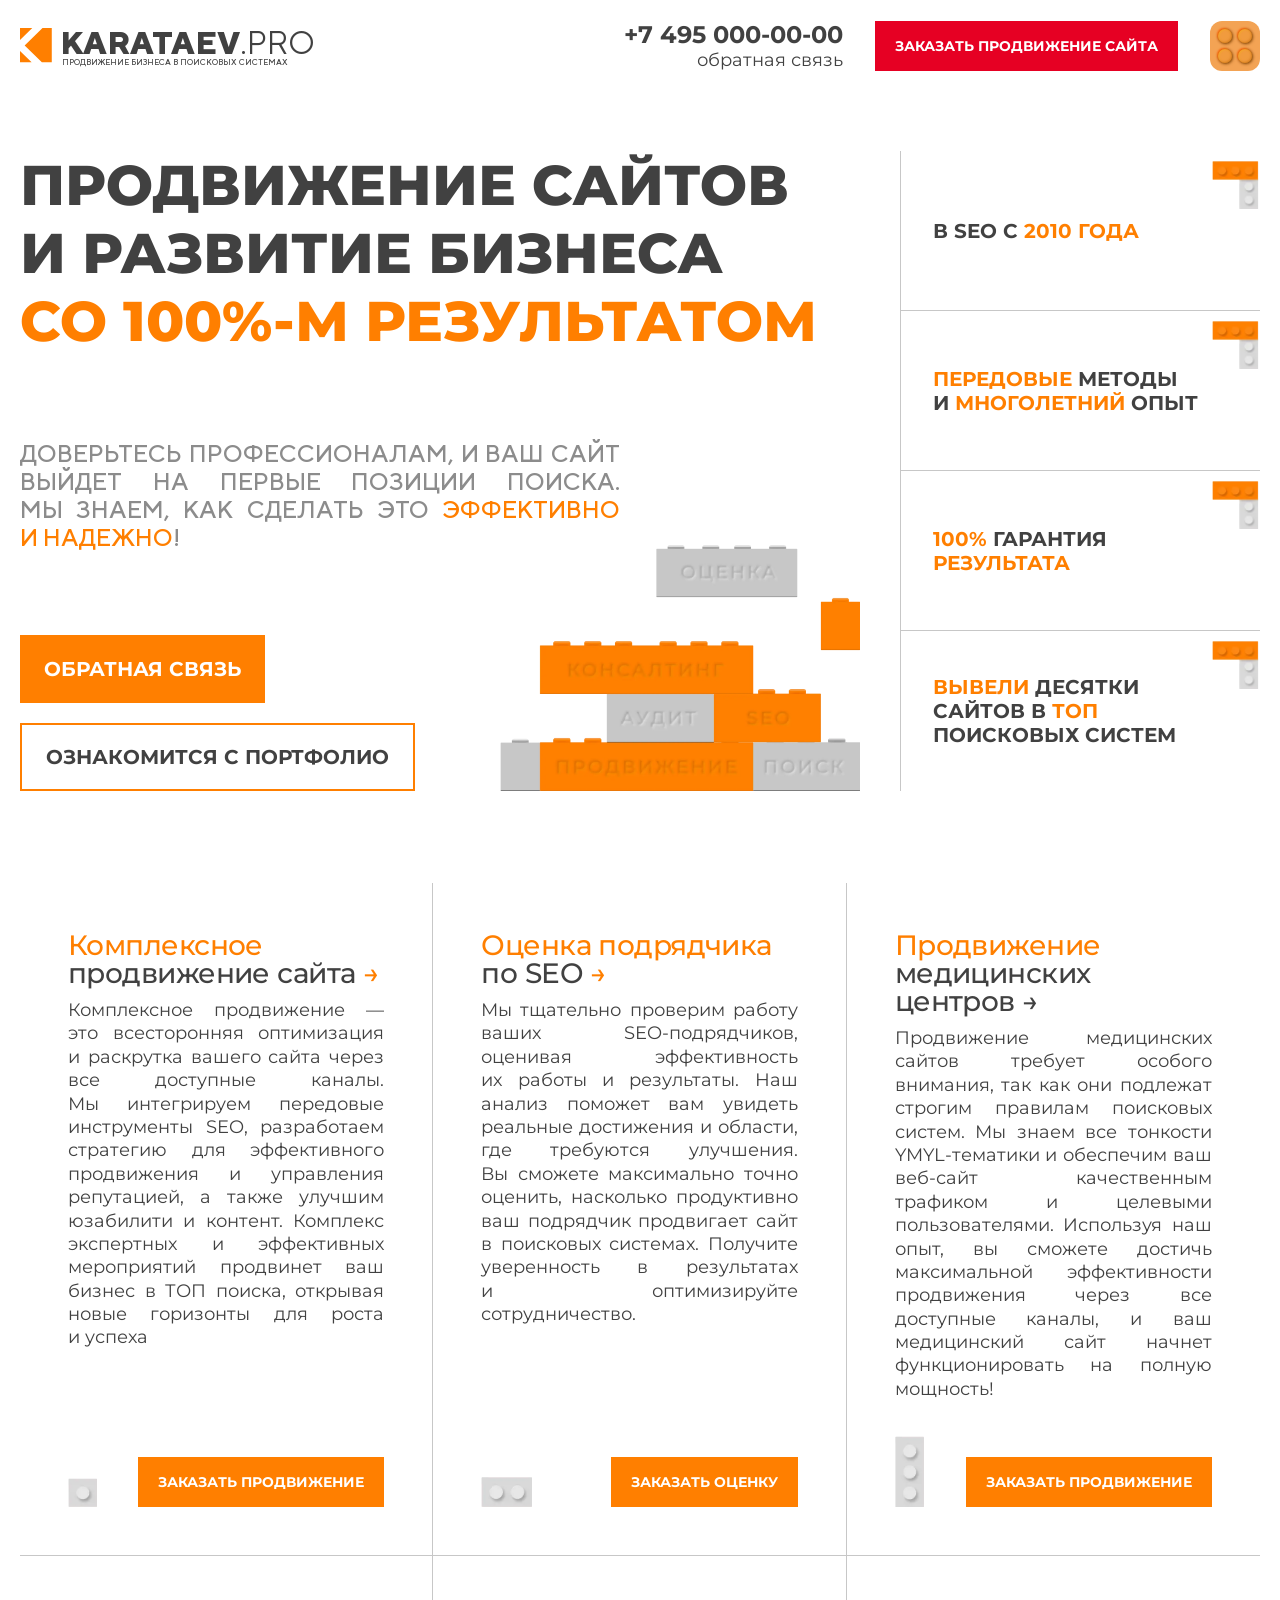
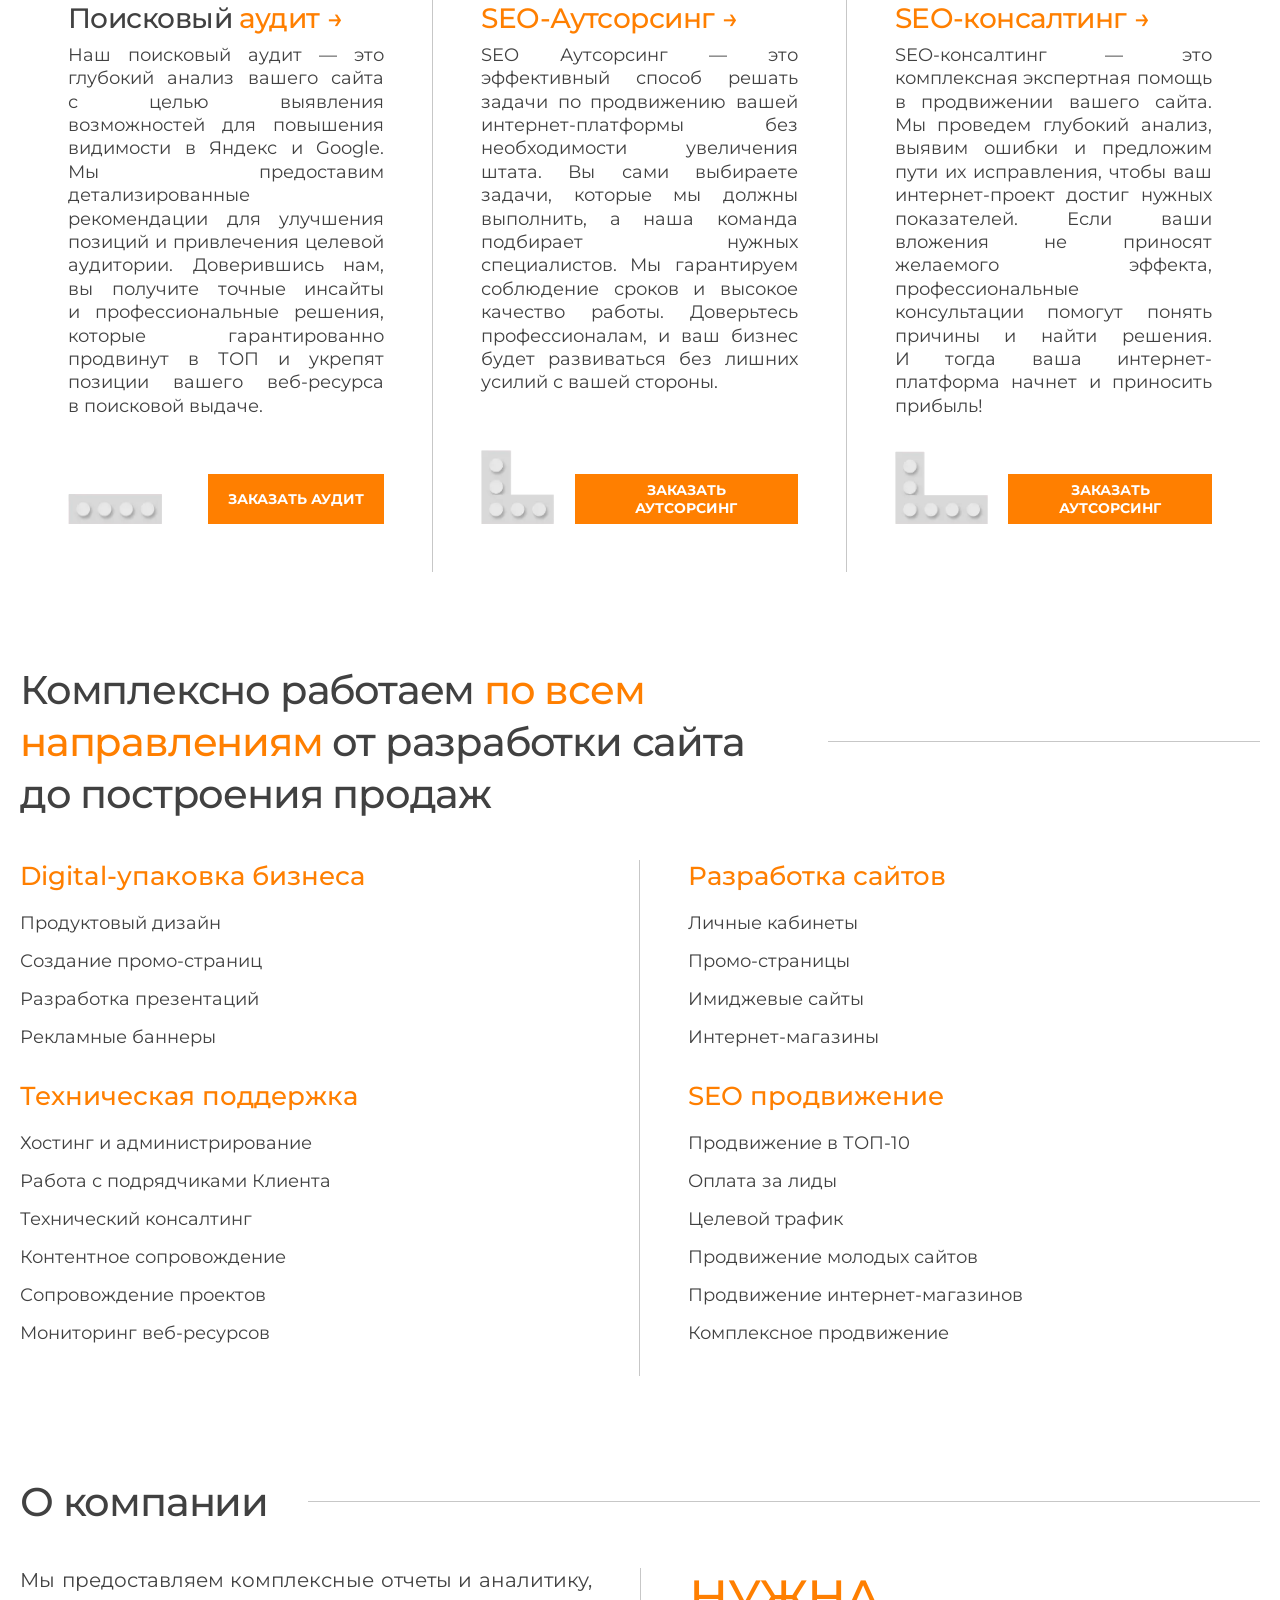
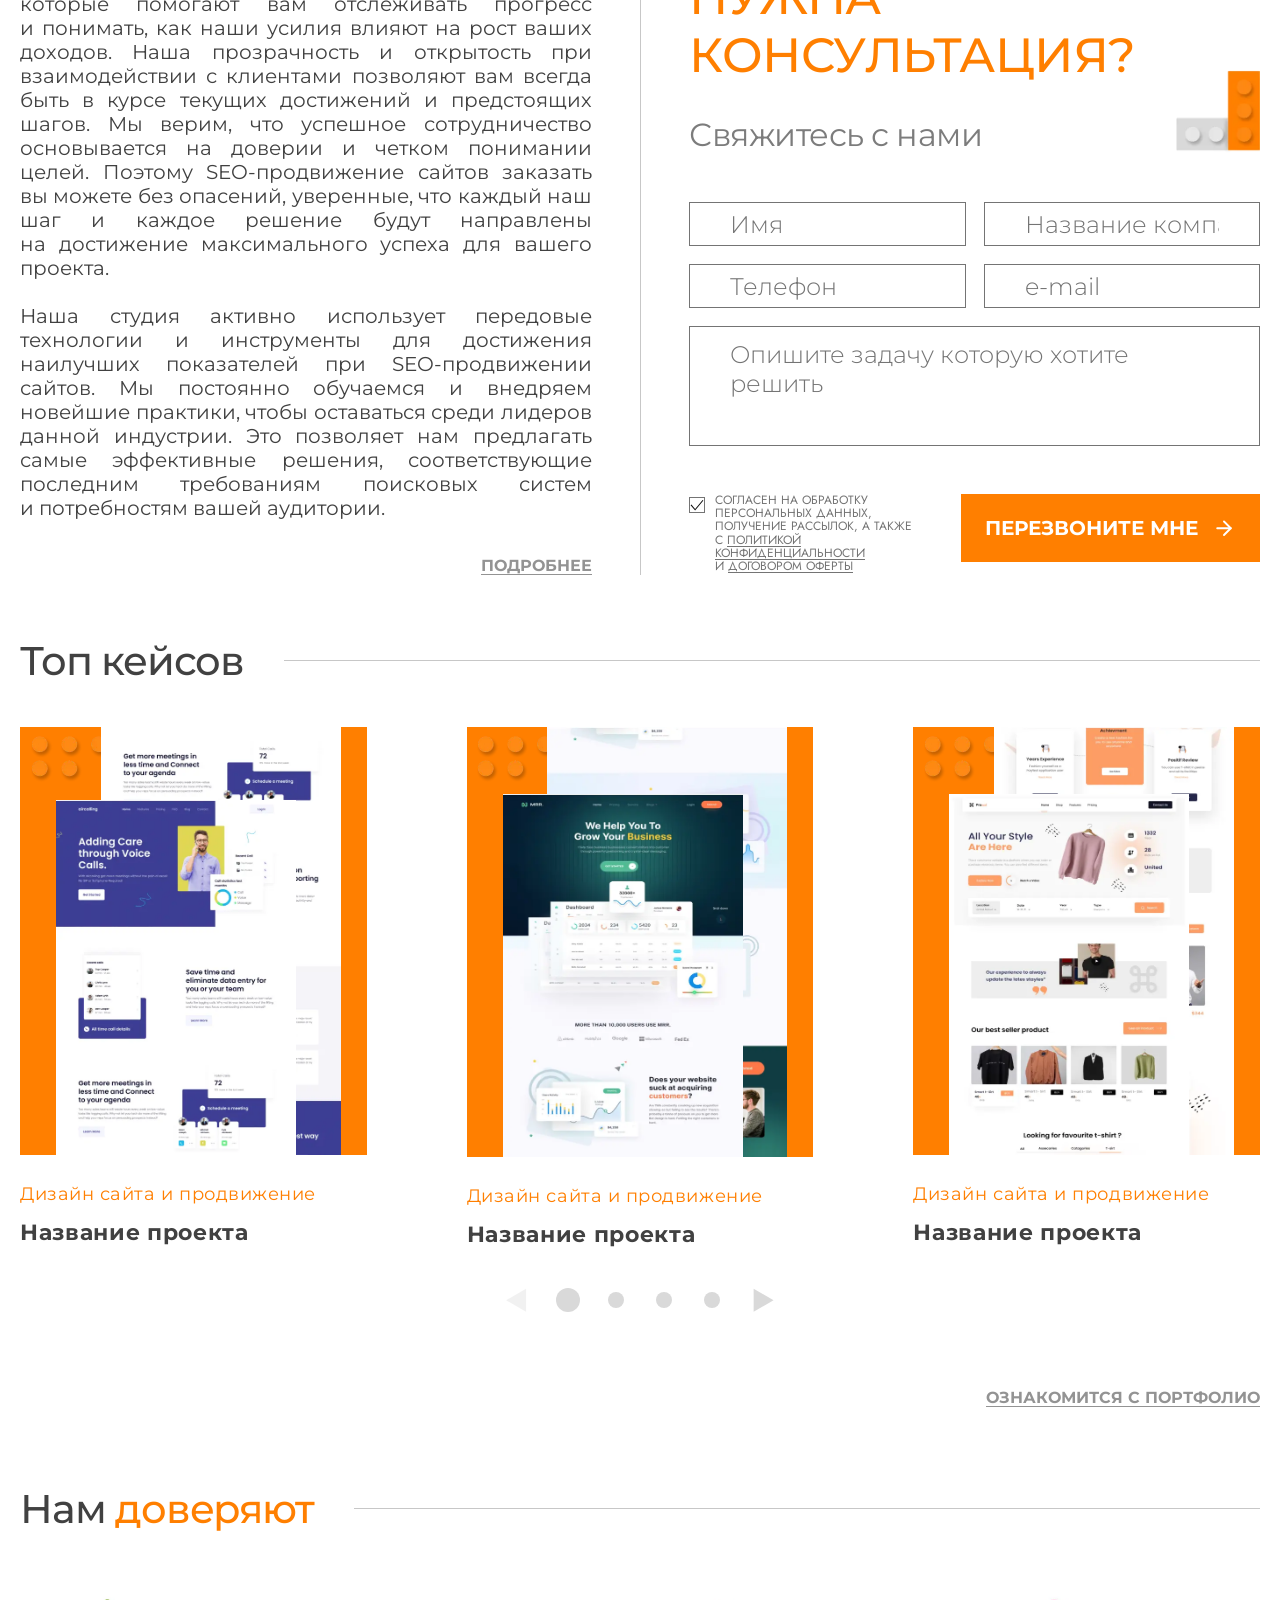
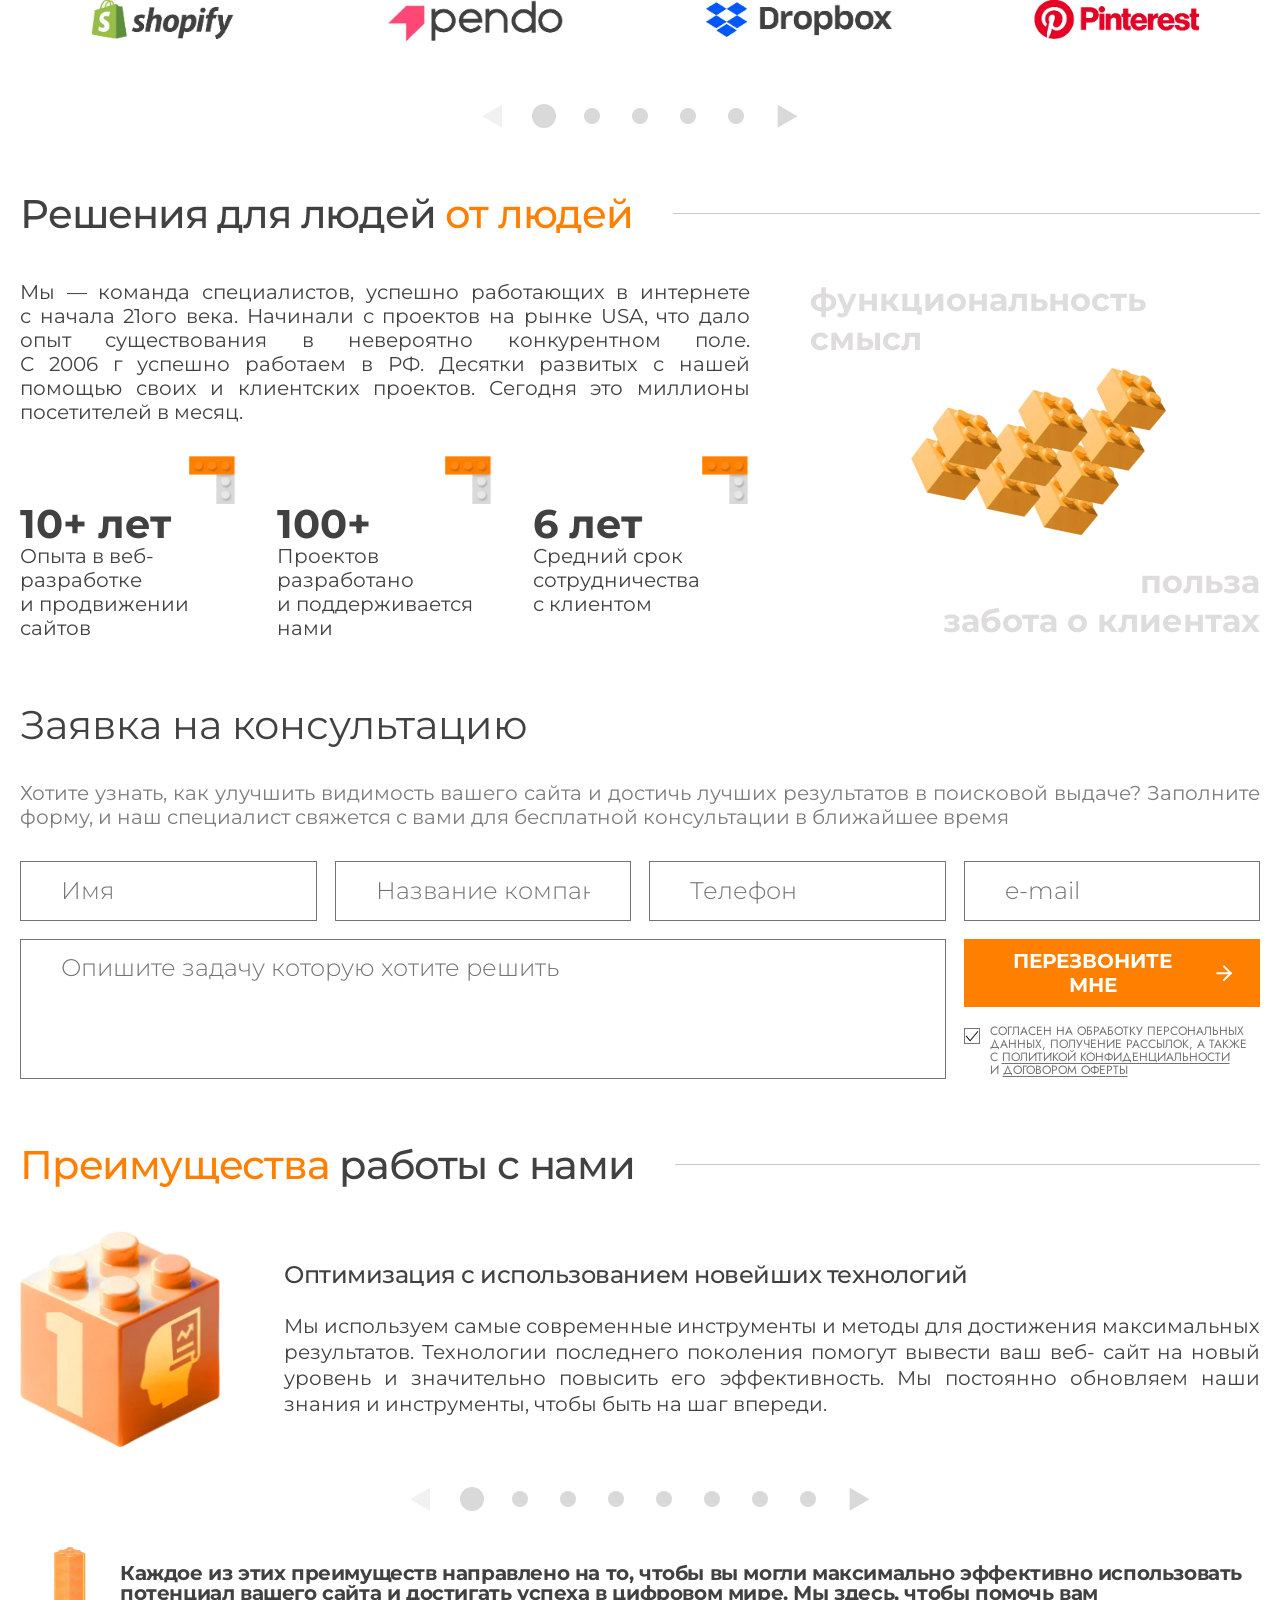
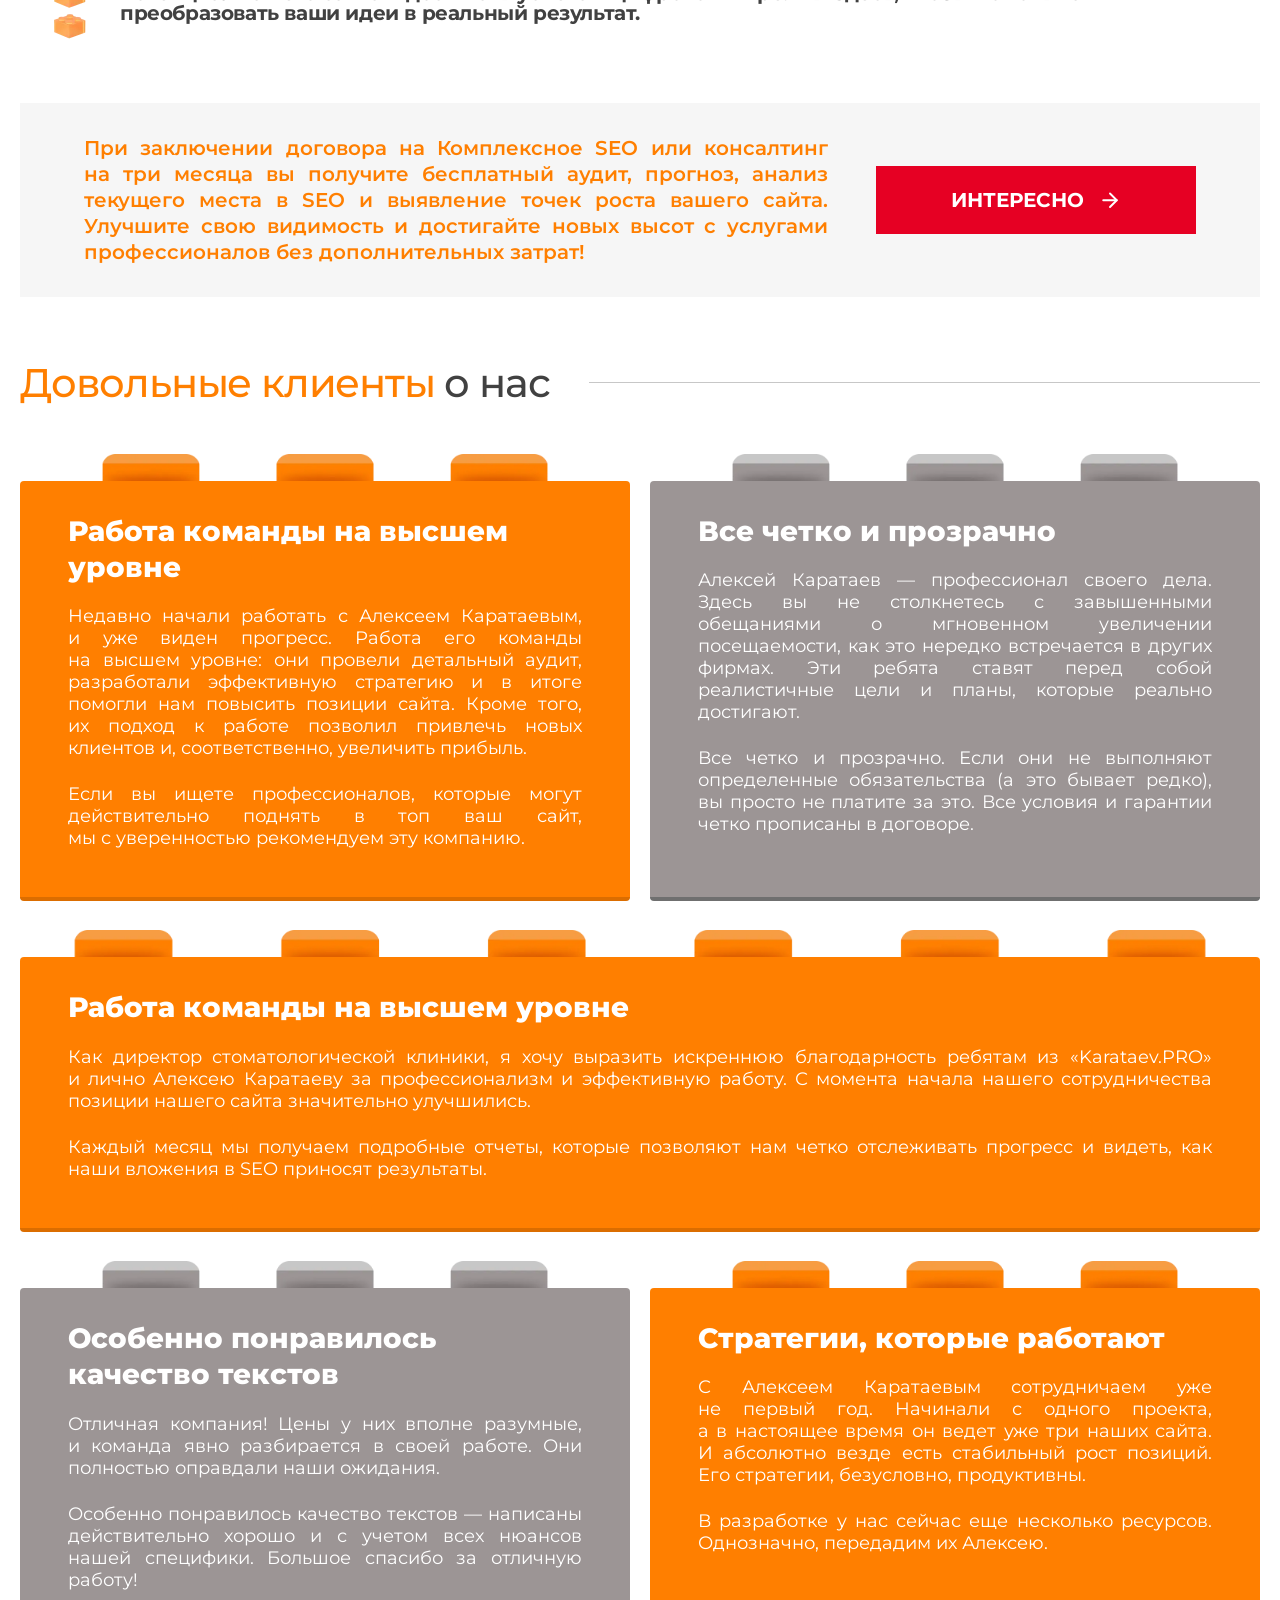
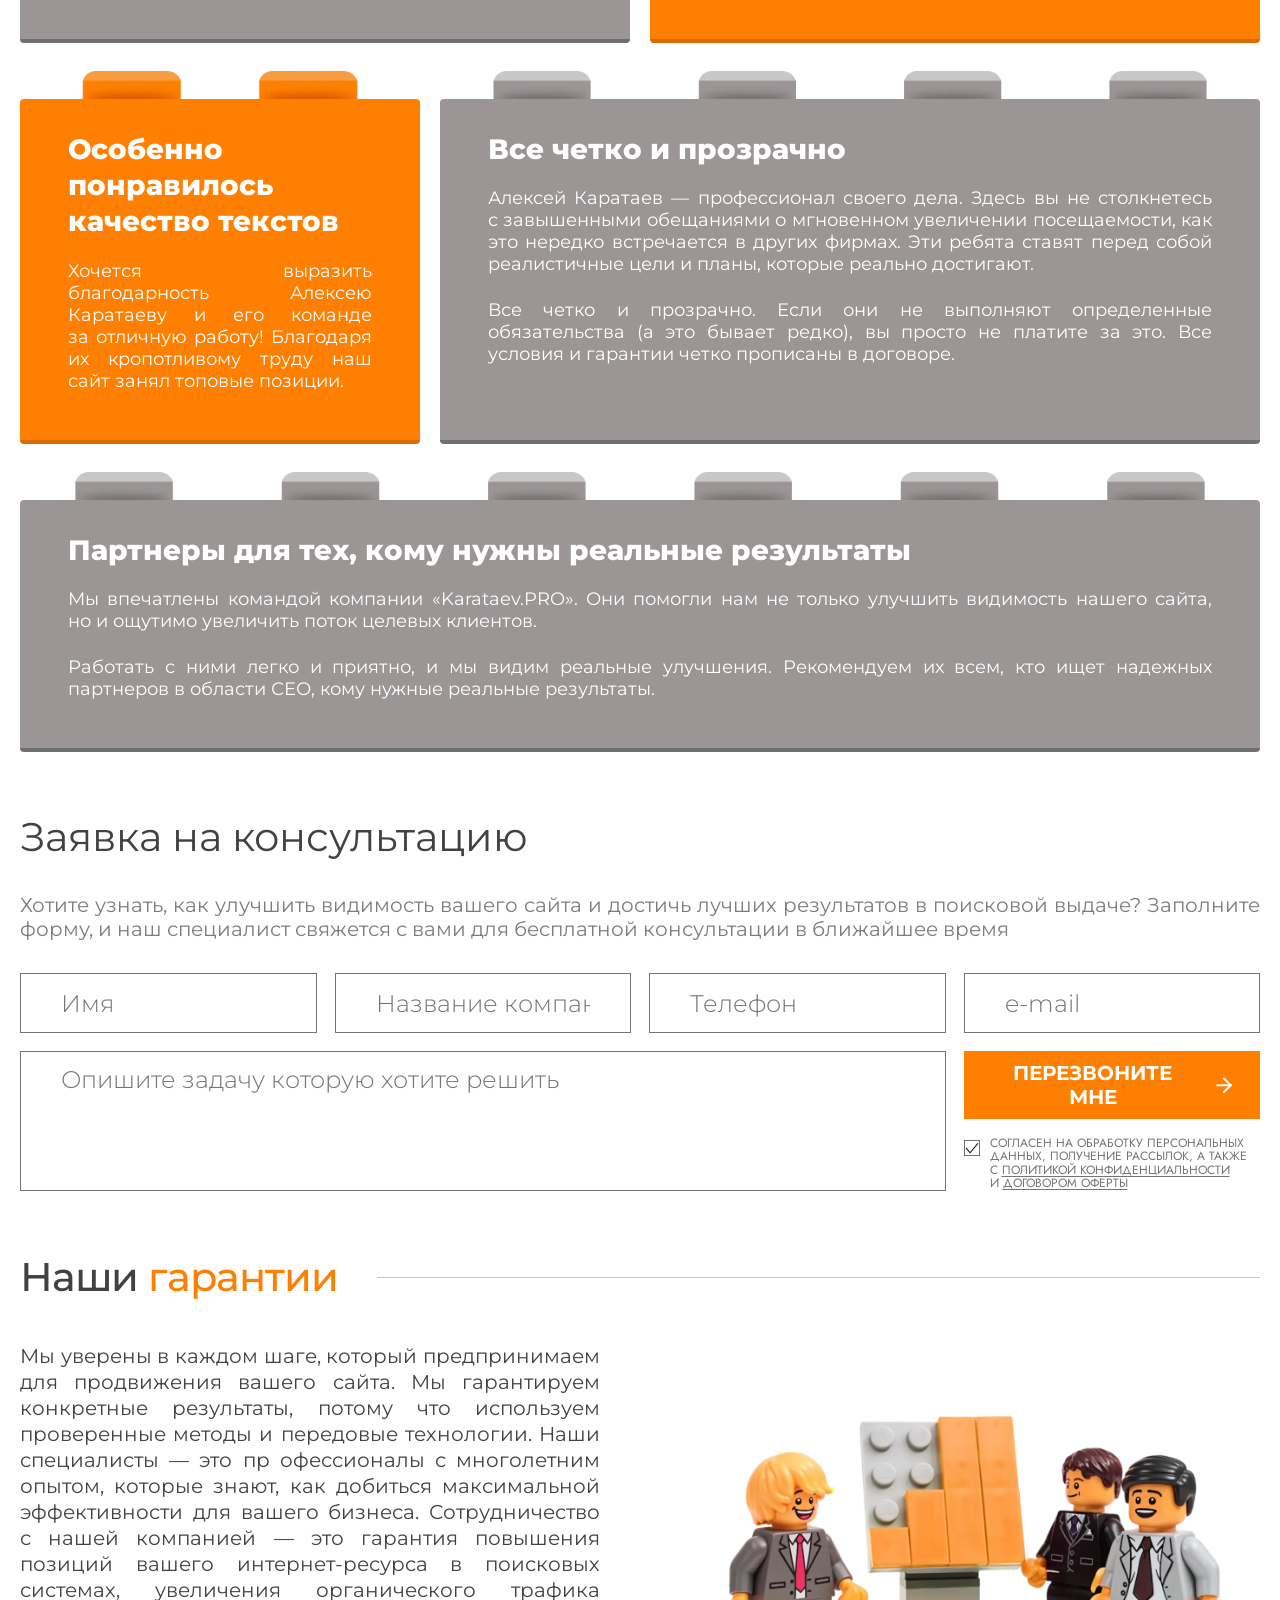
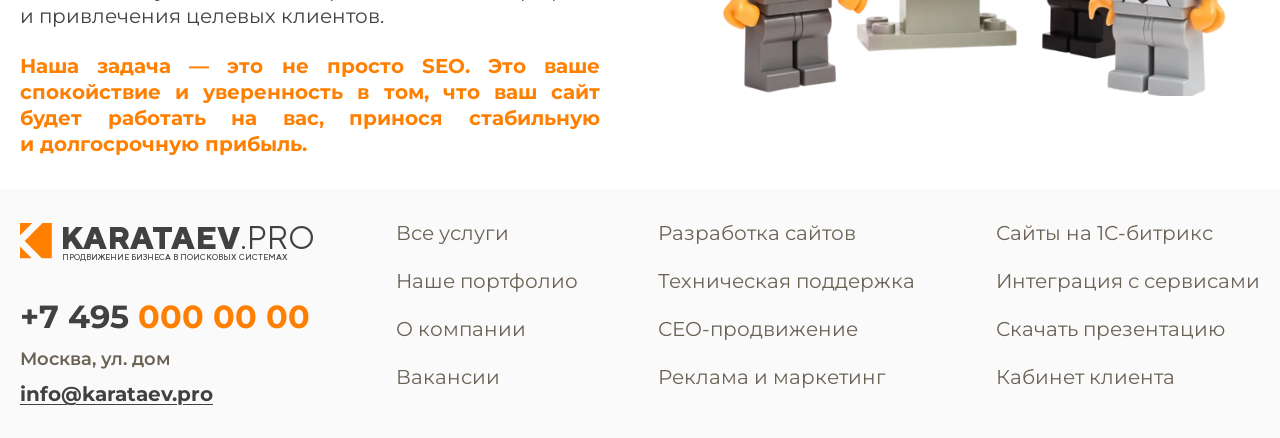
==== commit 235af7b4: "change sections" ====
--- a/app/index.html
+++ b/app/index.html
@@ -483,75 +483,173 @@
               </h2>
             </div>
 
-            <div class="case-content">
-              <article class="case-item">
-                <a href="#" class="stretched-link"></a>
-
-                <div class="case-item-pictures">
-                  <picture class="case-item-picture">
-                    <source srcset="img/case/case-item-1-1.webp" type="image/webp">
-                    <img loading="lazy" src="img/case/case-item-1-1.jpg" class="case-item-image" width="275" height="405" alt="Картинка">
-                  </picture>
-
-                  <picture class="case-item-picture">
-                    <source srcset="img/case/case-item-1-2.webp" type="image/webp">
-                    <img loading="lazy" src="img/case/case-item-1-2.jpg" class="case-item-image" width="275" height="490" alt="Картинка">
-                  </picture>
-                </div>
-
-                <p class="case-item-suptitle">
-                  Дизайн сайта и продвижение
-                </p>
-                <h3 class="case-item-title">
-                  Название проекта
-                </h3>
-              </article>
-
-              <article class="case-item">
-                <a href="#" class="stretched-link"></a>
-
-                <div class="case-item-pictures">
-                  <picture class="case-item-picture">
-                    <source srcset="img/case/case-item-2-1.webp" type="image/webp">
-                    <img loading="lazy" src="img/case/case-item-2-1.jpg" class="case-item-image" width="275" height="405" alt="Картинка">
-                  </picture>
-
-                  <picture class="case-item-picture">
-                    <source srcset="img/case/case-item-2-2.webp" type="image/webp">
-                    <img loading="lazy" src="img/case/case-item-2-2.jpg" class="case-item-image" width="275" height="490" alt="Картинка">
-                  </picture>
-                </div>
-
-                <p class="case-item-suptitle">
-                  Дизайн сайта и продвижение
-                </p>
-                <h3 class="case-item-title">
-                  Название проекта
-                </h3>
-              </article>
-
-              <article class="case-item">
-                <a href="#" class="stretched-link"></a>
-
-                <div class="case-item-pictures">
-                  <picture class="case-item-picture">
-                    <source srcset="img/case/case-item-3-1.webp" type="image/webp">
-                    <img loading="lazy" src="img/case/case-item-3-1.jpg" class="case-item-image" width="275" height="405" alt="Картинка">
-                  </picture>
-
-                  <picture class="case-item-picture">
-                    <source srcset="img/case/case-item-3-2.webp" type="image/webp">
-                    <img loading="lazy" src="img/case/case-item-3-2.jpg" class="case-item-image" width="275" height="490" alt="Картинка">
-                  </picture>
-                </div>
-
-                <p class="case-item-suptitle">
-                  Дизайн сайта и продвижение
-                </p>
-                <h3 class="case-item-title">
-                  Название проекта
-                </h3>
-              </article>
+            <div class="swiper-container case-swiper">
+              <div class="swiper">
+                <div class="swiper-wrapper">
+                  <div class="swiper-slide">
+                    <article class="case-item">
+                      <a href="#" class="stretched-link"></a>
+
+                      <div class="case-item-pictures">
+                        <picture class="case-item-picture">
+                          <source srcset="img/case/case-item-1-1.webp" type="image/webp">
+                          <img loading="lazy" src="img/case/case-item-1-1.jpg" class="case-item-image" width="275" height="405" alt="Картинка">
+                        </picture>
+
+                        <picture class="case-item-picture">
+                          <source srcset="img/case/case-item-1-2.webp" type="image/webp">
+                          <img loading="lazy" src="img/case/case-item-1-2.jpg" class="case-item-image" width="275" height="490" alt="Картинка">
+                        </picture>
+                      </div>
+
+                      <p class="case-item-suptitle">
+                        Дизайн сайта и продвижение
+                      </p>
+                      <h3 class="case-item-title">
+                        Название проекта
+                      </h3>
+                    </article>
+                  </div>
+                  <div class="swiper-slide">
+                    <article class="case-item">
+                      <a href="#" class="stretched-link"></a>
+
+                      <div class="case-item-pictures">
+                        <picture class="case-item-picture">
+                          <source srcset="img/case/case-item-2-1.webp" type="image/webp">
+                          <img loading="lazy" src="img/case/case-item-2-1.jpg" class="case-item-image" width="275" height="405" alt="Картинка">
+                        </picture>
+
+                        <picture class="case-item-picture">
+                          <source srcset="img/case/case-item-2-2.webp" type="image/webp">
+                          <img loading="lazy" src="img/case/case-item-2-2.jpg" class="case-item-image" width="275" height="490" alt="Картинка">
+                        </picture>
+                      </div>
+
+                      <p class="case-item-suptitle">
+                        Дизайн сайта и продвижение
+                      </p>
+                      <h3 class="case-item-title">
+                        Название проекта
+                      </h3>
+                    </article>
+                  </div>
+                  <div class="swiper-slide">
+                    <article class="case-item">
+                      <a href="#" class="stretched-link"></a>
+
+                      <div class="case-item-pictures">
+                        <picture class="case-item-picture">
+                          <source srcset="img/case/case-item-3-1.webp" type="image/webp">
+                          <img loading="lazy" src="img/case/case-item-3-1.jpg" class="case-item-image" width="275" height="405" alt="Картинка">
+                        </picture>
+
+                        <picture class="case-item-picture">
+                          <source srcset="img/case/case-item-3-2.webp" type="image/webp">
+                          <img loading="lazy" src="img/case/case-item-3-2.jpg" class="case-item-image" width="275" height="490" alt="Картинка">
+                        </picture>
+                      </div>
+
+                      <p class="case-item-suptitle">
+                        Дизайн сайта и продвижение
+                      </p>
+                      <h3 class="case-item-title">
+                        Название проекта
+                      </h3>
+                    </article>
+                  </div>
+                  <div class="swiper-slide">
+                    <article class="case-item">
+                      <a href="#" class="stretched-link"></a>
+
+                      <div class="case-item-pictures">
+                        <picture class="case-item-picture">
+                          <source srcset="img/case/case-item-1-1.webp" type="image/webp">
+                          <img loading="lazy" src="img/case/case-item-1-1.jpg" class="case-item-image" width="275" height="405" alt="Картинка">
+                        </picture>
+
+                        <picture class="case-item-picture">
+                          <source srcset="img/case/case-item-1-2.webp" type="image/webp">
+                          <img loading="lazy" src="img/case/case-item-1-2.jpg" class="case-item-image" width="275" height="490" alt="Картинка">
+                        </picture>
+                      </div>
+
+                      <p class="case-item-suptitle">
+                        Дизайн сайта и продвижение
+                      </p>
+                      <h3 class="case-item-title">
+                        Название проекта
+                      </h3>
+                    </article>
+                  </div>
+                  <div class="swiper-slide">
+                    <article class="case-item">
+                      <a href="#" class="stretched-link"></a>
+
+                      <div class="case-item-pictures">
+                        <picture class="case-item-picture">
+                          <source srcset="img/case/case-item-2-1.webp" type="image/webp">
+                          <img loading="lazy" src="img/case/case-item-2-1.jpg" class="case-item-image" width="275" height="405" alt="Картинка">
+                        </picture>
+
+                        <picture class="case-item-picture">
+                          <source srcset="img/case/case-item-2-2.webp" type="image/webp">
+                          <img loading="lazy" src="img/case/case-item-2-2.jpg" class="case-item-image" width="275" height="490" alt="Картинка">
+                        </picture>
+                      </div>
+
+                      <p class="case-item-suptitle">
+                        Дизайн сайта и продвижение
+                      </p>
+                      <h3 class="case-item-title">
+                        Название проекта
+                      </h3>
+                    </article>
+                  </div>
+                  <div class="swiper-slide">
+                    <article class="case-item">
+                      <a href="#" class="stretched-link"></a>
+
+                      <div class="case-item-pictures">
+                        <picture class="case-item-picture">
+                          <source srcset="img/case/case-item-3-1.webp" type="image/webp">
+                          <img loading="lazy" src="img/case/case-item-3-1.jpg" class="case-item-image" width="275" height="405" alt="Картинка">
+                        </picture>
+
+                        <picture class="case-item-picture">
+                          <source srcset="img/case/case-item-3-2.webp" type="image/webp">
+                          <img loading="lazy" src="img/case/case-item-3-2.jpg" class="case-item-image" width="275" height="490" alt="Картинка">
+                        </picture>
+                      </div>
+
+                      <p class="case-item-suptitle">
+                        Дизайн сайта и продвижение
+                      </p>
+                      <h3 class="case-item-title">
+                        Название проекта
+                      </h3>
+                    </article>
+                  </div>
+                </div>
+              </div>
+
+              <div class="swiper-footer">
+                <div class="swiper-button-prev">
+                  <span class="icon">
+                    <svg>
+                      <use xlink:href="img/icons/swiper-prev.svg#svg-swiper-prev"></use>
+                    </svg>
+                  </span>
+                </div>
+                <div class="swiper-pagination"></div>
+                <div class="swiper-button-next">
+                  <span class="icon">
+                    <svg>
+                      <use xlink:href="img/icons/swiper-next.svg#svg-swiper-next"></use>
+                    </svg>
+                  </span>
+                </div>
+              </div>
             </div>
 
             <div class="case-footer">
@@ -572,55 +670,93 @@
               </h2>
             </div>
 
-            <div class="partners-content">
-              <article class="partners-item">
-                <picture>
-                  <source srcset="img/partners/image-1.webp" type="image/webp">
-                  <img loading="lazy" src="img/partners/image-1.jpg" class="partners-item-image" width="363" height="113" alt="Картинка">
-                </picture>
-              </article>
-              <article class="partners-item">
-                <picture>
-                  <source srcset="img/partners/image-2.webp" type="image/webp">
-                  <img loading="lazy" src="img/partners/image-2.jpg" class="partners-item-image" width="363" height="113" alt="Картинка">
-                </picture>
-              </article>
-              <article class="partners-item">
-                <picture>
-                  <source srcset="img/partners/image-3.webp" type="image/webp">
-                  <img loading="lazy" src="img/partners/image-3.jpg" class="partners-item-image" width="363" height="113" alt="Картинка">
-                </picture>
-              </article>
-              <article class="partners-item">
-                <picture>
-                  <source srcset="img/partners/image-4.webp" type="image/webp">
-                  <img loading="lazy" src="img/partners/image-4.jpg" class="partners-item-image" width="363" height="113" alt="Картинка">
-                </picture>
-              </article>
-              <article class="partners-item">
-                <picture>
-                  <source srcset="img/partners/image-5.webp" type="image/webp">
-                  <img loading="lazy" src="img/partners/image-5.jpg" class="partners-item-image" width="363" height="113" alt="Картинка">
-                </picture>
-              </article>
-              <article class="partners-item">
-                <picture>
-                  <source srcset="img/partners/image-6.webp" type="image/webp">
-                  <img loading="lazy" src="img/partners/image-6.jpg" class="partners-item-image" width="363" height="113" alt="Картинка">
-                </picture>
-              </article>
-              <article class="partners-item">
-                <picture>
-                  <source srcset="img/partners/image-7.webp" type="image/webp">
-                  <img loading="lazy" src="img/partners/image-7.jpg" class="partners-item-image" width="363" height="113" alt="Картинка">
-                </picture>
-              </article>
-              <article class="partners-item">
-                <picture>
-                  <source srcset="img/partners/image-8.webp" type="image/webp">
-                  <img loading="lazy" src="img/partners/image-8.jpg" class="partners-item-image" width="363" height="113" alt="Картинка">
-                </picture>
-              </article>
+            <div class="swiper-container partners-swiper">
+              <div class="swiper">
+                <div class="swiper-wrapper">
+                  <div class="swiper-slide">
+                    <article class="partners-item">
+                      <picture>
+                        <source srcset="img/partners/image-1.webp" type="image/webp">
+                        <img loading="lazy" src="img/partners/image-1.jpg" class="partners-item-image" width="363" height="113" alt="Картинка">
+                      </picture>
+                    </article>
+                  </div>
+                  <div class="swiper-slide">
+                    <article class="partners-item">
+                      <picture>
+                        <source srcset="img/partners/image-2.webp" type="image/webp">
+                        <img loading="lazy" src="img/partners/image-2.jpg" class="partners-item-image" width="363" height="113" alt="Картинка">
+                      </picture>
+                    </article>
+                  </div>
+                  <div class="swiper-slide">
+                    <article class="partners-item">
+                      <picture>
+                        <source srcset="img/partners/image-3.webp" type="image/webp">
+                        <img loading="lazy" src="img/partners/image-3.jpg" class="partners-item-image" width="363" height="113" alt="Картинка">
+                      </picture>
+                    </article>
+                  </div>
+                  <div class="swiper-slide">
+                    <article class="partners-item">
+                      <picture>
+                        <source srcset="img/partners/image-4.webp" type="image/webp">
+                        <img loading="lazy" src="img/partners/image-4.jpg" class="partners-item-image" width="363" height="113" alt="Картинка">
+                      </picture>
+                    </article>
+                  </div>
+                  <div class="swiper-slide">
+                    <article class="partners-item">
+                      <picture>
+                        <source srcset="img/partners/image-5.webp" type="image/webp">
+                        <img loading="lazy" src="img/partners/image-5.jpg" class="partners-item-image" width="363" height="113" alt="Картинка">
+                      </picture>
+                    </article>
+                  </div>
+                  <div class="swiper-slide">
+                    <article class="partners-item">
+                      <picture>
+                        <source srcset="img/partners/image-6.webp" type="image/webp">
+                        <img loading="lazy" src="img/partners/image-6.jpg" class="partners-item-image" width="363" height="113" alt="Картинка">
+                      </picture>
+                    </article>
+                  </div>
+                  <div class="swiper-slide">
+                    <article class="partners-item">
+                      <picture>
+                        <source srcset="img/partners/image-7.webp" type="image/webp">
+                        <img loading="lazy" src="img/partners/image-7.jpg" class="partners-item-image" width="363" height="113" alt="Картинка">
+                      </picture>
+                    </article>
+                  </div>
+                  <div class="swiper-slide">
+                    <article class="partners-item">
+                      <picture>
+                        <source srcset="img/partners/image-8.webp" type="image/webp">
+                        <img loading="lazy" src="img/partners/image-8.jpg" class="partners-item-image" width="363" height="113" alt="Картинка">
+                      </picture>
+                    </article>
+                  </div>
+                </div>
+              </div>
+
+              <div class="swiper-footer">
+                <div class="swiper-button-prev">
+                  <span class="icon">
+                    <svg>
+                      <use xlink:href="img/icons/swiper-prev.svg#svg-swiper-prev"></use>
+                    </svg>
+                  </span>
+                </div>
+                <div class="swiper-pagination"></div>
+                <div class="swiper-button-next">
+                  <span class="icon">
+                    <svg>
+                      <use xlink:href="img/icons/swiper-next.svg#svg-swiper-next"></use>
+                    </svg>
+                  </span>
+                </div>
+              </div>
             </div>
           </div>
         </section>
--- a/app/css/main.css
+++ b/app/css/main.css
@@ -2106,28 +2106,6 @@
   margin: 0;
 }
 
-.case-content {
-  display: -ms-grid;
-  display: grid;
-  -ms-grid-columns: minmax(0rem, 1fr);
-  grid-template-columns: minmax(0rem, 1fr);
-  -webkit-box-pack: justify;
-  -ms-flex-pack: justify;
-  justify-content: space-between;
-  gap: 3rem 2.5rem;
-}
-@media (min-width: 768px) {
-  .case-content {
-    -ms-grid-columns: (minmax(0rem, 1fr))[2];
-    grid-template-columns: repeat(2, minmax(0rem, 1fr));
-  }
-}
-@media (min-width: 1200px) {
-  .case-content {
-    -ms-grid-columns: (minmax(0rem, 27.8125rem))[3];
-    grid-template-columns: repeat(3, minmax(0rem, 27.8125rem));
-  }
-}
 .case-item {
   width: 100%;
   position: relative;
@@ -2327,32 +2305,6 @@
   }
 }
 
-.partners-content {
-  display: -ms-grid;
-  display: grid;
-  -ms-grid-columns: (minmax(0rem, 1fr))[2];
-  grid-template-columns: repeat(2, minmax(0rem, 1fr));
-  gap: 1.25rem;
-}
-@media (min-width: 576px) {
-  .partners-content {
-    -ms-grid-columns: (minmax(0rem, 1fr))[3];
-    grid-template-columns: repeat(3, minmax(0rem, 1fr));
-    gap: 2rem;
-  }
-}
-@media (min-width: 992px) {
-  .partners-content {
-    gap: 2.5rem;
-  }
-}
-@media (min-width: 1200px) {
-  .partners-content {
-    -ms-grid-columns: (minmax(0rem, 1fr))[4];
-    grid-template-columns: repeat(4, minmax(0rem, 1fr));
-    gap: 3rem;
-  }
-}
 .partners-item-image {
   width: 100%;
   display: block;
